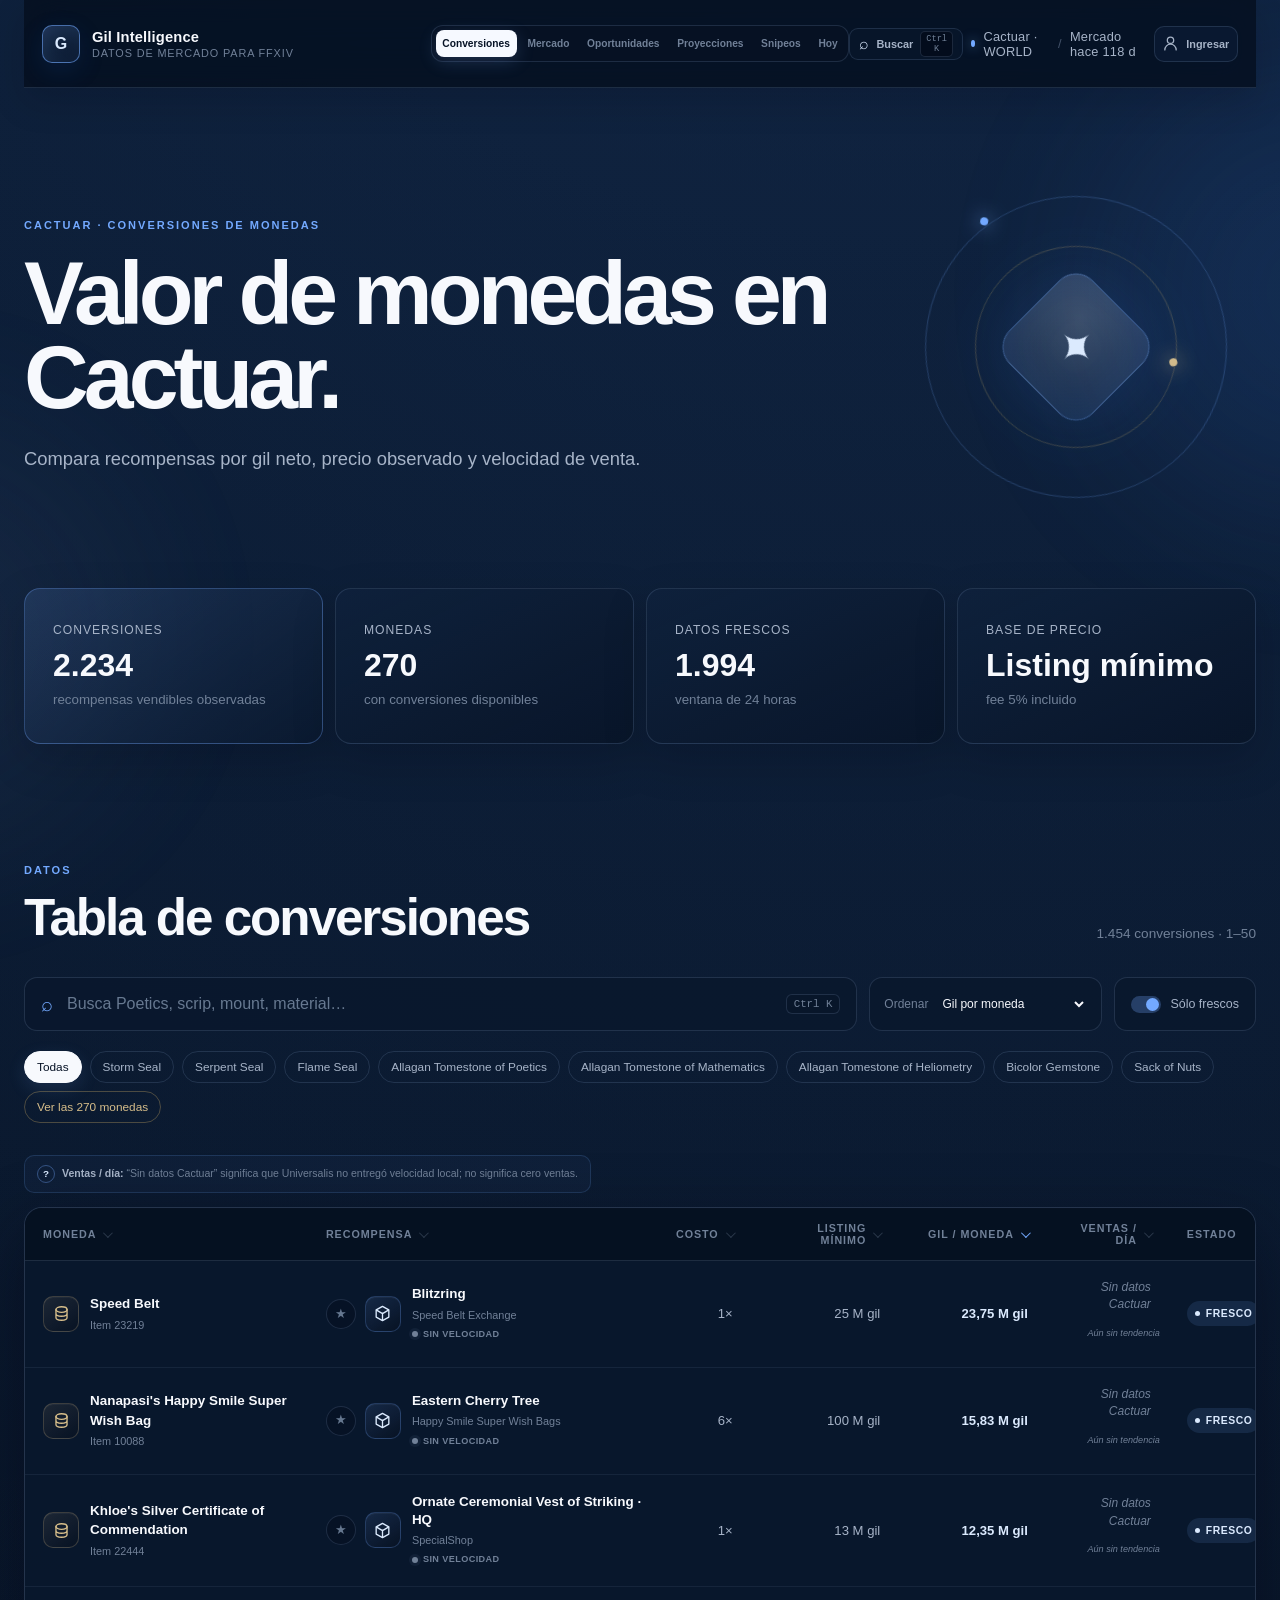
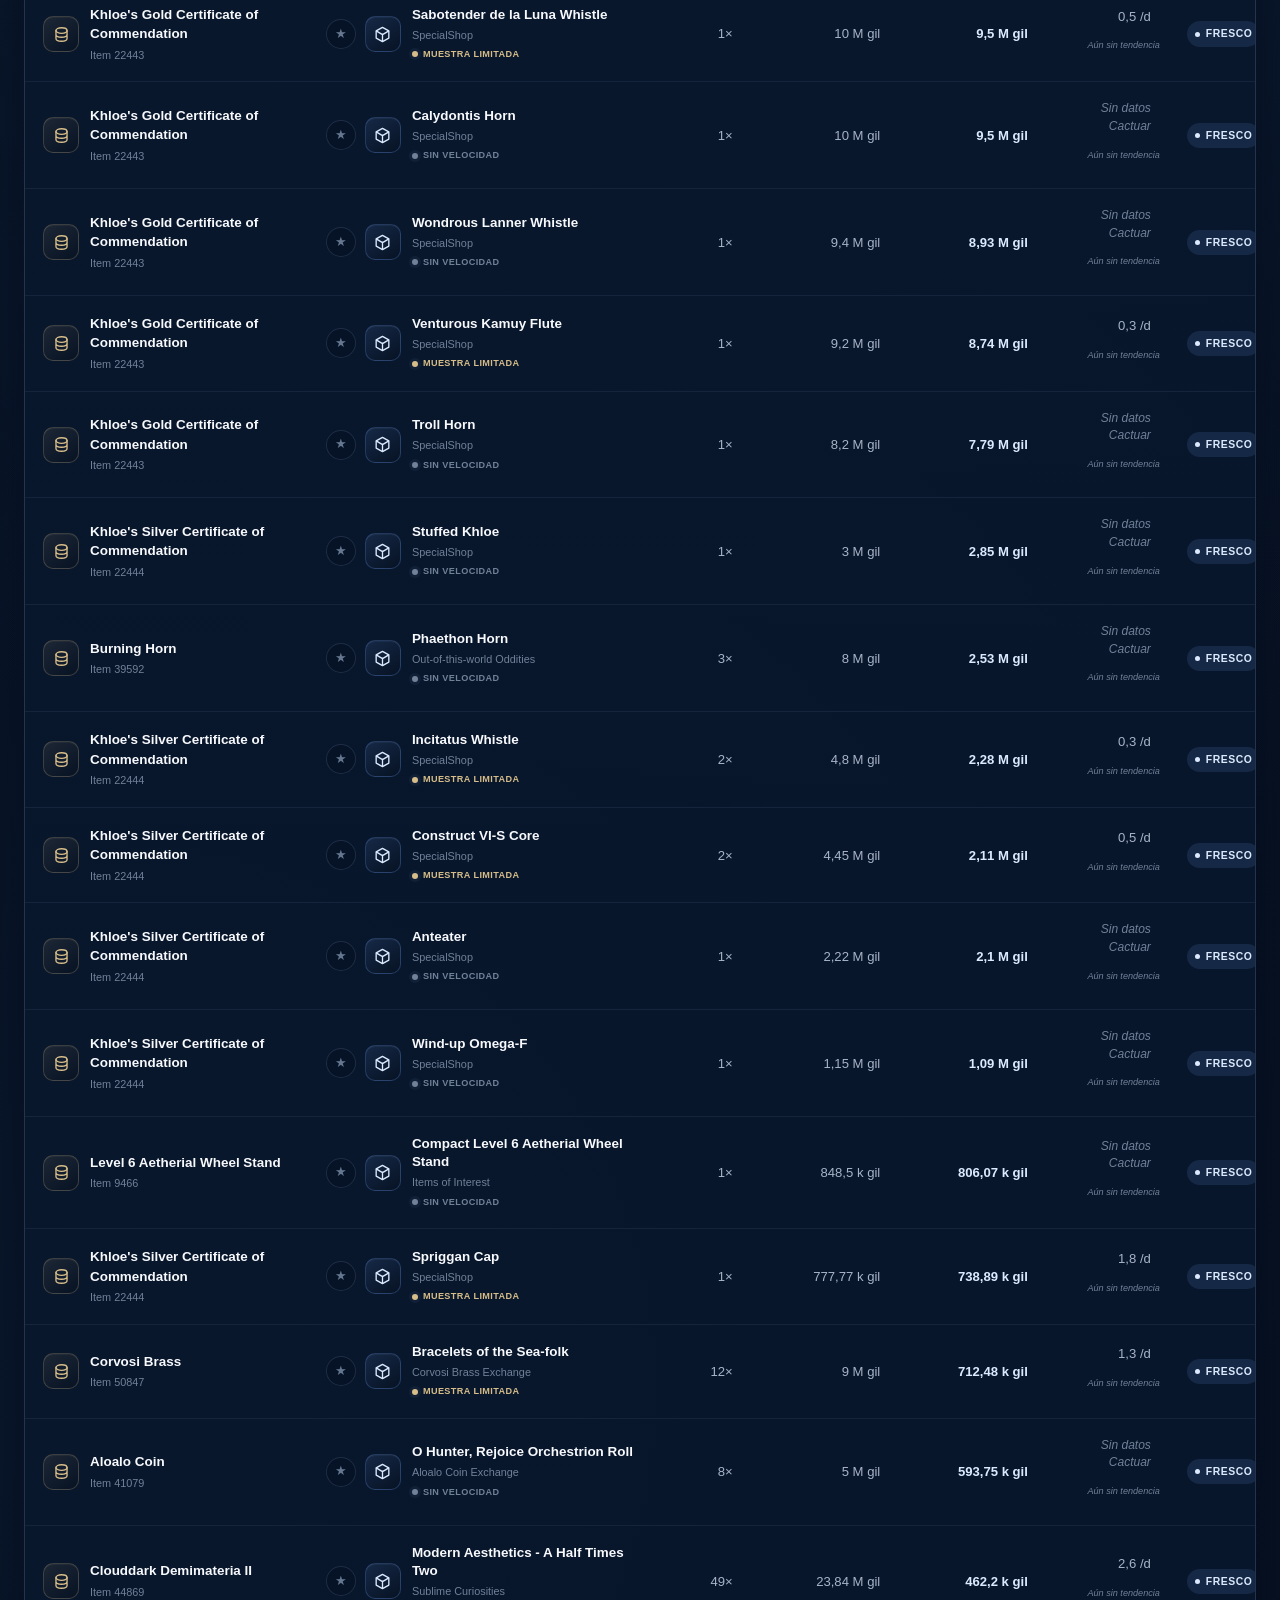
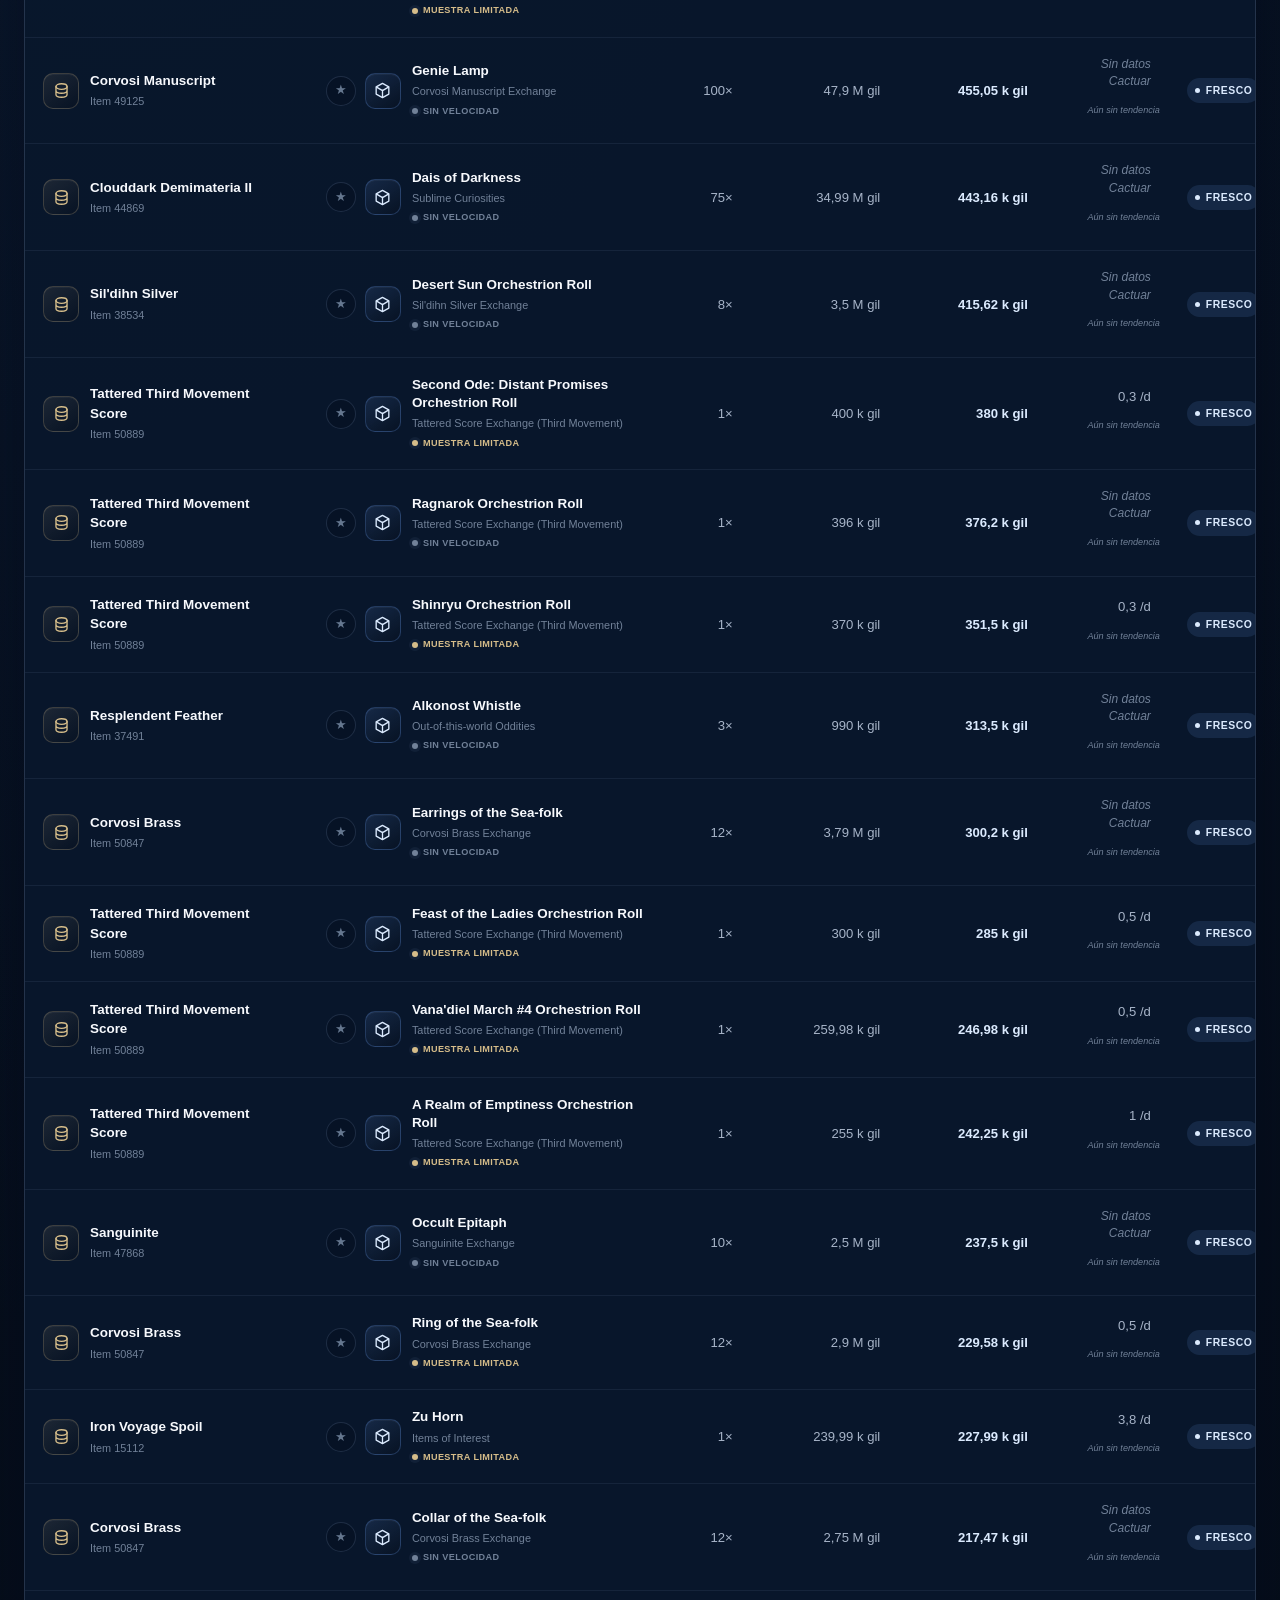
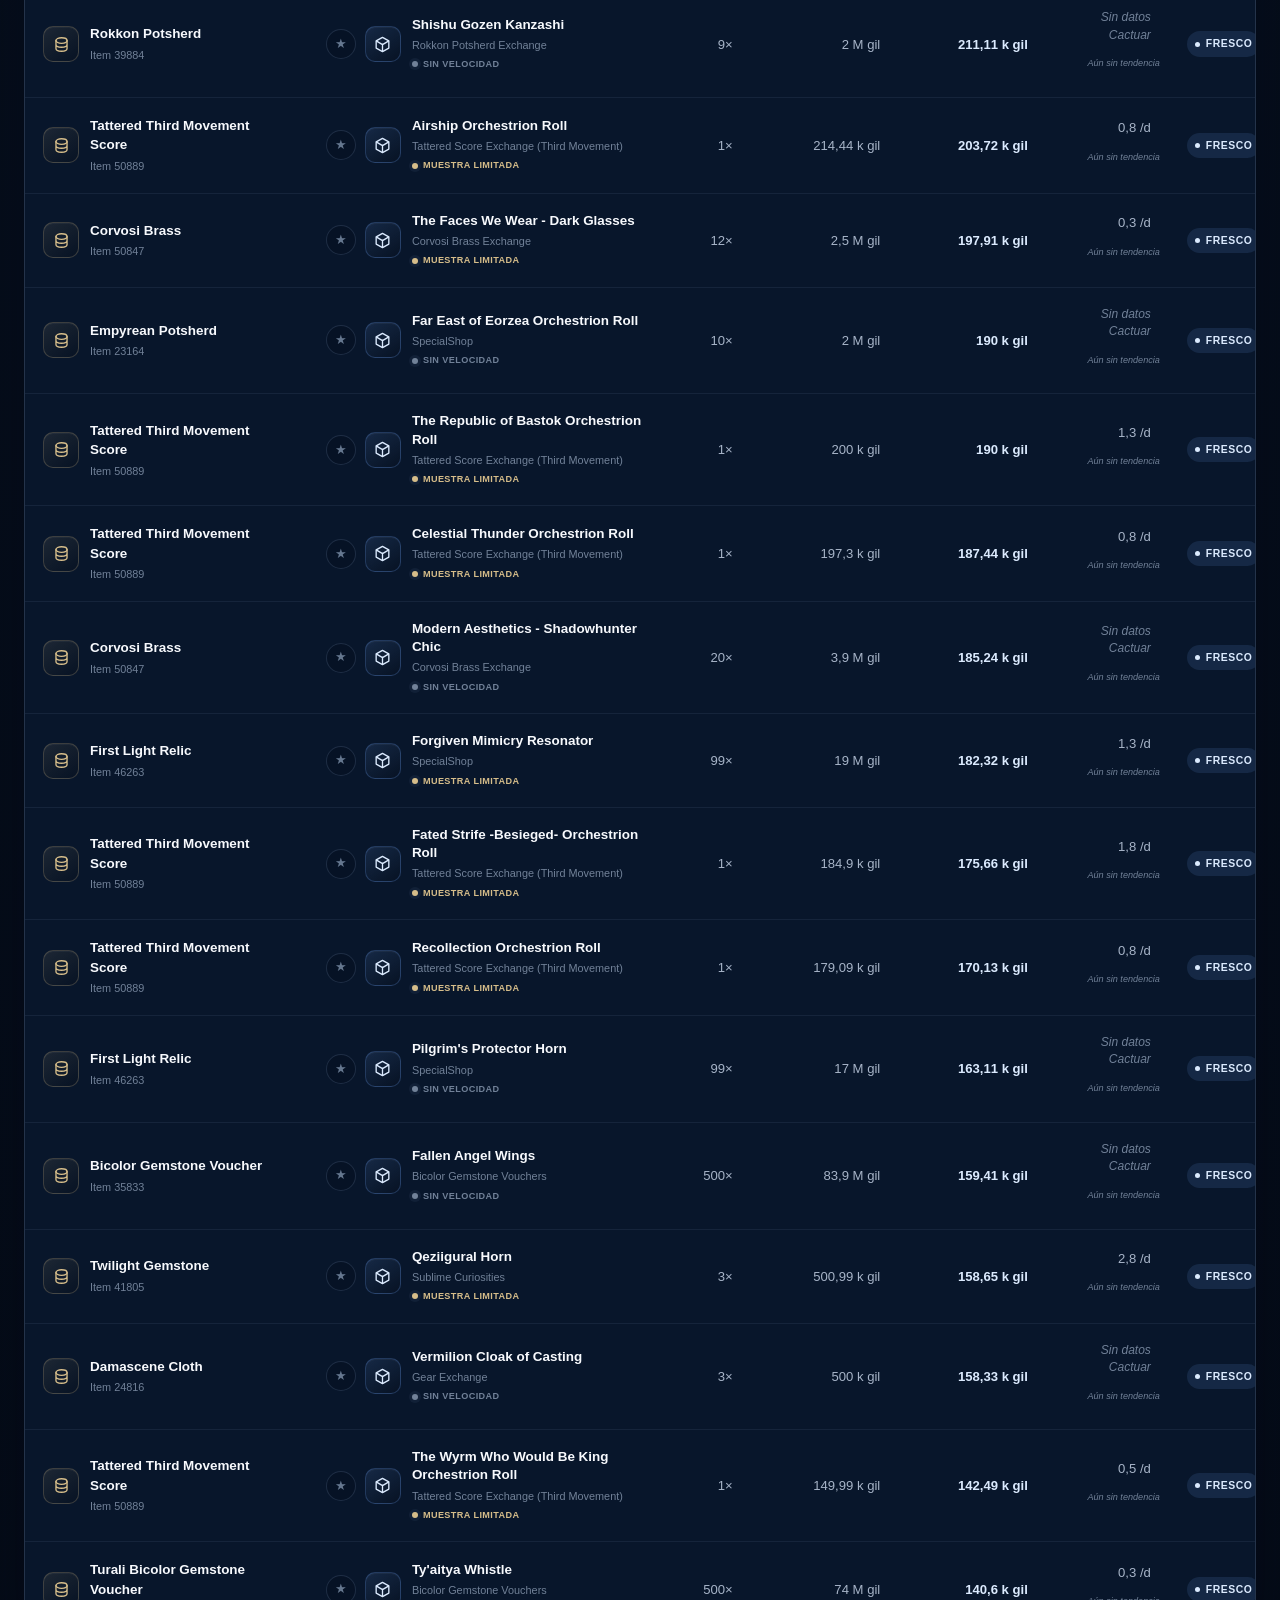
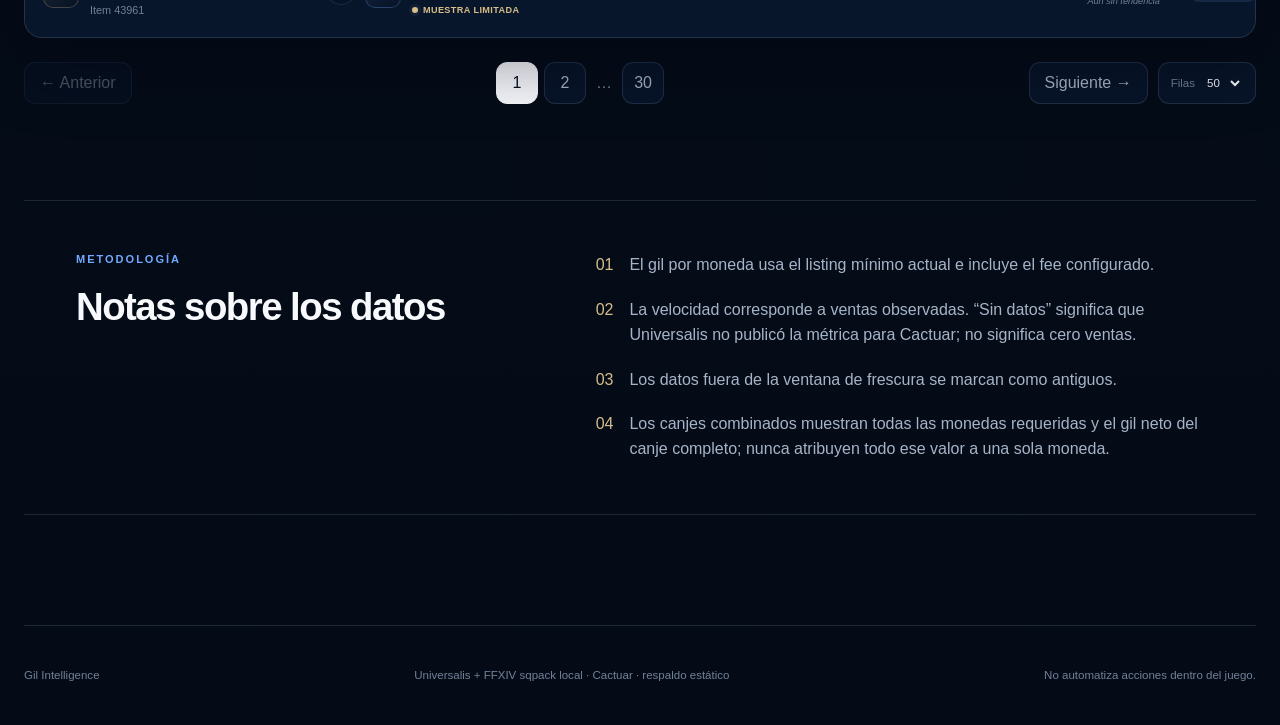
==== apps/web/index.html @ 430505ee "Add secure multi-user accounts and synced favorites" ====
<!doctype html>
<html lang="es">
  <head>
    <meta charset="utf-8" />
    <meta name="viewport" content="width=device-width, initial-scale=1" />
    <meta name="theme-color" content="#071426" />
    <meta
      http-equiv="Content-Security-Policy"
      content="default-src 'self'; script-src 'self' https://www.gstatic.com; style-src 'self' https://fonts.googleapis.com; font-src https://fonts.gstatic.com; img-src 'self' data: https://v2.xivapi.com https://lh3.googleusercontent.com; connect-src 'self' https://cactuar-api-mpkrb3h6wa-uc.a.run.app https://identitytoolkit.googleapis.com https://securetoken.googleapis.com https://www.googleapis.com; object-src 'none'; base-uri 'self'; form-action 'none'"
    />
    <meta
      name="description"
      content="Tabla de conversiones de monedas de FFXIV con precios observados en Cactuar."
    />
    <meta name="robots" content="index, follow" />
    <link rel="canonical" href="https://psilvacompag.github.io/cactuar-gil-intelligence/" />
    <meta property="og:type" content="website" />
    <meta property="og:site_name" content="Gil Intelligence" />
    <meta property="og:title" content="Gil Intelligence · Cactuar" />
    <meta
      property="og:description"
      content="Conversiones de monedas de FFXIV con precios y velocidad de venta observados en Cactuar."
    />
    <meta property="og:url" content="https://psilvacompag.github.io/cactuar-gil-intelligence/" />
    <title>Gil Intelligence · Cactuar</title>
    <link rel="preconnect" href="https://fonts.googleapis.com" />
    <link rel="preconnect" href="https://fonts.gstatic.com" crossorigin />
    <link href="https://fonts.googleapis.com/css2?family=Manrope:wght@400;500;600;700&amp;family=Space+Grotesk:wght@500;600&amp;display=swap" rel="stylesheet" />
    <link rel="stylesheet" href="./styles.css" />
  </head>
  <body>
    <div class="ambient ambient-one"></div>
    <div class="ambient ambient-two"></div>

    <header class="topbar">
      <a class="brand" href="#top" aria-label="Gil Intelligence, inicio">
        <span class="brand-mark" aria-hidden="true">G</span>
        <span>
          <strong>Gil Intelligence</strong>
          <small>Datos de mercado para FFXIV</small>
        </span>
      </a>
      <nav class="site-nav" aria-label="Secciones principales">
        <a class="active" href="./" aria-current="page">Conversiones</a>
        <a href="./market.html">Mercado</a>
        <a href="./opportunities.html">Oportunidades</a>
        <a href="./projections.html">Proyecciones</a>
        <a href="./snipes.html">Snipeos</a>
        <a href="./signals.html">Hoy</a>
      </nav>
      <div class="topbar-meta">
        <span class="live-dot" aria-hidden="true"></span>
        <span id="scope-label">Cactuar</span>
        <span class="separator">/</span>
        <span id="updated-label">Cargando…</span>
      </div>
    </header>

    <main id="top">
      <section class="hero">
        <div class="hero-copy">
          <p class="eyebrow">CACTUAR · CONVERSIONES DE MONEDAS</p>
          <h1>Valor de monedas en Cactuar.</h1>
          <p class="hero-lede">
            Compara recompensas por gil neto, precio observado y velocidad de venta.
          </p>
        </div>
        <div class="hero-orbit" aria-hidden="true">
          <div class="orbit-ring ring-one"></div>
          <div class="orbit-ring ring-two"></div>
          <div class="crystal">✦</div>
        </div>
      </section>

      <section class="metrics" aria-label="Resumen del mercado">
        <article class="metric-card featured">
          <span class="metric-label">Conversiones</span>
          <strong id="metric-conversions">—</strong>
          <small>recompensas vendibles observadas</small>
        </article>
        <article class="metric-card">
          <span class="metric-label">Monedas</span>
          <strong id="metric-currencies">—</strong>
          <small>con conversiones disponibles</small>
        </article>
        <article class="metric-card">
          <span class="metric-label">Datos frescos</span>
          <strong id="metric-fresh">—</strong>
          <small id="fresh-window">dentro de la ventana configurada</small>
        </article>
        <article class="metric-card">
          <span class="metric-label">Base de precio</span>
          <strong id="metric-basis">—</strong>
          <small id="metric-fee">fee configurado —</small>
        </article>
      </section>

      <section class="explorer" aria-labelledby="explorer-title">
        <div class="section-heading">
          <div>
            <p class="eyebrow">DATOS</p>
            <h2 id="explorer-title">Tabla de conversiones</h2>
          </div>
          <p id="result-count" class="result-count" aria-live="polite">Preparando datos…</p>
        </div>

        <div class="toolbar">
          <label class="search-box">
            <span class="search-icon" aria-hidden="true">⌕</span>
            <span class="sr-only">Buscar moneda o recompensa</span>
            <input
              id="search-input"
              type="search"
              placeholder="Busca Poetics, scrip, mount, material…"
              autocomplete="off"
            />
            <kbd>Ctrl K</kbd>
          </label>
          <label class="select-control">
            <span>Ordenar</span>
            <select id="sort-select">
              <option value="net">Gil por moneda</option>
              <option value="velocity">Liquidez</option>
              <option value="price">Listing mínimo</option>
              <option value="currency">Nombre de moneda</option>
              <option value="reward">Nombre de recompensa</option>
              <option value="cost">Menor costo</option>
            </select>
          </label>
          <label class="toggle-control">
            <input id="fresh-toggle" type="checkbox" checked />
            <span class="toggle-ui" aria-hidden="true"></span>
            <span id="fresh-toggle-label">Sólo frescos</span>
          </label>
        </div>

        <div id="currency-chips" class="currency-chips" aria-label="Monedas destacadas"></div>

        <p class="velocity-explainer"><span class="velocity-mark" aria-hidden="true">?</span><span class="velocity-copy"><strong>Ventas / día:</strong> “Sin datos Cactuar” significa que Universalis no entregó velocidad local; no significa cero ventas.</span></p>

        <div class="table-shell">
          <table class="conversion-table">
            <thead>
              <tr>
                <th data-sort="currency"><button class="sort-button" type="button">Moneda<span class="sort-indicator" aria-hidden="true"></span></button></th>
                <th data-sort="reward"><button class="sort-button" type="button">Recompensa<span class="sort-indicator" aria-hidden="true"></span></button></th>
                <th class="numeric" data-sort="cost"><button class="sort-button" type="button">Costo<span class="sort-indicator" aria-hidden="true"></span></button></th>
                <th class="numeric" data-sort="price"><button class="sort-button" type="button">Listing mínimo<span class="sort-indicator" aria-hidden="true"></span></button></th>
                <th class="numeric" data-sort="net"><button class="sort-button" type="button">Gil / moneda<span class="sort-indicator" aria-hidden="true"></span></button></th>
                <th class="numeric" data-sort="velocity"><button class="sort-button" type="button">Ventas / día<span class="sort-indicator" aria-hidden="true"></span></button></th>
                <th>Estado</th>
              </tr>
            </thead>
            <tbody id="conversion-rows"></tbody>
          </table>
          <div id="empty-state" class="empty-state" hidden>
            <span aria-hidden="true">◇</span>
            <h3>No encontramos esa conversión</h3>
            <p>Prueba con el nombre de una moneda, recompensa o ID de item.</p>
          </div>
        </div>

        <nav id="pagination" class="pagination" aria-label="Páginas de conversiones">
          <button id="page-previous" class="page-step" type="button">← Anterior</button>
          <div id="page-numbers" class="page-numbers"></div>
          <button id="page-next" class="page-step" type="button">Siguiente →</button>
          <label class="page-size">
            <span>Filas</span>
            <select id="page-size-select">
              <option value="25">25</option>
              <option value="50" selected>50</option>
              <option value="100">100</option>
            </select>
          </label>
        </nav>
      </section>

      <section class="method-note">
        <div>
          <p class="eyebrow">METODOLOGÍA</p>
          <h2>Notas sobre los datos</h2>
        </div>
        <div class="method-grid">
          <p><span>01</span> El gil por moneda usa el listing mínimo actual e incluye el fee configurado.</p>
          <p><span>02</span> La velocidad corresponde a ventas observadas. “Sin datos” significa que Universalis no publicó la métrica para Cactuar; no significa cero ventas.</p>
          <p><span>03</span> Los datos fuera de la ventana de frescura se marcan como antiguos.</p>
          <p><span>04</span> Los canjes combinados muestran todas las monedas requeridas y el gil neto del canje completo; nunca atribuyen todo ese valor a una sola moneda.</p>
        </div>
      </section>
    </main>

    <dialog id="detail-dialog" class="detail-dialog">
      <button id="dialog-close" class="dialog-close" aria-label="Cerrar">×</button>
      <div id="dialog-content"></div>
    </dialog>

    <dialog id="currency-dialog" class="currency-dialog">
      <button id="currency-dialog-close" class="dialog-close" aria-label="Cerrar">×</button>
      <div class="currency-dialog-body">
        <p class="eyebrow">FILTRO</p>
        <h3>Todas las monedas</h3>
        <p class="currency-dialog-lede">Selecciona una moneda para ver únicamente sus conversiones.</p>
        <div class="currency-directory-toolbar">
          <label class="search-box">
            <span class="search-icon" aria-hidden="true">⌕</span>
            <span class="sr-only">Buscar en todas las monedas</span>
            <input id="currency-directory-search" type="search" placeholder="Nombre o ID de moneda…" autocomplete="off" />
          </label>
          <label class="select-control">
            <span>Ordenar</span>
            <select id="currency-directory-sort">
              <option value="name">Nombre</option>
              <option value="liquidity">Liquidez</option>
              <option value="conversions">Conversiones</option>
              <option value="return">Mejor retorno</option>
            </select>
          </label>
        </div>
        <p id="currency-directory-count" class="currency-directory-count"></p>
        <div id="currency-directory-list" class="currency-directory-list"></div>
      </div>
    </dialog>

    <footer>
      <span>Gil Intelligence</span>
      <span id="footer-source">Universalis + datos estáticos locales</span>
      <span>No automatiza acciones dentro del juego.</span>
    </footer>

    <template id="row-template">
      <tr tabindex="0">
        <td data-label="Moneda"><div class="entity currency-entity"></div></td>
        <td data-label="Recompensa"><div class="entity reward-entity"></div></td>
        <td data-label="Costo" class="numeric cost-cell"></td>
        <td data-label="Listing mínimo" class="numeric price-cell"></td>
        <td data-label="Gil / moneda" class="numeric net-cell"></td>
        <td data-label="Ventas / día" class="numeric velocity-cell"></td>
        <td data-label="Estado"><span class="status-pill"></span></td>
      </tr>
    </template>

    <script src="./config.js" defer></script>
    <script src="./auth.js" defer></script>
    <script src="./watchlist.js" defer></script>
    <script src="./item-icons.js" defer></script>
    <script src="./intelligence.js" defer></script>
    <script src="./app.js" defer></script>
  </body>
</html>
---- apps/web/styles.css ----
:root {
  color-scheme: dark;
  --ink: #f7f9fd;
  --muted: #a7b4c8;
  --quiet: #718198;
  --bg: #06101f;
  --panel: rgba(12, 26, 47, 0.88);
  --panel-solid: #0d1c33;
  --line: rgba(150, 179, 220, 0.17);
  --mint: #73a9ff;
  --mint-bright: #dbeafe;
  --gold: #d6bd8a;
  --danger: #ffaaa3;
  --shadow: 0 24px 70px rgba(0, 5, 16, 0.42);
  --font-sans: "Manrope", "Segoe UI Variable", "Segoe UI", sans-serif;
  --font-display: "Space Grotesk", "Manrope", sans-serif;
  font-family: var(--font-sans);
}

* { box-sizing: border-box; }
[hidden] { display: none !important; }

html { scroll-behavior: smooth; }

body {
  margin: 0;
  min-width: 320px;
  background:
    radial-gradient(circle at 72% -10%, rgba(63, 119, 208, 0.2), transparent 40%),
    radial-gradient(circle at 8% 42%, rgba(34, 73, 132, 0.12), transparent 36%),
    linear-gradient(180deg, #071426 0%, #06101f 52%, #040b16 100%);
  color: var(--ink);
  min-height: 100vh;
  overflow-x: hidden;
  text-rendering: optimizeLegibility;
}

button, input, select { font: inherit; }

button, select { cursor: pointer; }

.ambient {
  position: fixed;
  width: 440px;
  height: 440px;
  border-radius: 50%;
  filter: blur(90px);
  opacity: 0.12;
  pointer-events: none;
  z-index: -1;
}

.ambient-one { background: #397ee8; top: 8%; right: -260px; }
.ambient-two { background: #9abcf3; bottom: 5%; left: -300px; opacity: 0.055; }

.topbar {
  width: min(1440px, calc(100% - 48px));
  margin: 0 auto;
  height: 88px;
  display: grid;
  grid-template-columns: 1fr auto 1fr;
  align-items: center;
  border-bottom: 1px solid var(--line);
  position: sticky;
  top: 0;
  z-index: 20;
  padding-inline: 18px;
  background: rgba(5, 15, 30, 0.82);
  backdrop-filter: blur(18px) saturate(130%);
  box-shadow: 0 14px 34px rgba(0, 5, 16, .16);
}

.brand {
  color: inherit;
  text-decoration: none;
  display: inline-flex;
  align-items: center;
  gap: 12px;
}

.brand-mark {
  width: 38px;
  height: 38px;
  display: grid;
  place-items: center;
  border: 1px solid rgba(115, 169, 255, 0.58);
  border-radius: 10px;
  color: var(--mint-bright);
  background: linear-gradient(145deg, rgba(115, 169, 255, 0.2), rgba(115, 169, 255, 0.035));
  box-shadow: inset 0 0 18px rgba(115, 169, 255, 0.08), 0 8px 24px rgba(21, 74, 155, .18);
  font-family: var(--font-display);
  font-weight: 600;
}

.brand strong, .brand small { display: block; }
.brand strong { font-size: 0.92rem; letter-spacing: 0.01em; }
.brand small { margin-top: 2px; color: var(--quiet); font-size: 0.68rem; letter-spacing: 0.08em; text-transform: uppercase; }

.topbar-meta {
  justify-self: end;
  display: flex;
  align-items: center;
  gap: 8px;
  color: var(--muted);
  font-size: 0.8rem;
  letter-spacing: 0.02em;
}

.live-dot {
  width: 7px;
  height: 7px;
  border-radius: 50%;
  background: var(--mint);
  box-shadow: 0 0 12px rgba(115, 169, 255, 0.72);
}

.separator { color: #43536a; }

.auth-trigger {
  min-height: 36px;
  padding: 6px 10px;
  display: inline-flex;
  align-items: center;
  gap: 7px;
  color: var(--muted);
  border: 1px solid var(--line);
  border-radius: 10px;
  background: rgba(12, 28, 52, .78);
  font-size: .68rem;
  font-weight: 700;
  transition: 150ms ease;
}
.auth-trigger:hover { color: var(--ink); border-color: rgba(115, 169, 255, .42); }
.auth-trigger > span { max-width: 90px; overflow: hidden; text-overflow: ellipsis; white-space: nowrap; }
.auth-trigger svg { width: 17px; height: 17px; fill: none; stroke: currentColor; stroke-width: 1.8; stroke-linecap: round; }
.auth-trigger.has-avatar::before { content: ""; width: 22px; height: 22px; border-radius: 50%; background: var(--avatar) center / cover; box-shadow: 0 0 0 1px rgba(255,255,255,.18); }
.auth-trigger.has-avatar svg { display: none; }

.account-dialog {
  width: min(470px, calc(100% - 24px));
  padding: 0;
  color: var(--ink);
  border: 1px solid rgba(136, 172, 224, .22);
  border-radius: 20px;
  background: #0a1930;
  box-shadow: 0 30px 100px rgba(0, 4, 14, .72);
}
.account-dialog::backdrop { background: rgba(1, 7, 18, .78); backdrop-filter: blur(8px); }
.account-shell { position: relative; padding: 38px; overflow: hidden; }
.account-shell::before { content: ""; position: absolute; width: 250px; height: 250px; right: -120px; top: -140px; border-radius: 50%; background: rgba(55, 116, 210, .22); filter: blur(35px); pointer-events: none; }
.account-icon { width: 48px; height: 48px; margin-bottom: 22px; display: grid; place-items: center; color: var(--mint-bright); border: 1px solid rgba(115, 169, 255, .3); border-radius: 14px; background: rgba(115, 169, 255, .1); }
.account-icon svg { width: 24px; height: 24px; fill: none; stroke: currentColor; stroke-width: 1.6; stroke-linecap: round; }
.account-shell h2 { margin: 8px 0 12px; font: 600 clamp(1.55rem, 4vw, 2rem) var(--font-display); letter-spacing: -.025em; }
.account-copy { margin: 0; color: var(--muted); font-size: .8rem; line-height: 1.65; }
.account-profile { margin-top: 22px; padding: 14px; display: grid; grid-template-columns: 42px minmax(0, 1fr) auto; align-items: center; gap: 11px; border: 1px solid var(--line); border-radius: 13px; background: rgba(5, 15, 30, .62); }
.account-profile[hidden] { display: none; }
.account-profile img { width: 42px; height: 42px; border-radius: 50%; object-fit: cover; }
.account-profile strong, .account-profile small { display: block; overflow: hidden; text-overflow: ellipsis; white-space: nowrap; }
.account-profile strong { font-size: .78rem; }
.account-profile small { margin-top: 3px; color: var(--quiet); font-size: .63rem; }
.account-status, .user-status { padding: 5px 7px; color: #b9d3ff; border: 1px solid rgba(115,169,255,.25); border-radius: 999px; background: rgba(115,169,255,.09); font-size: .56rem; font-weight: 800; letter-spacing: .06em; text-transform: uppercase; }
.account-status[data-status="PENDING"], .user-status[data-status="PENDING"] { color: #f1d7a4; border-color: rgba(214,189,138,.28); background: rgba(214,189,138,.09); }
.account-status[data-status="SUSPENDED"], .user-status[data-status="SUSPENDED"] { color: var(--danger); border-color: rgba(255,170,163,.24); background: rgba(255,170,163,.08); }
.account-message { margin: 16px 0 0; padding: 11px 12px; color: var(--danger); border: 1px solid rgba(255,170,163,.2); border-radius: 10px; background: rgba(255,170,163,.06); font-size: .69rem; line-height: 1.5; }
.account-message[data-tone="success"] { color: #b9d3ff; border-color: rgba(115,169,255,.2); background: rgba(115,169,255,.06); }
.account-actions { margin-top: 24px; display: grid; gap: 9px; }
.google-login, .secondary-action, .account-admin-link {
  min-height: 44px;
  display: flex;
  align-items: center;
  justify-content: center;
  gap: 9px;
  border-radius: 11px;
  font-size: .72rem;
  font-weight: 750;
  text-decoration: none;
}
.google-login { color: #10203a; border: 0; background: #f8faff; box-shadow: 0 10px 28px rgba(4,12,26,.28); }
.google-login span { font: 800 1rem Arial, sans-serif; color: #4285f4; }
.google-login:disabled { opacity: .55; cursor: wait; }
.secondary-action, .account-admin-link { color: var(--mint-bright); border: 1px solid var(--line); background: rgba(12,29,54,.72); }
.account-privacy { margin-top: 18px; display: block; color: var(--quiet); font-size: .59rem; line-height: 1.55; }

.admin-main { padding-bottom: 100px; }
.admin-hero { min-height: 330px; padding: 82px 0 52px; display: flex; align-items: end; justify-content: space-between; gap: 36px; }
.admin-hero h1 { margin: 8px 0 14px; }
.admin-hero p { max-width: 660px; margin: 0; color: var(--muted); line-height: 1.65; }
.admin-summary { display: grid; grid-template-columns: repeat(3, minmax(100px, 1fr)); gap: 9px; }
.admin-summary div { min-width: 112px; padding: 17px; border: 1px solid var(--line); border-radius: 13px; background: var(--panel); }
.admin-summary strong, .admin-summary small { display: block; }
.admin-summary strong { font: 600 1.45rem var(--font-display); }
.admin-summary small { margin-top: 5px; color: var(--quiet); font-size: .59rem; text-transform: uppercase; }
.admin-panel { border: 1px solid var(--line); border-radius: 17px; background: var(--panel); box-shadow: var(--shadow); overflow: hidden; }
.admin-toolbar { padding: 18px; display: grid; grid-template-columns: minmax(220px, 1fr) auto auto; gap: 10px; border-bottom: 1px solid var(--line); }
.admin-toolbar input, .admin-toolbar select { min-height: 42px; padding: 0 13px; color: var(--ink); border: 1px solid var(--line); border-radius: 10px; background: rgba(5,15,30,.62); outline: none; }
.admin-toolbar input:focus, .admin-toolbar select:focus { border-color: rgba(115,169,255,.55); }
.admin-users { display: grid; }
.admin-user { padding: 18px; display: grid; grid-template-columns: 46px minmax(210px, 1fr) auto auto minmax(240px, auto); align-items: center; gap: 14px; border-bottom: 1px solid var(--line); }
.admin-user:last-child { border-bottom: 0; }
.admin-user > img, .admin-avatar-fallback { width: 46px; height: 46px; border-radius: 50%; object-fit: cover; background: rgba(115,169,255,.1); }
.admin-avatar-fallback { display: grid; place-items: center; color: var(--mint); font: 700 1rem var(--font-display); }
.admin-identity { min-width: 0; }
.admin-identity strong, .admin-identity small { display: block; overflow: hidden; text-overflow: ellipsis; white-space: nowrap; }
.admin-identity strong { font-size: .79rem; }
.admin-identity small { margin-top: 4px; color: var(--quiet); font-size: .63rem; }
.admin-meta { color: var(--quiet); font-size: .62rem; line-height: 1.55; text-align: right; }
.admin-meta strong { color: var(--muted); }
.admin-actions { display: flex; justify-content: end; gap: 7px; flex-wrap: wrap; }
.admin-actions button { min-height: 34px; padding: 0 10px; color: var(--muted); border: 1px solid var(--line); border-radius: 8px; background: rgba(5,15,30,.55); font-size: .62rem; font-weight: 700; }
.admin-actions button:hover { color: var(--ink); border-color: rgba(115,169,255,.4); }
.admin-actions button.primary { color: #0b1a30; border-color: transparent; background: #dbeafe; }
.admin-actions button.danger { color: var(--danger); }
.admin-empty { padding: 60px 22px; color: var(--quiet); text-align: center; }

.site-nav {
  display: inline-flex;
  align-items: center;
  gap: 4px;
  padding: 4px;
  border: 1px solid var(--line);
  border-radius: 12px;
  background: rgba(8, 19, 37, .72);
}

.site-nav a {
  padding: 8px 12px;
  color: var(--quiet);
  border-radius: 8px;
  text-decoration: none;
  font-size: .72rem;
  font-weight: 650;
  transition: 150ms ease;
}

.site-nav a:hover { color: var(--ink); }
.site-nav a.active { color: #061225; background: #f6f9ff; box-shadow: 0 5px 18px rgba(126, 173, 249, .18); }

main, footer { width: min(1280px, calc(100% - 48px)); margin-inline: auto; }

.hero {
  min-height: 500px;
  display: grid;
  grid-template-columns: minmax(0, 1.4fr) minmax(280px, 0.6fr);
  align-items: center;
  gap: 60px;
  padding: 72px 0 54px;
}

.eyebrow {
  margin: 0 0 20px;
  color: var(--mint);
  font-size: 0.69rem;
  font-weight: 700;
  letter-spacing: 0.18em;
}

h1, h2, h3, p { margin-top: 0; }

h1 {
  max-width: 850px;
  margin-bottom: 24px;
  font-family: var(--font-display);
  font-size: clamp(3.4rem, 7vw, 6.8rem);
  line-height: 0.94;
  letter-spacing: -0.055em;
  font-weight: 600;
}

h1 em { color: var(--gold); font-weight: 500; }

.hero-lede {
  max-width: 650px;
  margin-bottom: 0;
  color: var(--muted);
  font-size: clamp(1rem, 1.5vw, 1.15rem);
  line-height: 1.75;
}

.page-hero {
  min-height: 420px;
  padding: 74px 0 64px;
  display: grid;
  grid-template-columns: minmax(0, 1fr) auto;
  align-items: center;
  gap: 72px;
}

.page-hero h1 {
  max-width: 980px;
  font-size: clamp(3.2rem, 6vw, 5.6rem);
}

.hero-index {
  width: 148px;
  aspect-ratio: 1;
  display: grid;
  place-content: center;
  text-align: center;
  border: 1px solid rgba(115, 169, 255, .3);
  border-radius: 50%;
  background: radial-gradient(circle, rgba(115, 169, 255, .12), transparent 66%);
  box-shadow: 0 0 60px rgba(57, 126, 232, .1);
}

.hero-index span, .hero-index small { display: block; }
.hero-index span { color: var(--mint-bright); font-family: var(--font-display); font-size: 2.4rem; }
.hero-index small { margin-top: 4px; color: var(--quiet); font-size: .65rem; letter-spacing: .13em; text-transform: uppercase; }
.hero-index.gold { border-color: rgba(228, 189, 107, .28); background: radial-gradient(circle, rgba(228, 189, 107, .1), transparent 66%); }
.hero-index.gold span { color: var(--gold); }

.hero-orbit {
  position: relative;
  width: min(30vw, 360px);
  aspect-ratio: 1;
  justify-self: end;
  display: grid;
  place-items: center;
}

.orbit-ring {
  position: absolute;
  inset: 8%;
  border: 1px solid rgba(115, 169, 255, 0.23);
  border-radius: 50%;
}

.ring-one { animation: orbit 26s linear infinite; }
.ring-one::before, .ring-two::after {
  content: "";
  position: absolute;
  width: 8px;
  height: 8px;
  border-radius: 50%;
  background: var(--mint);
  box-shadow: 0 0 18px var(--mint);
}
.ring-one::before { left: 11%; top: 13%; }
.ring-two { inset: 22%; border-color: rgba(228, 189, 107, 0.22); animation: orbit 18s linear infinite reverse; }
.ring-two::after { right: 3%; bottom: 28%; background: var(--gold); box-shadow: 0 0 18px var(--gold); }

.crystal {
  display: grid;
  place-items: center;
  width: 118px;
  height: 118px;
  color: var(--mint-bright);
  font-size: 3rem;
  border: 1px solid rgba(115, 169, 255, 0.34);
  background: radial-gradient(circle at 35% 30%, rgba(219, 234, 254, 0.22), rgba(30, 72, 139, 0.14));
  box-shadow: 0 0 70px rgba(57, 126, 232, 0.16), inset 0 0 40px rgba(115, 169, 255, 0.1);
  transform: rotate(45deg);
  border-radius: 24px;
}
.crystal::first-letter { transform: rotate(-45deg); }

@keyframes orbit { to { transform: rotate(360deg); } }

.metrics {
  display: grid;
  grid-template-columns: repeat(4, minmax(0, 1fr));
  gap: 12px;
}

.metric-card {
  min-width: 0;
  min-height: 156px;
  padding: 28px;
  display: flex;
  flex-direction: column;
  justify-content: center;
  border: 1px solid var(--line);
  border-radius: 16px;
  background: linear-gradient(155deg, rgba(15, 33, 60, .94), rgba(8, 21, 40, .9));
  box-shadow: 0 16px 44px rgba(0, 5, 16, .18);
}
.metric-card:last-child { border-right: 1px solid var(--line); }
.metric-card.featured { border-color: rgba(115, 169, 255, .32); background: linear-gradient(145deg, rgba(115, 169, 255, 0.14), rgba(10, 25, 47, .9)); }
.metric-label { color: var(--muted); font-size: 0.76rem; text-transform: uppercase; letter-spacing: 0.08em; overflow-wrap: anywhere; }
.metric-card strong { margin: 10px 0 6px; font-family: var(--font-display); font-size: 2rem; font-weight: 600; }
.metric-card small { color: var(--quiet); line-height: 1.45; }

.explorer { padding: 120px 0 96px; }

.section-heading {
  display: flex;
  justify-content: space-between;
  align-items: end;
  gap: 24px;
  margin-bottom: 30px;
}

.section-heading .eyebrow { margin-bottom: 12px; }
h2 { margin-bottom: 0; font-family: var(--font-display); font-size: clamp(2rem, 4vw, 3.6rem); font-weight: 600; letter-spacing: -0.04em; }
.result-count { margin: 0 0 6px; color: var(--quiet); font-size: 0.85rem; }

.toolbar {
  display: grid;
  grid-template-columns: minmax(300px, 1fr) auto auto;
  gap: 12px;
  margin-bottom: 18px;
}

.search-box, .select-control, .toggle-control {
  min-height: 54px;
  border: 1px solid var(--line);
  border-radius: 13px;
  background: rgba(10, 24, 45, 0.86);
}

.search-box {
  display: flex;
  align-items: center;
  padding: 0 16px;
  gap: 12px;
}

.search-icon { color: var(--mint); font-size: 1.25rem; }
.search-box input { flex: 1; min-width: 0; border: 0; outline: 0; color: var(--ink); background: transparent; }
.search-box input::placeholder { color: #677991; }
kbd { color: var(--quiet); border: 1px solid var(--line); border-radius: 6px; padding: 3px 7px; font-size: 0.67rem; background: #08162a; }

.select-control { display: flex; align-items: center; gap: 10px; padding: 0 14px; color: var(--quiet); font-size: 0.75rem; }
.select-control select { border: 0; outline: 0; background: transparent; color: var(--ink); }
.select-control option { background: var(--panel-solid); }

.toggle-control { display: flex; align-items: center; gap: 9px; padding: 0 16px; color: var(--muted); font-size: 0.78rem; }
.toggle-control input { position: absolute; opacity: 0; }
.toggle-ui { width: 30px; height: 17px; padding: 2px; border-radius: 20px; background: #263850; transition: background 160ms ease; }
.toggle-ui::after { content: ""; display: block; width: 13px; height: 13px; border-radius: 50%; background: #8696ab; transition: transform 160ms ease, background 160ms ease; }
.toggle-control input:checked + .toggle-ui { background: rgba(115, 169, 255, 0.28); }
.toggle-control input:checked + .toggle-ui::after { transform: translateX(13px); background: var(--mint); }

.currency-chips { display: flex; flex-wrap: wrap; gap: 8px; padding: 2px 0 20px; }
.chip { flex: 0 0 auto; padding: 8px 12px; color: var(--muted); border: 1px solid var(--line); border-radius: 999px; background: transparent; font-size: 0.74rem; transition: 150ms ease; }
.chip:hover, .chip.active { color: #061225; border-color: #f7f9fd; background: #f7f9fd; box-shadow: 0 6px 18px rgba(115, 169, 255, .13); }
.directory-chip { color: var(--gold); border-color: rgba(228, 189, 107, .3); }

.segment-tabs {
  display: grid;
  grid-template-columns: repeat(2, minmax(0, 1fr));
  gap: 10px;
  margin-bottom: 16px;
}

.segment-tab {
  min-height: 76px;
  padding: 14px 18px;
  color: var(--muted);
  text-align: left;
  border: 1px solid var(--line);
  border-radius: 14px;
  background: rgba(10, 24, 45, .78);
  font-weight: 700;
  transition: 150ms ease;
}

.segment-tab small { display: block; margin-top: 5px; color: var(--quiet); font-size: .67rem; font-weight: 500; }
.segment-tab:hover { border-color: rgba(115, 169, 255, .38); }
.segment-tab.active { color: var(--mint-bright); border-color: rgba(115, 169, 255, .52); background: linear-gradient(145deg, rgba(115, 169, 255, .13), rgba(10, 24, 45, .78)); }
.segment-tab.active small { color: var(--muted); }

.market-toolbar, .opportunity-toolbar { grid-template-columns: minmax(240px, 1fr) auto auto auto auto; }
.signal-toolbar { grid-template-columns: minmax(280px, 1fr) auto auto; }
.projection-toolbar { grid-template-columns: minmax(250px, 1fr) auto auto auto; }

.projection-guardrail {
  margin-top: 18px;
  display: grid;
  grid-template-columns: repeat(2, minmax(0, 1fr));
  gap: 12px;
}
.projection-guardrail > div {
  min-width: 0;
  padding: 20px 22px;
  display: grid;
  grid-template-columns: 32px minmax(0, 1fr);
  gap: 13px;
  align-items: start;
  border: 1px solid var(--line);
  border-radius: 14px;
  background: rgba(8, 22, 42, .7);
}
.projection-guardrail p { margin: 0; color: var(--muted); font-size: .75rem; line-height: 1.6; }
.projection-guardrail strong { color: var(--ink); }
.guardrail-icon { width: 30px; height: 30px; display: grid; place-items: center; color: var(--mint-bright); border: 1px solid rgba(115, 169, 255, .3); border-radius: 9px; background: rgba(115, 169, 255, .09); }
.guardrail-icon.muted { color: var(--gold); border-color: rgba(228, 189, 107, .24); background: rgba(228, 189, 107, .07); }

.signal-control-panel, .alert-panel {
  margin-top: 14px;
  padding: 24px;
  display: grid;
  grid-template-columns: minmax(280px, 1fr) minmax(230px, .42fr) auto;
  align-items: center;
  gap: 24px;
  border: 1px solid var(--line);
  border-radius: 16px;
  background: linear-gradient(145deg, rgba(14, 31, 56, .82), rgba(7, 19, 37, .76));
}
.signal-control-panel.compact { grid-template-columns: minmax(280px, 1fr) auto; }
.signal-control-panel h2, .alert-panel h2 { margin-top: 7px; font-size: 1.35rem; letter-spacing: -.02em; }
.signal-control-panel p { max-width: 720px; margin: 9px 0 0; color: var(--muted); font-size: .74rem; line-height: 1.55; }
.signal-control-panel label > span { display: block; margin-bottom: 7px; color: var(--quiet); font-size: .66rem; font-weight: 700; letter-spacing: .06em; text-transform: uppercase; }
.money-input { min-height: 48px; padding: 0 13px; display: flex; align-items: center; border: 1px solid var(--line); border-radius: 11px; background: rgba(5, 15, 31, .7); }
.money-input input { width: 100%; min-width: 0; color: var(--ink); border: 0; outline: 0; background: transparent; font-family: var(--font-display); font-weight: 600; }
.money-input small { color: var(--quiet); }
.secondary-button { min-height: 48px; padding: 0 17px; color: var(--mint-bright); border: 1px solid rgba(115, 169, 255, .32); border-radius: 11px; background: rgba(115, 169, 255, .08); font-size: .7rem; font-weight: 700; }
.secondary-button:hover { border-color: rgba(115, 169, 255, .62); background: rgba(115, 169, 255, .14); }
.alert-panel { grid-template-columns: 230px 1fr; align-items: start; }
.alert-list { display: grid; grid-template-columns: repeat(3, minmax(0, 1fr)); gap: 8px; }
.alert-list > p { margin: 12px 0; color: var(--quiet); font-size: .74rem; }
.alert-list button { min-width: 0; padding: 12px 14px; color: var(--ink); text-align: left; border: 1px solid var(--line); border-radius: 10px; background: rgba(5, 15, 31, .6); }
.alert-list strong, .alert-list span { display: block; overflow-wrap: anywhere; }
.alert-list strong { font-size: .72rem; }
.alert-list span { margin-top: 5px; color: var(--gold); font-size: .62rem; }

.signal-explorer { padding-top: 92px; }
.signal-grid { display: grid; grid-template-columns: repeat(3, minmax(0, 1fr)); gap: 14px; }
.signal-card { min-width: 0; padding: 20px; display: flex; flex-direction: column; border: 1px solid var(--line); border-radius: 16px; background: linear-gradient(155deg, rgba(14, 31, 56, .96), rgba(7, 19, 37, .94)); box-shadow: 0 16px 42px rgba(0, 5, 16, .2); cursor: pointer; transition: transform 150ms ease, border-color 150ms ease, box-shadow 150ms ease; }
.signal-card:hover, .signal-card:focus { outline: none; transform: translateY(-2px); border-color: rgba(115, 169, 255, .42); box-shadow: 0 22px 52px rgba(0, 5, 16, .32); }
.signal-card.urgente, .signal-card.fuerte { border-color: rgba(214, 189, 138, .28); }
.signal-card-top { min-height: 26px; display: flex; align-items: center; justify-content: space-between; gap: 10px; }
.signal-band, .signal-risk { font-size: .61rem; font-weight: 800; letter-spacing: .09em; }
.signal-band { color: var(--mint-bright); }
.signal-card.urgente .signal-band, .signal-card.fuerte .signal-band { color: var(--gold); }
.signal-risk { color: var(--quiet); }
.signal-identity { margin-top: 18px; display: grid; grid-template-columns: 38px minmax(0, 1fr); align-items: center; gap: 12px; }
.signal-identity h3 { margin: 0; color: var(--ink); font-family: var(--font-display); font-size: 1.08rem; font-weight: 600; line-height: 1.25; overflow-wrap: anywhere; }
.signal-identity p { margin: 5px 0 0; color: var(--quiet); font-size: .68rem; overflow-wrap: anywhere; }
.signal-identity > .tiny-sparkline { grid-column: 2; justify-content: flex-start; }
.signal-score { margin-top: 20px; display: grid; grid-template-columns: auto 1fr; align-items: end; gap: 18px; }
.signal-score small, .signal-score strong { display: block; }
.signal-score small { margin-bottom: 3px; color: var(--quiet); font-size: .58rem; letter-spacing: .1em; }
.signal-score strong { color: var(--ink); font-family: var(--font-display); font-size: 1.6rem; }
.signal-score strong span { margin-left: 2px; color: var(--quiet); font-family: var(--font-sans); font-size: .62rem; }
.signal-score progress, .signal-detail-progress { width: 100%; height: 7px; overflow: hidden; border: 0; border-radius: 10px; background: #263a57; }
.signal-score progress::-webkit-progress-bar, .signal-detail-progress::-webkit-progress-bar { background: #263a57; }
.signal-score progress::-webkit-progress-value, .signal-detail-progress::-webkit-progress-value { border-radius: 10px; background: linear-gradient(90deg, #4e8ee8, var(--mint-bright)); }
.signal-score progress::-moz-progress-bar, .signal-detail-progress::-moz-progress-bar { border-radius: 10px; background: var(--mint); }
.signal-metrics { margin-top: 17px; display: grid; grid-template-columns: repeat(3, minmax(0, 1fr)); gap: 7px; }
.signal-metrics div { min-width: 0; padding: 10px; border: 1px solid rgba(150, 179, 220, .11); border-radius: 9px; }
.signal-metrics small, .signal-metrics strong { display: block; }
.signal-metrics small { color: var(--quiet); font-size: .54rem; letter-spacing: .05em; }
.signal-metrics strong { margin-top: 5px; color: var(--ink); font-size: .72rem; overflow-wrap: anywhere; }
.signal-metrics .action-text { color: var(--mint-bright); font-size: .64rem; line-height: 1.35; }
.signal-reason { margin: 16px 0 0; color: var(--muted); font-size: .72rem; line-height: 1.55; }
.signal-action { margin-top: auto; padding-top: 16px; color: var(--mint); font-size: .68rem; font-weight: 700; }
.signal-empty { margin-top: 14px; border: 1px solid var(--line); border-radius: 16px; }
.snipe-caution { margin: 0 0 18px; }
.reason-panel { margin-top: 22px; padding: 18px; border: 1px solid var(--line); border-radius: 13px; background: rgba(5, 15, 31, .48); }
.reason-panel > small { color: var(--mint); font-size: .62rem; font-weight: 700; letter-spacing: .12em; }
.reason-panel ul { margin: 12px 0 0; padding-left: 18px; color: var(--muted); font-size: .76rem; line-height: 1.6; }
.reason-panel li + li { margin-top: 7px; }
.reason-panel p { margin: 10px 0 0; color: var(--muted); font-size: .76rem; line-height: 1.55; }
.reason-panel p strong { color: var(--ink); }
.source-link { margin-top: 14px; display: inline-flex; color: var(--gold); font-size: .72rem; text-decoration: none; }
.source-link:hover { text-decoration: underline; }
.signal-detail-progress { margin-top: 14px; }
.strategy-panel, .backtest-panel { margin-top: 22px; padding: 19px; border: 1px solid rgba(115, 169, 255, .22); border-radius: 14px; background: linear-gradient(145deg, rgba(115, 169, 255, .06), rgba(5, 15, 31, .52)); }
.strategy-panel > small, .backtest-panel > small { color: var(--mint); font-size: .62rem; font-weight: 700; letter-spacing: .12em; }
.strategy-grid { margin-top: 14px; display: grid; grid-template-columns: repeat(3, minmax(0, 1fr)); gap: 8px; }
.strategy-grid div { min-width: 0; padding: 11px; border: 1px solid rgba(150, 179, 220, .12); border-radius: 9px; }
.strategy-grid span, .strategy-grid strong { display: block; overflow-wrap: anywhere; }
.strategy-grid span { color: var(--quiet); font-size: .62rem; }
.strategy-grid strong { margin-top: 5px; font-size: .76rem; }
.strategy-panel > p { margin: 12px 0 0; color: var(--muted); font-size: .72rem; line-height: 1.55; }
.strategy-panel > p b { color: var(--ink); }
.phase-tags { margin-top: 12px; display: flex; flex-wrap: wrap; gap: 6px; }
.phase-tags span { padding: 5px 8px; color: var(--mint-bright); border: 1px solid rgba(115, 169, 255, .2); border-radius: 999px; font-size: .6rem; }
.backtest-panel { display: grid; grid-template-columns: repeat(4, minmax(0, 1fr)); gap: 8px; }
.backtest-panel > small { grid-column: 1 / -1; margin-bottom: 5px; }
.backtest-panel div { min-width: 0; }
.backtest-panel span, .backtest-panel strong { display: block; overflow-wrap: anywhere; }
.backtest-panel span { color: var(--quiet); font-size: .61rem; }
.backtest-panel strong { margin-top: 5px; font-size: .72rem; }
.signal-detail > .watch-button { width: 100%; height: 44px; margin-top: 18px; color: var(--mint-bright); border-radius: 10px; }

.signal-center { padding-top: 96px; padding-bottom: 100px; }
.signal-center-toolbar { grid-template-columns: minmax(250px, 1fr) auto auto auto; }
.module-summary { margin-bottom: 18px; display: grid; grid-template-columns: repeat(5, minmax(0, 1fr)); gap: 8px; }
.module-summary button { min-width: 0; padding: 15px; display: grid; grid-template-columns: auto 1fr; align-items: center; gap: 3px 10px; color: var(--muted); text-align: left; border: 1px solid var(--line); border-radius: 12px; background: rgba(8, 22, 42, .72); }
.module-summary button:hover { border-color: rgba(115, 169, 255, .42); background: rgba(115, 169, 255, .08); }
.module-summary span { grid-row: 1 / 3; color: var(--mint); font-family: var(--font-display); font-size: 1.25rem; }
.module-summary strong { color: var(--ink); font-family: var(--font-display); font-size: 1.1rem; }
.module-summary small { color: var(--quiet); font-size: .62rem; }
.center-grid { display: grid; grid-template-columns: repeat(3, minmax(0, 1fr)); gap: 12px; }
.center-card { min-width: 0; padding: 19px; display: flex; flex-direction: column; border: 1px solid var(--line); border-radius: 15px; background: linear-gradient(155deg, rgba(14, 31, 56, .95), rgba(7, 19, 37, .94)); }
.center-card.module-snipe { border-color: rgba(214, 189, 138, .3); }
.center-card-heading { display: grid; grid-template-columns: 34px minmax(0, 1fr) auto; align-items: start; gap: 10px; }
.center-card-heading .module-icon { width: 34px; height: 34px; display: grid; place-items: center; color: var(--mint-bright); border: 1px solid rgba(115, 169, 255, .25); border-radius: 9px; background: rgba(115, 169, 255, .08); }
.center-card-heading small { color: var(--mint); font-size: .57rem; font-weight: 700; letter-spacing: .08em; text-transform: uppercase; }
.center-card-heading h3 { margin: 5px 0 0; font-family: var(--font-display); font-size: .96rem; font-weight: 600; line-height: 1.3; overflow-wrap: anywhere; }
.center-card-heading p { margin: 4px 0 0; color: var(--quiet); font-size: .63rem; overflow-wrap: anywhere; }
.center-score { margin-top: 17px; display: grid; grid-template-columns: auto 1fr; align-items: end; gap: 12px; }
.center-score strong { font-family: var(--font-display); font-size: 1.45rem; }
.center-score strong span { color: var(--quiet); font-family: var(--font-sans); font-size: .58rem; }
.center-score progress { width: 100%; height: 6px; margin-bottom: 5px; border: 0; border-radius: 9px; overflow: hidden; }
.center-score progress::-webkit-progress-bar { background: #263a57; }
.center-score progress::-webkit-progress-value { background: linear-gradient(90deg, #4e8ee8, var(--mint-bright)); }
.center-metrics { margin-top: 14px; display: grid; grid-template-columns: repeat(3, minmax(0, 1fr)); gap: 6px; }
.center-metrics div { min-width: 0; padding: 9px; border: 1px solid rgba(150, 179, 220, .11); border-radius: 8px; }
.center-metrics small, .center-metrics strong { display: block; overflow-wrap: anywhere; }
.center-metrics small { color: var(--quiet); font-size: .54rem; }
.center-metrics strong { margin-top: 5px; font-size: .67rem; }
.center-reason { margin: 14px 0 0; color: var(--muted); font-size: .68rem; line-height: 1.5; }
.horizon-strip { margin-top: auto; padding-top: 14px; display: flex; flex-wrap: wrap; gap: 6px; }
.horizon-strip span { padding: 5px 7px; color: var(--quiet); border: 1px solid var(--line); border-radius: 999px; font-size: .56rem; }
.horizon-strip b { color: var(--muted); font-weight: 600; }
.horizon-strip small { margin-left: auto; align-self: center; color: var(--quiet); font-size: .58rem; }
.center-card > a { margin-top: 12px; color: var(--mint); font-size: .65rem; font-weight: 700; text-decoration: none; }
.center-card-actions { margin-top: 12px; display: flex; align-items: center; justify-content: space-between; gap: 10px; }
.center-card-actions button { padding: 0; color: var(--ink); border: 0; background: transparent; font: 700 .64rem var(--font-sans); cursor: pointer; }
.center-card-actions a { color: var(--mint); font-size: .64rem; font-weight: 700; text-decoration: none; }
.center-card > .tiny-sparkline { justify-content: flex-start; }

.today-overview { padding: 98px 0 34px; }
.today-grid { display: grid; grid-template-columns: repeat(3, minmax(0, 1fr)); gap: 13px; }
.today-card { min-width: 0; min-height: 310px; padding: 20px; display: flex; flex-direction: column; border: 1px solid var(--line); border-radius: 16px; background: radial-gradient(circle at 100% 0, rgba(115, 169, 255, .09), transparent 38%), linear-gradient(150deg, rgba(14, 32, 58, .96), rgba(7, 19, 37, .96)); box-shadow: 0 18px 46px rgba(0, 7, 20, .18); }
.today-card.module-snipe, .today-card.module-opportunity { border-color: rgba(214, 189, 138, .3); }
.today-card-top { min-height: 20px; display: flex; align-items: flex-start; justify-content: space-between; gap: 10px; }
.today-card-top > span { color: var(--mint); font-size: .6rem; font-weight: 700; letter-spacing: .1em; text-transform: uppercase; }
.today-card-top .quality-pill { margin-top: 0; text-align: right; }
.today-card-title { margin-top: 17px; display: grid; grid-template-columns: 42px minmax(0, 1fr); align-items: center; gap: 12px; }
.today-card-title .item-icon { width: 42px; height: 42px; flex-basis: 42px; }
.today-card-title h3 { margin: 0; font: 600 1.05rem/1.28 var(--font-display); overflow-wrap: anywhere; }
.today-card-title p { margin: 4px 0 0; color: var(--quiet); font-size: .63rem; overflow-wrap: anywhere; }
.today-card-score { margin-top: 18px; display: grid; grid-template-columns: auto minmax(0, 1fr) auto; align-items: center; gap: 13px; }
.today-card-score > strong { font: 600 1.65rem var(--font-display); }
.today-card-score > strong small { color: var(--quiet); font: 500 .56rem var(--font-sans); }
.today-card-score > div:nth-child(2) span, .today-card-score > div:nth-child(2) b { display: block; overflow-wrap: anywhere; }
.today-card-score > div:nth-child(2) span { color: var(--quiet); font-size: .55rem; text-transform: uppercase; }
.today-card-score > div:nth-child(2) b { margin-top: 4px; font-size: .7rem; }
.today-card-score .tiny-sparkline { margin: 0; }
.today-card-plan { margin: 17px 0 0; color: var(--muted); font-size: .7rem; line-height: 1.55; }
.today-card-actions { margin-top: auto; padding-top: 17px; display: flex; align-items: center; justify-content: space-between; gap: 10px; }
.today-card-actions button { padding: 0; color: var(--ink); border: 0; background: transparent; font: 700 .65rem var(--font-sans); cursor: pointer; }
.today-card-actions a { color: var(--mint); font-size: .65rem; font-weight: 700; text-decoration: none; }
.today-health { margin-bottom: 48px; padding: 12px; display: grid; grid-template-columns: repeat(3, minmax(0, 1fr)); gap: 8px; border: 1px solid var(--line); border-radius: 14px; background: rgba(7, 19, 37, .7); }
.today-health > div { min-width: 0; min-height: 58px; padding: 11px 13px; display: flex; align-items: center; gap: 10px; border-right: 1px solid var(--line); }
.today-health > div:last-child { border-right: 0; }
.today-health > div > span:not(.live-dot) { width: 24px; color: var(--mint); font: 600 1rem var(--font-display); text-align: center; }
.today-health p { margin: 0; min-width: 0; }
.today-health small, .today-health strong { display: block; overflow-wrap: anywhere; }
.today-health small { color: var(--quiet); font-size: .54rem; letter-spacing: .08em; }
.today-health strong { margin-top: 4px; font-size: .68rem; }

.watch-summary {
  min-height: 40px;
  margin: -6px 2px 16px;
  display: flex;
  align-items: center;
  gap: 14px;
  color: var(--quiet);
  font-size: .7rem;
}
.watch-summary span { color: var(--gold); }
.watch-summary strong { color: var(--mint); font-weight: 650; }
.watch-summary small { margin-left: auto; }
.entity-watch { width: 100%; display: flex; align-items: center; gap: 10px; }
.entity-watch > span { min-width: 0; }
.entity-watch > span:last-child { flex: 1 1 auto; }
.watch-button {
  flex: 0 0 auto;
  min-width: 30px;
  height: 30px;
  padding: 0 8px;
  color: #65778f;
  border: 1px solid var(--line);
  border-radius: 999px;
  background: rgba(7, 19, 37, .84);
  font-size: .8rem;
}
.watch-button:hover, .watch-button.active { color: #241b08; border-color: var(--gold); background: var(--gold); }
.detail-watch { float: right; width: auto; margin: 4px 42px 0 12px; }

.trend-pill, .stock-pill {
  display: inline-flex;
  padding: 6px 9px;
  border-radius: 999px;
  white-space: nowrap;
  font-size: .61rem;
  font-weight: 750;
  letter-spacing: .03em;
}
.trend-pill.demand_up, .stock-pill.verified { color: var(--mint-bright); background: rgba(115, 169, 255, .13); }
.trend-pill.cooling { color: #e6a69b; background: rgba(230, 166, 155, .09); }
.trend-pill.price_up { color: var(--gold); background: rgba(228, 189, 107, .1); }
.trend-pill.stable, .trend-pill.new, .stock-pill.unverified { color: var(--quiet); background: rgba(126, 146, 176, .1); }

.capital-planner {
  margin: 72px 0 24px;
  padding: 38px;
  display: grid;
  grid-template-columns: minmax(260px, .75fr) minmax(340px, 1.25fr);
  gap: 30px 50px;
  border: 1px solid rgba(115, 169, 255, .24);
  border-radius: 20px;
  background: linear-gradient(145deg, rgba(115, 169, 255, .08), rgba(8, 22, 42, .9));
  box-shadow: var(--shadow);
}
.capital-planner h2 { font-size: clamp(1.8rem, 3vw, 2.8rem); }
.capital-planner > div:first-child > p:last-child { color: var(--muted); line-height: 1.55; }
.capital-form { display: grid; grid-template-columns: 1fr auto auto; gap: 10px; align-items: end; }
.capital-form label { min-height: 58px; padding: 9px 13px; display: flex; flex-direction: column; justify-content: center; border: 1px solid var(--line); border-radius: 12px; background: rgba(7, 19, 37, .72); }
.capital-form label span { margin-bottom: 4px; color: var(--quiet); font-size: .61rem; letter-spacing: .06em; text-transform: uppercase; }
.capital-form input, .capital-form select { min-width: 0; color: var(--ink); border: 0; outline: 0; background: transparent; font-size: .88rem; }
.capital-form option { background: var(--panel-solid); }
.capital-form button { min-height: 58px; padding: 0 18px; color: #061225; border: 0; border-radius: 12px; background: #f7f9fd; font-weight: 750; }
.capital-result { grid-column: 1 / -1; }
.capital-result > p { margin: 0; color: var(--quiet); }
.capital-totals { display: grid; grid-template-columns: repeat(4, 1fr); gap: 10px; }
.capital-totals div { padding: 14px; border: 1px solid var(--line); border-radius: 12px; background: rgba(7, 19, 37, .62); }
.capital-totals small, .capital-totals strong { display: block; }
.capital-totals small { color: var(--quiet); }
.capital-totals strong { margin-top: 5px; color: var(--mint-bright); }
.capital-list { margin-top: 12px; display: grid; grid-template-columns: repeat(2, 1fr); gap: 8px; }
.capital-list > div { padding: 12px 14px; display: flex; justify-content: space-between; gap: 18px; border: 1px solid var(--line); border-radius: 11px; }
.capital-list span:last-child { text-align: right; }
.capital-list strong, .capital-list small, .capital-list b { display: block; }
.capital-list small { margin-top: 3px; color: var(--quiet); font-size: .66rem; }
.capital-list b { color: var(--ink); font-size: .76rem; }
.capital-list span:last-child small { color: var(--mint); }
.optimizer-note { margin: 14px 0 0; color: var(--quiet); font-size: .68rem; }

.caution-note {
  margin: -18px 0 44px;
  padding: 18px 22px;
  display: flex;
  align-items: center;
  gap: 14px;
  color: var(--muted);
  border: 1px solid rgba(228, 189, 107, .2);
  border-radius: 14px;
  background: rgba(228, 189, 107, .045);
  font-size: .82rem;
  line-height: 1.5;
}

.caution-note strong { flex: 0 0 auto; color: var(--gold); }
.source-world strong { color: var(--gold); }

.confidence-pill {
  display: inline-flex;
  padding: 6px 9px;
  border-radius: 20px;
  font-size: .62rem;
  font-weight: 800;
  letter-spacing: .04em;
  white-space: nowrap;
}

.confidence-pill.high { color: var(--mint-bright); background: rgba(115, 169, 255, .14); }
.confidence-pill.medium { color: var(--gold); background: rgba(228, 189, 107, .1); }
.confidence-pill.watch, .confidence-pill.low { color: var(--muted); background: rgba(126, 146, 176, .11); }

.trip-route {
  margin: 26px 0;
  padding: 20px;
  display: grid;
  grid-template-columns: 1fr auto 1fr;
  align-items: center;
  gap: 20px;
  border: 1px solid var(--line);
  border-radius: 14px;
  background: rgba(115, 169, 255, .045);
}

.trip-route div:last-child { text-align: right; }
.trip-route small, .trip-route strong, .trip-route span { display: block; }
.trip-route small { color: var(--quiet); font-size: .62rem; letter-spacing: .09em; }
.trip-route strong { margin: 6px 0 3px; color: var(--mint-bright); font-size: 1.15rem; }
.trip-route span, .trip-route b { color: var(--muted); }

.score-panel { margin-top: 24px; padding-top: 22px; border-top: 1px solid var(--line); }
.score-heading { margin-bottom: 16px; display: flex; align-items: end; justify-content: space-between; }
.score-heading small, .score-heading strong { display: block; }
.score-heading small { margin-bottom: 4px; color: var(--mint); font-size: .62rem; letter-spacing: .12em; }
.score-heading strong { font-family: var(--font-display); font-size: 1.25rem; font-weight: 600; }
.score-heading > b { color: var(--mint-bright); font-family: var(--font-display); font-size: 2rem; font-weight: 600; }
.score-heading > b span { margin-left: 3px; color: var(--quiet); font-family: inherit; font-size: .75rem; }
.score-row { display: grid; grid-template-columns: 90px 1fr 58px; align-items: center; gap: 12px; margin: 10px 0; color: var(--muted); font-size: .72rem; }
.score-row strong { color: var(--ink); text-align: right; font-size: .7rem; }
.score-row progress { width: 100%; height: 6px; overflow: hidden; border: 0; border-radius: 10px; background: #263a57; }
.score-row progress::-webkit-progress-bar { border-radius: 10px; background: #263a57; }
.score-row progress::-webkit-progress-value { border-radius: 10px; background: var(--mint); }
.score-row progress::-moz-progress-bar { border-radius: 10px; background: var(--mint); }
.score-panel > p { margin: 16px 0 0; color: var(--quiet); font-size: .7rem; }
.detail-warning { margin: 20px 0 0 !important; padding: 14px; color: var(--muted) !important; border: 1px solid rgba(228, 189, 107, .16); border-radius: 11px; background: rgba(228, 189, 107, .04); font-size: .72rem; line-height: 1.5; }
.detail-warning strong { color: var(--gold); }
.purchase-tiers { margin: -12px 0 18px; display: flex; flex-wrap: wrap; gap: 7px; }
.purchase-tiers span { padding: 6px 9px; color: var(--muted); border: 1px solid var(--line); border-radius: 999px; font-size: .65rem; }

.table-shell { position: relative; border: 1px solid rgba(150, 179, 220, .2); border-radius: 18px; background: rgba(8, 21, 40, 0.88); overflow: hidden; box-shadow: var(--shadow), inset 0 1px 0 rgba(255, 255, 255, .025); }
table { width: 100%; border-collapse: collapse; }
th:first-child, td:first-child { width: 24%; }
th { padding: 0; color: var(--quiet); background: rgba(6, 17, 34, 0.96); border-bottom: 1px solid var(--line); text-align: left; font-size: 0.67rem; text-transform: uppercase; letter-spacing: 0.09em; font-weight: 700; }
th:not(:has(.sort-button)) { padding: 17px 18px; }
td { padding: 18px; border-bottom: 1px solid rgba(150, 179, 220, 0.09); color: var(--muted); font-size: 0.82rem; line-height: 1.45; }
tbody tr { transition: background 140ms ease; cursor: pointer; }
tbody tr:hover, tbody tr:focus { outline: none; background: linear-gradient(90deg, rgba(115, 169, 255, 0.075), rgba(115, 169, 255, 0.025)); }
tbody tr:last-child td { border-bottom: 0; }
.numeric { text-align: right; font-variant-numeric: tabular-nums; }
.sort-button { width: 100%; min-height: 51px; padding: 14px 18px; display: inline-flex; align-items: center; gap: 7px; color: inherit; border: 0; background: transparent; text-align: inherit; text-transform: inherit; letter-spacing: inherit; font-weight: inherit; }
.numeric .sort-button { justify-content: flex-end; }
.sort-button:hover { color: var(--ink); background: rgba(115, 169, 255, .055); }
.sort-button:focus-visible { outline: 2px solid var(--mint); outline-offset: -3px; }
.sort-indicator { width: 7px; height: 7px; flex: 0 0 auto; border-right: 1.5px solid currentColor; border-bottom: 1.5px solid currentColor; opacity: .34; transform: rotate(45deg) translateY(-2px); }
th[aria-sort="ascending"] .sort-indicator { opacity: 1; transform: rotate(225deg) translate(-1px, -1px); color: var(--mint); }
th[aria-sort="descending"] .sort-indicator { opacity: 1; color: var(--mint); }
.entity { max-width: 320px; }
.entity strong { display: block; color: var(--ink); font-size: 0.84rem; font-weight: 650; white-space: normal; overflow-wrap: anywhere; }
.entity small { display: block; margin-top: 4px; color: var(--quiet); font-size: 0.68rem; }
.entity-with-icon { max-width: 350px; display: grid; grid-template-columns: 36px minmax(0, 1fr); align-items: center; gap: 11px; }
.entity-with-icon > span:last-child { min-width: 0; }
.conversion-table { table-layout: fixed; }
.conversion-table th:nth-child(1) { width: 23%; }
.conversion-table th:nth-child(2) { width: 29%; }
.conversion-table th:nth-child(3) { width: 7%; }
.conversion-table th:nth-child(4) { width: 12%; }
.conversion-table th:nth-child(5) { width: 12%; }
.conversion-table th:nth-child(6) { width: 10%; }
.conversion-table th:nth-child(7) { width: 7%; }
.conversion-table .reward-entity.entity-with-icon {
  max-width: none;
  grid-template-columns: 28px 36px minmax(0, 1fr);
}
.conversion-table .reward-entity strong {
  line-height: 1.35;
  overflow-wrap: break-word;
  word-break: normal;
}
.item-icon { position: relative; width: 36px; height: 36px; flex: 0 0 36px; display: grid; place-items: center; overflow: hidden; color: var(--mint-bright); border: 1px solid rgba(115, 169, 255, .24); border-radius: 10px; background: linear-gradient(145deg, rgba(115, 169, 255, .13), rgba(7, 18, 35, .82)); box-shadow: inset 0 1px 0 rgba(255,255,255,.045); }
.item-icon.gold { color: var(--gold); border-color: rgba(214, 189, 138, .24); background: linear-gradient(145deg, rgba(214, 189, 138, .1), rgba(7, 18, 35, .82)); }
.item-icon svg { position: relative; z-index: 1; width: 19px; height: 19px; fill: none; stroke: currentColor; stroke-width: 1.7; stroke-linecap: round; stroke-linejoin: round; transition: opacity 160ms ease; }
.item-icon-image { position: absolute; inset: 2px; z-index: 2; width: calc(100% - 4px); height: calc(100% - 4px); object-fit: cover; border-radius: 7px; opacity: 0; transform: scale(.94); transition: opacity 180ms ease, transform 180ms ease; }
.item-icon.has-original { border-color: rgba(166, 198, 246, .42); background: #071426; box-shadow: 0 7px 18px rgba(0, 6, 18, .34), inset 0 1px 0 rgba(255,255,255,.13); }
.item-icon.has-original::after { content: ""; position: absolute; inset: 2px; z-index: 3; pointer-events: none; border-radius: 7px; box-shadow: inset 0 0 0 1px rgba(255,255,255,.1), inset 0 -9px 16px rgba(0,5,15,.14); }
.item-icon.has-original .item-icon-image { opacity: 1; transform: scale(1); }
.item-icon.has-original svg { opacity: 0; }
.missing-data { color: var(--quiet); font-size: .75rem; font-style: italic; }
.velocity-explainer { width: fit-content; max-width: 100%; margin: 12px 0 14px; padding: 9px 12px; display: flex; align-items: center; gap: 7px; color: var(--quiet); border: 1px solid rgba(115, 169, 255, .17); border-radius: 10px; background: rgba(115, 169, 255, .045); font-size: .66rem; line-height: 1.45; }
.velocity-explainer .velocity-mark { width: 18px; height: 18px; flex: 0 0 18px; display: inline-grid; place-items: center; color: var(--mint-bright); border: 1px solid rgba(115, 169, 255, .38); border-radius: 50%; font-size: .62rem; font-weight: 800; }
.velocity-copy { min-width: 0; }
.velocity-explainer strong { color: var(--muted); white-space: nowrap; }
.net-cell { color: var(--mint-bright); font-weight: 650; }
.status-pill { display: inline-flex; align-items: center; gap: 6px; padding: 5px 8px; border-radius: 20px; font-size: 0.65rem; font-weight: 700; letter-spacing: 0.05em; }
.status-pill::before { content: ""; width: 5px; height: 5px; border-radius: 50%; background: currentColor; }
.status-pill.fresh { color: var(--mint-bright); background: rgba(115, 169, 255, 0.12); }
.status-pill.stale { color: var(--gold); background: rgba(228, 189, 107, 0.09); }
.status-pill.no-market-data { color: #d6bd8a; background: rgba(228, 189, 107, .09); }
.status-pill.not-tradeable { color: #a9b9d0; background: rgba(132, 157, 194, .1); }

.empty-state { padding: 72px 24px; text-align: center; color: var(--quiet); }
.empty-state span { color: var(--mint); font-size: 2rem; }
.empty-state h3 { margin: 16px 0 8px; color: var(--ink); }
.empty-state p { margin-bottom: 0; }

.pagination { display: grid; grid-template-columns: auto 1fr auto auto; align-items: center; gap: 10px; margin-top: 24px; }
.pagination[hidden] { display: none; }
.page-numbers { display: flex; justify-content: center; align-items: center; gap: 6px; }
.page-step, .page-number, .page-size { min-height: 42px; border: 1px solid var(--line); border-radius: 11px; background: rgba(10, 24, 45, .78); }
.page-step, .page-number { color: var(--muted); }
.page-step { padding: 0 15px; }
.page-number { min-width: 42px; padding: 0 10px; }
.page-number:hover, .page-number.active { color: #061225; border-color: #f7f9fd; background: #f7f9fd; }
.page-step:hover:not(:disabled) { color: var(--mint-bright); border-color: rgba(115, 169, 255, .44); }
.page-step:disabled { cursor: default; opacity: .38; }
.page-ellipsis { min-width: 24px; color: var(--quiet); text-align: center; }
.page-size { display: flex; align-items: center; gap: 8px; padding: 0 12px; color: var(--quiet); font-size: .72rem; }
.page-size select { border: 0; outline: 0; color: var(--ink); background: transparent; }
.page-size option { background: var(--panel-solid); }

.method-note { margin-bottom: 110px; padding: 52px; display: grid; grid-template-columns: 0.85fr 1.15fr; gap: 70px; border-top: 1px solid var(--line); border-bottom: 1px solid var(--line); }
.method-note h2 { font-size: clamp(1.8rem, 3vw, 2.9rem); }
.method-grid { display: grid; gap: 20px; align-content: center; }
.method-grid p { margin: 0; display: flex; gap: 16px; color: var(--muted); line-height: 1.55; }
.method-grid span { color: var(--gold); font-family: var(--font-display); }

.detail-dialog { width: min(680px, calc(100% - 32px)); padding: 0; color: var(--ink); border: 1px solid rgba(115, 169, 255, 0.25); border-radius: 20px; background: #0c1b31; box-shadow: 0 40px 120px rgba(0,0,0,.7); }
.detail-dialog::backdrop { background: rgba(2, 7, 17, 0.76); backdrop-filter: blur(7px); }
.dialog-close { position: absolute; top: 16px; right: 16px; width: 34px; height: 34px; color: var(--muted); border: 1px solid var(--line); border-radius: 50%; background: transparent; font-size: 1.2rem; }
.detail-body { padding: 38px; }
.detail-body h3 { margin: 10px 44px 6px 0; font-family: var(--font-display); font-size: 2rem; font-weight: 600; }
.detail-body > p { color: var(--muted); }
.detail-item-title { margin: 10px 44px 24px 0; display: grid; grid-template-columns: 52px minmax(0, 1fr); align-items: center; gap: 14px; }
.detail-item-title h3 { margin: 0; overflow-wrap: anywhere; }
.detail-item-title p { margin: 5px 0 0; color: var(--muted); }
.detail-item-title .item-icon { width: 52px; height: 52px; border-radius: 13px; }
.detail-item-title .item-icon-image, .detail-item-title .item-icon.has-original::after { border-radius: 10px; }
.detail-route { margin: 28px 0; padding: 20px; border: 1px solid var(--line); border-radius: 14px; background: rgba(115,169,255,.045); }
.detail-route strong, .detail-route span { display: block; }
.detail-route span { margin: 8px 0; color: var(--quiet); font-size: .74rem; }
.detail-stats { display: grid; grid-template-columns: repeat(2, 1fr); gap: 10px; }
.detail-stats div { padding: 14px; border: 1px solid var(--line); border-radius: 12px; }
.detail-stats small, .detail-stats strong { display: block; }
.detail-stats small { color: var(--quiet); }
.detail-stats strong { margin-top: 6px; font-size: 1rem; }

.depth-panel { margin-top: 24px; padding: 20px; border: 1px solid rgba(115, 169, 255, .2); border-radius: 14px; background: linear-gradient(145deg, rgba(115, 169, 255, .065), rgba(5, 15, 31, .5)); }
.depth-panel.high { border-color: rgba(255, 170, 163, .24); }
.depth-panel.low { border-color: rgba(115, 169, 255, .34); }
.depth-panel.unverified { border-style: dashed; }
.depth-heading { display: flex; align-items: center; gap: 12px; }
.depth-heading div { min-width: 0; flex: 1; }
.depth-heading small, .depth-heading strong { display: block; }
.depth-heading small { margin-bottom: 4px; color: var(--mint); font-size: .62rem; font-weight: 700; letter-spacing: .12em; }
.depth-heading strong { font-family: var(--font-display); font-size: 1.08rem; }
.depth-heading > b { color: var(--mint-bright); font-family: var(--font-display); font-size: 1.35rem; }
.depth-stats { margin-top: 16px; display: grid; grid-template-columns: repeat(2, minmax(0, 1fr)); gap: 8px; }
.depth-stats div { padding: 11px 12px; border: 1px solid rgba(150, 179, 220, .12); border-radius: 10px; }
.depth-stats small, .depth-stats strong { display: block; }
.depth-stats small { color: var(--quiet); font-size: .65rem; }
.depth-stats strong { margin-top: 5px; color: var(--ink); font-size: .78rem; }
.depth-tiers { margin-top: 10px; display: flex; flex-wrap: wrap; gap: 6px; }
.depth-tiers span { padding: 5px 8px; color: var(--muted); border: 1px solid var(--line); border-radius: 999px; font-size: .64rem; }
.depth-panel > p { margin: 14px 0 0; color: var(--quiet); font-size: .68rem; line-height: 1.5; }

.history-panel { margin-top: 24px; padding-top: 22px; border-top: 1px solid var(--line); }
.history-heading { display: flex; align-items: end; justify-content: space-between; gap: 18px; margin-bottom: 14px; }
.history-heading small, .history-heading strong { display: block; }
.history-heading small { margin-bottom: 5px; color: var(--mint); font-size: .62rem; font-weight: 700; letter-spacing: .12em; }
.history-heading strong { font-family: var(--font-display); font-size: 1.12rem; font-weight: 600; }
.history-heading span { color: var(--quiet); font-size: .7rem; white-space: nowrap; }
.history-chart { min-height: 180px; padding: 10px; border: 1px solid var(--line); border-radius: 13px; background: rgba(5, 15, 31, .62); }
.history-chart p { margin: 66px 16px; color: var(--quiet); text-align: center; font-size: .78rem; }
.history-chart svg { display: block; width: 100%; height: auto; overflow: visible; }
.history-grid { stroke: rgba(150, 179, 220, .16); stroke-width: 1; stroke-dasharray: 4 5; }
.history-line { fill: none; stroke: var(--mint); stroke-width: 2.5; stroke-linecap: round; stroke-linejoin: round; }
.history-dot { fill: var(--panel-solid); stroke: var(--mint-bright); stroke-width: 2; }
.history-label { fill: var(--quiet); font-family: var(--font-sans); font-size: 10px; }
.history-stats { margin-top: 10px; display: flex; justify-content: space-between; gap: 12px; color: var(--quiet); font-size: .68rem; }

.recipe-panel { margin-top: 24px; padding-top: 22px; border-top: 1px solid var(--line); }
.recipe-financials { margin-bottom: 10px; }
.positive { color: var(--mint-bright); }
.negative { color: #e6a69b; }
.ingredient-list { display: grid; gap: 7px; }
.ingredient-list > div { padding: 11px 13px; display: flex; justify-content: space-between; align-items: center; gap: 16px; border: 1px solid rgba(150, 179, 220, .12); border-radius: 10px; background: rgba(5, 15, 31, .44); }
.ingredient-list span, .ingredient-list strong, .ingredient-list small { min-width: 0; display: block; }
.ingredient-list strong { color: var(--ink); font-size: .75rem; }
.ingredient-list small { margin-top: 3px; color: var(--quiet); font-size: .63rem; }
.ingredient-list b { color: var(--muted); white-space: nowrap; font-size: .72rem; }

.currency-dialog { width: min(820px, calc(100% - 32px)); max-height: min(820px, calc(100vh - 32px)); padding: 0; color: var(--ink); border: 1px solid rgba(115, 169, 255, .25); border-radius: 20px; background: #0c1b31; box-shadow: 0 40px 120px rgba(0,0,0,.7); }
.currency-dialog::backdrop { background: rgba(2, 7, 17, .76); backdrop-filter: blur(7px); }
.currency-dialog-body { padding: 38px; }
.currency-dialog-body > .eyebrow { margin-bottom: 10px; }
.currency-dialog-body h3 { margin: 0 44px 6px 0; font-family: var(--font-display); font-size: 2rem; font-weight: 600; }
.currency-dialog-lede { margin-bottom: 22px; color: var(--muted); }
.currency-directory-toolbar { display: grid; grid-template-columns: 1fr auto; gap: 10px; }
.currency-directory-count { margin: 14px 2px 8px; color: var(--quiet); font-size: .72rem; }
.currency-directory-list { max-height: 52vh; padding-right: 5px; display: grid; grid-template-columns: repeat(2, minmax(0, 1fr)); gap: 8px; overflow-y: auto; scrollbar-color: var(--quiet) transparent; }
.currency-option { min-width: 0; padding: 13px 14px; display: grid; grid-template-columns: minmax(0, 1fr) auto; align-items: center; gap: 16px; color: var(--muted); text-align: left; border: 1px solid var(--line); border-radius: 12px; background: rgba(7, 19, 37, .76); }
.currency-option:hover, .currency-option.selected { border-color: rgba(115, 169, 255, .52); background: rgba(115, 169, 255, .09); }
.currency-option span, .currency-option strong, .currency-option small { min-width: 0; display: block; }
.currency-option > span:first-child strong { color: var(--ink); white-space: normal; overflow-wrap: anywhere; }
.currency-option small { margin-top: 4px; color: var(--quiet); font-size: .66rem; }
.currency-option-stats { text-align: right; }
.currency-option-stats strong { color: var(--mint-bright); font-size: .78rem; }
.currency-option.all-option { grid-column: 1 / -1; }

.quality-pill { width: fit-content; margin-top: 5px; display: inline-flex; align-items: center; gap: 5px; color: var(--muted); font-size: .57rem; font-weight: 700; line-height: 1.2; letter-spacing: .045em; text-transform: uppercase; }
.quality-pill i { width: 6px; height: 6px; border-radius: 50%; background: var(--quiet); box-shadow: 0 0 0 3px rgba(132, 157, 194, .08); }
.quality-pill.solid { color: #a8e6d0; }
.quality-pill.solid i { background: #68d9b2; box-shadow: 0 0 9px rgba(104, 217, 178, .45); }
.quality-pill.limited { color: #d6bd8a; }
.quality-pill.limited i { background: var(--gold); }
.quality-pill.volatile { color: #ffb38d; }
.quality-pill.volatile i { background: #ff8e72; box-shadow: 0 0 9px rgba(255, 112, 88, .35); }
.quality-pill.no-velocity, .quality-pill.stale { color: var(--quiet); }
.quality-pill.internal { color: #a9b9d0; }
.quality-pill.internal i { background: #849dc2; }
.quality-pill.unpriced { color: #d6bd8a; }
.quality-pill.unpriced i { background: var(--gold); }
.mini-spark { width: 96px; height: 30px; display: block; overflow: visible; }
.mini-spark polyline { fill: none; stroke: var(--mint); stroke-width: 2.2; stroke-linecap: round; stroke-linejoin: round; vector-effect: non-scaling-stroke; }
.mini-spark circle { fill: var(--panel-solid); stroke: var(--mint-bright); stroke-width: 2; vector-effect: non-scaling-stroke; }
.mini-spark.down polyline { stroke: #ff9d87; }
.mini-spark.down circle { stroke: #ff9d87; }
.mini-spark.flat polyline { stroke: var(--gold); }
.tiny-sparkline { width: 96px; min-height: 30px; margin-top: 5px; display: flex; align-items: center; justify-content: flex-end; }
.spark-empty { color: var(--quiet); font-size: .57rem; font-style: italic; white-space: nowrap; }

.global-search-trigger { min-height: 32px; padding: 0 9px; display: inline-flex; align-items: center; gap: 7px; color: var(--muted); border: 1px solid var(--line); border-radius: 9px; background: rgba(9, 24, 45, .72); font: inherit; font-size: .68rem; cursor: pointer; transition: border-color 160ms ease, color 160ms ease, transform 160ms ease; }
.global-search-trigger:hover { color: var(--ink); border-color: rgba(115, 169, 255, .46); transform: translateY(-1px); }
.global-search-trigger > span { color: var(--mint-bright); font-size: 1rem; }
.global-search-trigger kbd { padding: 2px 5px; color: var(--quiet); border: 1px solid var(--line); border-radius: 5px; background: rgba(3, 11, 24, .72); font-size: .54rem; }
.global-search-dialog, .intelligence-dialog { padding: 0; color: var(--ink); border: 1px solid rgba(115, 169, 255, .28); background: #08172b; box-shadow: 0 42px 130px rgba(0, 0, 0, .78); }
.global-search-dialog::backdrop, .intelligence-dialog::backdrop { background: rgba(2, 7, 17, .78); backdrop-filter: blur(8px); }
.global-search-dialog { width: min(760px, calc(100% - 28px)); max-height: min(760px, calc(100vh - 28px)); border-radius: 18px; }
.global-search-shell { padding: 12px; }
.global-search-input { min-height: 58px; padding: 0 15px; display: grid; grid-template-columns: auto 1fr auto; align-items: center; gap: 12px; border: 1px solid rgba(115, 169, 255, .28); border-radius: 13px; background: rgba(13, 31, 57, .9); }
.global-search-input > span { color: var(--mint-bright); font-size: 1.35rem; }
.global-search-input input { min-width: 0; color: var(--ink); border: 0; outline: 0; background: transparent; font: 500 1rem var(--font-sans); }
.global-search-input input::placeholder { color: var(--quiet); }
.global-search-input kbd { color: var(--quiet); font-size: .62rem; }
.global-search-status { margin: 12px 10px 8px; color: var(--quiet); font-size: .68rem; }
.global-search-results { max-height: 590px; display: grid; gap: 5px; overflow-y: auto; }
.global-search-results > button { width: 100%; min-width: 0; padding: 10px; display: grid; grid-template-columns: 40px minmax(0, 1fr) auto; align-items: center; gap: 11px; color: var(--ink); border: 1px solid transparent; border-radius: 11px; background: transparent; text-align: left; cursor: pointer; }
.global-search-results > button:hover, .global-search-results > button:focus-visible { border-color: var(--line); outline: 0; background: rgba(115, 169, 255, .075); }
.global-search-results .item-icon { width: 40px; height: 40px; flex-basis: 40px; }
.global-search-results strong, .global-search-results small { display: block; overflow-wrap: anywhere; }
.global-search-results strong { font-size: .78rem; }
.global-search-results small { margin-top: 3px; color: var(--quiet); font-size: .61rem; }
.global-search-results .quality-pill { justify-self: end; }

.intelligence-dialog { width: min(920px, calc(100% - 28px)); max-height: min(900px, calc(100vh - 28px)); border-radius: 22px; }
.intelligence-close { z-index: 4; }
.intelligence-body { padding: 38px; }
.intelligence-title { margin: 10px 54px 24px 0; display: grid; grid-template-columns: 60px minmax(0, 1fr); align-items: center; gap: 15px; }
.intelligence-title .item-icon { width: 60px; height: 60px; border-radius: 15px; }
.intelligence-title h2 { margin: 0; font: 600 clamp(1.7rem, 4vw, 2.5rem)/1.08 var(--font-display); overflow-wrap: anywhere; }
.intelligence-tags { margin-top: 8px; display: flex; align-items: center; flex-wrap: wrap; gap: 7px; }
.intelligence-tags .quality-pill { margin: 0 4px 0 0; }
.intelligence-tags a { padding: 4px 8px; color: var(--mint); border: 1px solid rgba(104, 217, 178, .2); border-radius: 999px; font-size: .58rem; font-weight: 700; text-decoration: none; text-transform: uppercase; }
.intelligence-stats { display: grid; grid-template-columns: repeat(3, minmax(0, 1fr)); border: 1px solid var(--line); border-radius: 14px; overflow: hidden; }
.intelligence-stats > div { min-width: 0; padding: 15px; border-right: 1px solid var(--line); border-bottom: 1px solid var(--line); background: rgba(10, 25, 47, .48); }
.intelligence-stats > div:nth-child(3n) { border-right: 0; }
.intelligence-stats > div:nth-last-child(-n+3) { border-bottom: 0; }
.intelligence-stats small, .intelligence-stats strong { display: block; }
.intelligence-stats small { margin-bottom: 5px; color: var(--quiet); font-size: .6rem; text-transform: uppercase; }
.intelligence-stats strong { font-size: .84rem; overflow-wrap: anywhere; }
.action-plan { margin-top: 18px; padding: 22px; border: 1px solid rgba(104, 217, 178, .22); border-radius: 15px; background: linear-gradient(135deg, rgba(42, 125, 109, .13), rgba(11, 26, 49, .78)); }
.action-plan > small { color: var(--mint); font-size: .62rem; font-weight: 700; letter-spacing: .12em; }
.action-plan h3 { margin: 9px 0 18px; font: 600 1.22rem/1.42 var(--font-display); }
.action-plan > div { display: grid; grid-template-columns: 1fr 1fr; gap: 12px; }
.action-plan p { margin: 0; color: var(--muted); font-size: .72rem; line-height: 1.6; }
.action-plan b { display: block; margin-bottom: 3px; color: var(--ink); font-size: .6rem; letter-spacing: .08em; text-transform: uppercase; }
.universal-history, .universal-section { margin-top: 24px; padding-top: 22px; border-top: 1px solid var(--line); }
.universal-heading { margin-bottom: 13px; display: flex; align-items: end; justify-content: space-between; gap: 14px; }
.universal-heading small, .universal-heading strong { display: block; }
.universal-heading small { margin-bottom: 4px; color: var(--mint); font-size: .58rem; font-weight: 700; letter-spacing: .11em; }
.universal-heading strong { font: 600 1rem var(--font-display); }
.universal-heading > span { color: var(--quiet); font-size: .63rem; }
.universal-chart { min-height: 170px; padding: 12px; border: 1px solid var(--line); border-radius: 13px; background: rgba(4, 14, 29, .62); }
.universal-chart > .mini-spark { width: 100%; height: auto; }
.universal-chart > p { margin: 62px 12px; color: var(--quiet); text-align: center; font-size: .72rem; }
.universal-chart-meta { display: flex; align-items: center; justify-content: space-between; gap: 12px; color: var(--quiet); font-size: .62rem; }
.universal-chart-meta strong { color: var(--mint); font-size: .75rem; }
.universal-list { display: grid; gap: 7px; }
.universal-list > div { padding: 11px 13px; display: flex; align-items: center; justify-content: space-between; gap: 12px; border: 1px solid var(--line); border-radius: 10px; background: rgba(10, 25, 47, .5); }
.universal-list strong, .universal-list small { display: block; }
.universal-list strong { font-size: .75rem; }
.universal-list small { margin-top: 3px; color: var(--quiet); font-size: .61rem; }
.universal-list b { color: var(--mint); font-size: .72rem; text-align: right; }
.universal-signals { display: grid; grid-template-columns: repeat(2, minmax(0, 1fr)); gap: 8px; }
.universal-signals a { min-width: 0; padding: 12px; color: var(--ink); border: 1px solid var(--line); border-radius: 11px; background: rgba(10, 25, 47, .5); text-decoration: none; }
.universal-signals span, .universal-signals strong, .universal-signals small { display: block; }
.universal-signals span { color: var(--mint); font-size: .58rem; font-weight: 700; text-transform: uppercase; }
.universal-signals strong { margin: 5px 0; font-size: 1rem; }
.universal-signals small { color: var(--quiet); font-size: .62rem; line-height: 1.45; }
.intelligence-footnote { margin: 24px 0 0; color: var(--quiet); font-size: .62rem; line-height: 1.55; }
.universal-detail-button { width: 100%; min-height: 43px; margin-top: 20px; color: var(--mint-bright); border: 1px solid rgba(104, 217, 178, .25); border-radius: 10px; background: rgba(104, 217, 178, .07); font: 700 .69rem var(--font-sans); cursor: pointer; }
.universal-detail-button:hover { border-color: rgba(104, 217, 178, .5); background: rgba(104, 217, 178, .11); }
.intelligence-loading, .intelligence-error { min-height: 420px; padding: 50px; display: grid; place-content: center; justify-items: center; text-align: center; }
.intelligence-loading > span { width: 34px; height: 34px; border: 2px solid var(--line); border-top-color: var(--mint); border-radius: 50%; animation: intel-spin .8s linear infinite; }
.intelligence-loading p, .intelligence-error p { color: var(--quiet); }
@keyframes intel-spin { to { transform: rotate(360deg); } }

footer { min-height: 100px; display: flex; align-items: center; justify-content: space-between; gap: 20px; color: var(--quiet); border-top: 1px solid var(--line); font-size: 0.72rem; }

.sr-only { position: absolute; width: 1px; height: 1px; padding: 0; margin: -1px; overflow: hidden; clip: rect(0,0,0,0); white-space: nowrap; border: 0; }

@media (max-width: 980px) {
  .topbar { height: auto; min-height: 88px; grid-template-columns: 1fr auto; padding: 16px 0; row-gap: 14px; }
  .site-nav { grid-column: 1 / -1; grid-row: 2; justify-self: center; }
  .hero { grid-template-columns: 1fr; min-height: auto; padding-top: 90px; }
  .page-hero { min-height: 360px; gap: 30px; }
  .hero-orbit { display: none; }
  .metrics { grid-template-columns: repeat(2, minmax(0, 1fr)); }
  .toolbar { grid-template-columns: 1fr 1fr; }
  .search-box { grid-column: 1 / -1; }
  .capital-planner { grid-template-columns: 1fr; }
  .capital-result { grid-column: auto; }
  .capital-form { grid-template-columns: 1fr 1fr auto; }
  .method-note { grid-template-columns: 1fr; gap: 36px; padding-inline: 20px; }
  th:nth-child(4), td:nth-child(4) { display: none; }
  .production-table th:nth-child(4), .production-table td:nth-child(4),
  .opportunities-table th:nth-child(4), .opportunities-table td:nth-child(4) { display: table-cell; }
  .opportunities-table th, .opportunities-table td { padding-inline: 12px; }
  .signal-grid { grid-template-columns: repeat(2, minmax(0, 1fr)); }
  .projection-guardrail { grid-template-columns: 1fr; }
  .signal-control-panel { grid-template-columns: 1fr 1fr; }
  .signal-control-panel > div:first-child { grid-column: 1 / -1; }
  .alert-panel { grid-template-columns: 1fr; }
  .alert-list { grid-template-columns: repeat(2, minmax(0, 1fr)); }
  .center-grid { grid-template-columns: repeat(2, minmax(0, 1fr)); }
  .module-summary { grid-template-columns: repeat(3, minmax(0, 1fr)); }
  .today-grid { grid-template-columns: repeat(2, minmax(0, 1fr)); }
  .admin-hero { align-items: start; flex-direction: column; }
  .admin-user { grid-template-columns: 46px minmax(0, 1fr) auto; }
  .admin-meta, .admin-actions { grid-column: 2 / -1; text-align: left; justify-content: start; }
}

@media (max-width: 720px) {
  .topbar, main, footer { width: min(100% - 28px, 1280px); }
  main, .page-hero, .page-hero > div, .hero-lede, .caution-note, .metrics,
  .capital-planner, .explorer, .method-note, .projection-guardrail, .signal-control-panel, .alert-panel { min-width: 0; max-width: 100%; }
  .page-hero > div, .hero-lede, .caution-note { width: 100%; }
  .hero-lede, .caution-note span { overflow-wrap: anywhere; }
  .topbar-meta .separator, #updated-label { display: none; }
  .hero { padding: 72px 0 44px; }
  .page-hero { min-height: auto; padding: 68px 0 50px; grid-template-columns: 1fr; }
  .page-hero h1 { font-size: clamp(3rem, 14vw, 4.6rem); }
  .hero-index { display: none; }
  .caution-note { margin-top: 0; align-items: flex-start; flex-direction: column; gap: 5px; }
  h1 { font-size: clamp(3rem, 15vw, 4.8rem); }
  .metrics { grid-template-columns: repeat(2, minmax(0, 1fr)); }
  .metric-card { min-height: 136px; padding: 19px; }
  .metric-card strong { font-size: 1.55rem; }
  .explorer { padding-top: 88px; }
  .section-heading { align-items: start; flex-direction: column; }
  .toolbar { grid-template-columns: 1fr; }
  .search-box { grid-column: auto; }
  kbd { display: none; }
  .table-shell { border: 0; background: transparent; box-shadow: none; overflow: visible; }
  table, tbody { display: block; }
  thead { display: none; }
  tbody { display: grid; gap: 12px; }
  tbody tr { position: relative; display: grid; grid-template-columns: 1fr 1fr; gap: 16px; padding: 20px; border: 1px solid var(--line); border-radius: 15px; background: rgba(10, 24, 45, 0.86); }
  td, td:nth-child(4) { display: block; padding: 0; border: 0; text-align: left !important; }
  .conversion-table td { width: auto; }
  td:first-child { width: auto; }
  .conversion-table .currency-entity,
  .conversion-table .reward-entity { max-width: none; }
  td::before { content: attr(data-label); display: block; margin-bottom: 6px; color: var(--quiet); font-size: .62rem; text-transform: uppercase; letter-spacing: .08em; }
  td:nth-child(1), td:nth-child(2) { grid-column: 1 / -1; }
  td:nth-child(7) { position: absolute; top: 16px; right: 16px; }
  td:nth-child(7)::before { display: none; }
  .production-table td:nth-child(4), .opportunities-table td:nth-child(4) { display: block; }
  .opportunities-table td:nth-child(7) { position: static; }
  .opportunities-table td:nth-child(7)::before { display: block; }
  .opportunities-table td:nth-child(8) { position: static; }
  .opportunities-table td:nth-child(8)::before { display: block; }
  .opportunities-table td:nth-child(9) { position: absolute; top: 16px; right: 16px; }
  .opportunities-table td:nth-child(9)::before { display: none; }
  .opportunities-table td:nth-child(1), .opportunities-table td:nth-child(2) { grid-column: 1 / -1; }
  .entity { max-width: calc(100% - 90px); }
  .entity-watch { max-width: 100%; }
  .pagination { grid-template-columns: 1fr 1fr auto; }
  .page-numbers { grid-column: 1 / -1; grid-row: 1; }
  .page-step { grid-row: 2; }
  .page-size { grid-row: 2; }
  .method-note { margin-bottom: 70px; }
  .detail-body { padding: 30px 22px; }
  .currency-dialog-body { padding: 30px 20px; }
  .currency-directory-toolbar, .currency-directory-list { grid-template-columns: 1fr; }
  .currency-option.all-option { grid-column: auto; }
  footer { padding: 28px 0; align-items: flex-start; flex-direction: column; }
  .trip-route { grid-template-columns: 1fr; gap: 10px; }
  .trip-route div:last-child { text-align: left; }
  .trip-route b { transform: rotate(90deg); transform-origin: left center; }
  .watch-summary { align-items: flex-start; flex-direction: column; gap: 5px; }
  .watch-summary small { margin-left: 0; }
  .capital-planner { margin-top: 48px; padding: 26px 20px; }
  .capital-form, .capital-totals, .capital-list { grid-template-columns: 1fr; }
  .site-nav { width: 100%; display: grid; grid-template-columns: repeat(3, minmax(0, 1fr)); }
  .site-nav a { padding-inline: 7px; text-align: center; }
  .signal-grid { grid-template-columns: 1fr; }
  .signal-hero h1 { font-size: clamp(2.7rem, 13vw, 4.2rem); }
  .signal-control-panel, .signal-control-panel.compact { padding: 20px; grid-template-columns: 1fr; }
  .signal-control-panel > div:first-child { grid-column: auto; }
  .alert-list, .strategy-grid, .backtest-panel { grid-template-columns: 1fr 1fr; }
  .backtest-panel > small { grid-column: 1 / -1; }
  .center-grid, .module-summary { grid-template-columns: 1fr; }
  .today-overview { padding-top: 78px; }
  .today-grid, .today-health { grid-template-columns: 1fr; }
  .today-health > div { border-right: 0; border-bottom: 1px solid var(--line); }
  .today-health > div:last-child { border-bottom: 0; }
  .global-search-trigger b { display: none; }
  .global-search-results > button { grid-template-columns: 40px minmax(0, 1fr); }
  .global-search-results .quality-pill { grid-column: 2; justify-self: start; }
  .intelligence-body { padding: 30px 20px; }
  .intelligence-title { grid-template-columns: 52px minmax(0, 1fr); }
  .intelligence-title .item-icon { width: 52px; height: 52px; }
  .intelligence-stats { grid-template-columns: repeat(2, minmax(0, 1fr)); }
  .intelligence-stats > div:nth-child(3n) { border-right: 1px solid var(--line); }
  .intelligence-stats > div:nth-child(2n) { border-right: 0; }
  .intelligence-stats > div:nth-last-child(-n+3) { border-bottom: 1px solid var(--line); }
  .intelligence-stats > div:nth-last-child(-n+2) { border-bottom: 0; }
  .action-plan > div, .universal-signals { grid-template-columns: 1fr; }
  .admin-hero { padding-top: 68px; }
  .admin-summary, .admin-toolbar { width: 100%; grid-template-columns: 1fr; }
  .admin-user { grid-template-columns: 42px minmax(0, 1fr); padding: 16px; }
  .admin-user > .user-status { grid-column: 2; justify-self: start; }
  .admin-meta, .admin-actions { grid-column: 1 / -1; }
}

@media (max-width: 430px) {
  .topbar-meta { display: flex; }
  .topbar-meta > :not(.global-search-trigger):not(.auth-trigger) { display: none; }
  .auth-trigger { min-width: 36px; padding-inline: 7px; justify-content: center; }
  .auth-trigger > span { display: none; }
  .account-shell { padding: 30px 22px; }
  .global-search-trigger { min-width: 36px; justify-content: center; }
  h1 { font-size: clamp(2.85rem, 14vw, 3.8rem); }
  .metric-card { padding: 16px; }
  .metric-label { font-size: 0.65rem; letter-spacing: 0.06em; }
  .metric-card strong { font-size: 1.4rem; overflow-wrap: anywhere; }
  .site-nav { width: 100%; }
  .site-nav a { padding-inline: 5px; text-align: center; font-size: .61rem; }
  .segment-tabs { grid-template-columns: 1fr; }
  .score-row { grid-template-columns: 74px 1fr 52px; gap: 8px; }
  .strategy-grid, .backtest-panel, .alert-list { grid-template-columns: 1fr; }
  .backtest-panel > small { grid-column: auto; }
  .global-search-dialog, .intelligence-dialog { width: calc(100% - 16px); max-height: calc(100vh - 16px); }
  .global-search-input { grid-template-columns: auto 1fr; }
  .global-search-input kbd { display: none; }
  .intelligence-body { padding: 28px 16px; }
  .intelligence-stats { grid-template-columns: 1fr; }
  .intelligence-stats > div, .intelligence-stats > div:nth-child(2n), .intelligence-stats > div:nth-child(3n), .intelligence-stats > div:nth-last-child(-n+2) { border-right: 0; border-bottom: 1px solid var(--line); }
  .intelligence-stats > div:last-child { border-bottom: 0; }
}

@media (prefers-reduced-motion: reduce) {
  *, *::before, *::after { scroll-behavior: auto !important; animation-duration: .01ms !important; animation-iteration-count: 1 !important; }
}
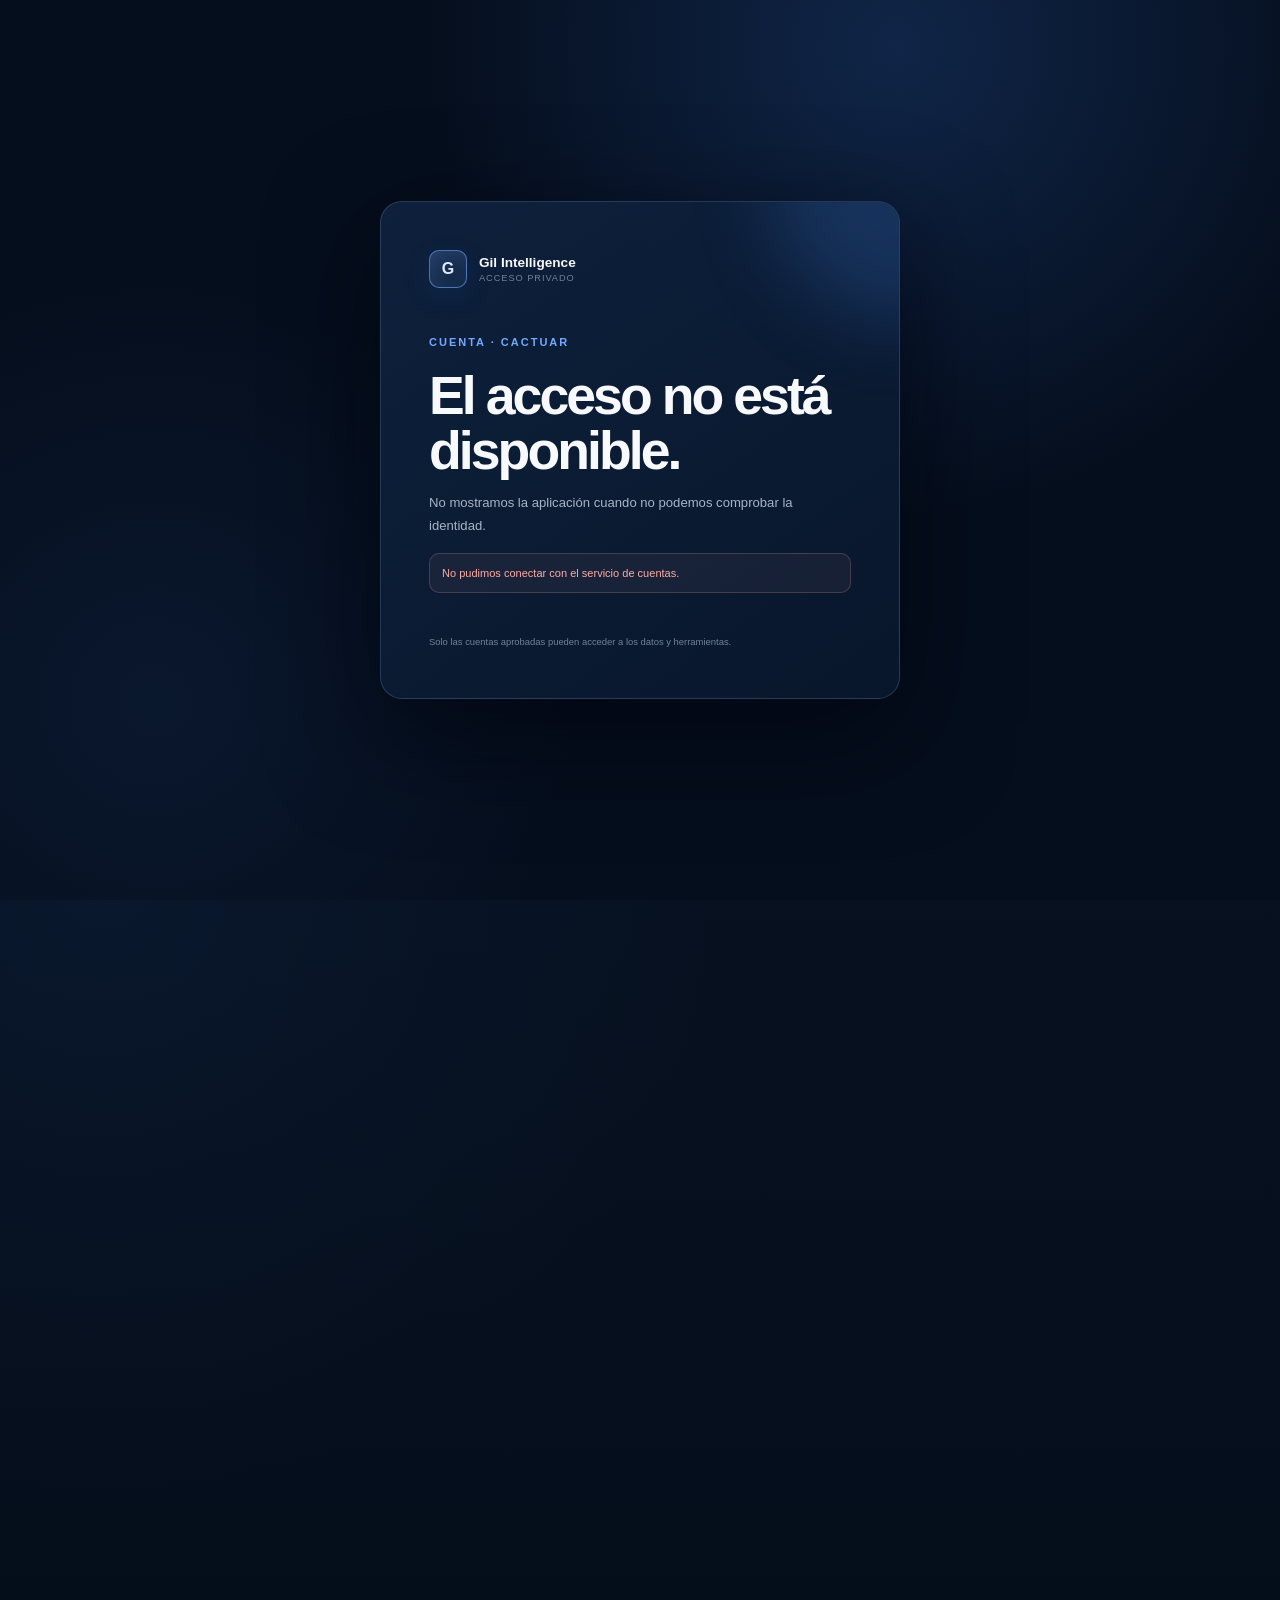
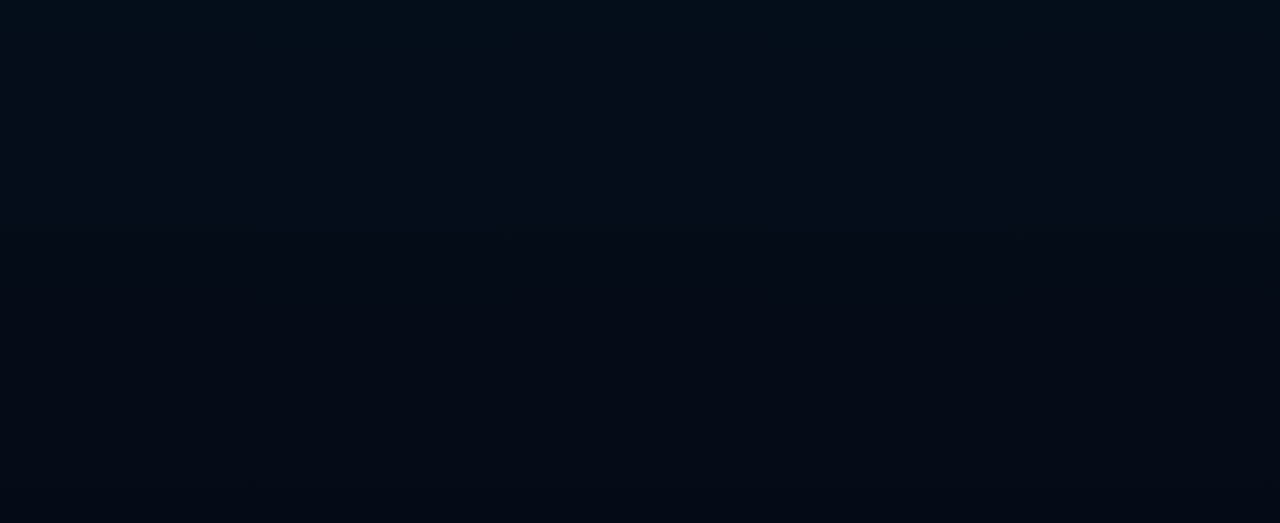
==== commit 7ae64bd3: "Require approved login for all market data" ====
--- a/apps/web/index.html
+++ b/apps/web/index.html
@@ -1,5 +1,5 @@
 <!doctype html>
-<html lang="es">
+<html lang="es" class="auth-required">
   <head>
     <meta charset="utf-8" />
     <meta name="viewport" content="width=device-width, initial-scale=1" />
--- a/apps/web/styles.css
+++ b/apps/web/styles.css
@@ -135,6 +135,43 @@
 .auth-trigger svg { width: 17px; height: 17px; fill: none; stroke: currentColor; stroke-width: 1.8; stroke-linecap: round; }
 .auth-trigger.has-avatar::before { content: ""; width: 22px; height: 22px; border-radius: 50%; background: var(--avatar) center / cover; box-shadow: 0 0 0 1px rgba(255,255,255,.18); }
 .auth-trigger.has-avatar svg { display: none; }
+
+html.auth-required:not(.auth-granted) { overflow: hidden; }
+html.auth-required:not(.auth-granted) body > :not(.auth-gate):not(.account-dialog) { visibility: hidden; }
+.auth-gate {
+  position: fixed;
+  inset: 0;
+  z-index: 100;
+  padding: 24px;
+  display: grid;
+  place-items: center;
+  visibility: visible !important;
+  overflow-y: auto;
+  background:
+    radial-gradient(circle at 70% 5%, rgba(50, 111, 207, .24), transparent 38%),
+    radial-gradient(circle at 12% 78%, rgba(45, 92, 164, .12), transparent 32%),
+    #050e1d;
+}
+.auth-gate[hidden] { display: none !important; }
+.auth-gate-card {
+  width: min(520px, 100%);
+  padding: clamp(30px, 5vw, 48px);
+  position: relative;
+  border: 1px solid rgba(136, 172, 224, .22);
+  border-radius: 22px;
+  background: linear-gradient(145deg, rgba(14, 33, 61, .98), rgba(8, 23, 44, .98));
+  box-shadow: 0 34px 110px rgba(0, 4, 14, .7);
+  overflow: hidden;
+}
+.auth-gate-card::before { content: ""; position: absolute; width: 280px; height: 280px; right: -150px; top: -160px; border-radius: 50%; background: rgba(67, 128, 221, .22); filter: blur(38px); pointer-events: none; }
+.auth-gate-brand { margin-bottom: 48px; display: flex; align-items: center; gap: 12px; }
+.auth-gate-brand strong, .auth-gate-brand small { display: block; }
+.auth-gate-brand strong { font-size: .85rem; }
+.auth-gate-brand small { margin-top: 3px; color: var(--quiet); font-size: .58rem; letter-spacing: .1em; text-transform: uppercase; }
+.auth-gate-card h1 { margin: 8px 0 14px; font-size: clamp(2rem, 7vw, 3.35rem); line-height: 1.03; }
+.auth-gate-card > p:not(.eyebrow):not(.account-message) { margin: 0; color: var(--muted); font-size: .82rem; line-height: 1.7; }
+.auth-gate-card .account-profile { margin-top: 22px; }
+.auth-gate-spinner { width: 26px; height: 26px; margin-bottom: 24px; border: 2px solid rgba(115,169,255,.17); border-top-color: var(--mint); border-radius: 50%; animation: intel-spin .8s linear infinite; }
 
 .account-dialog {
   width: min(470px, calc(100% - 24px));
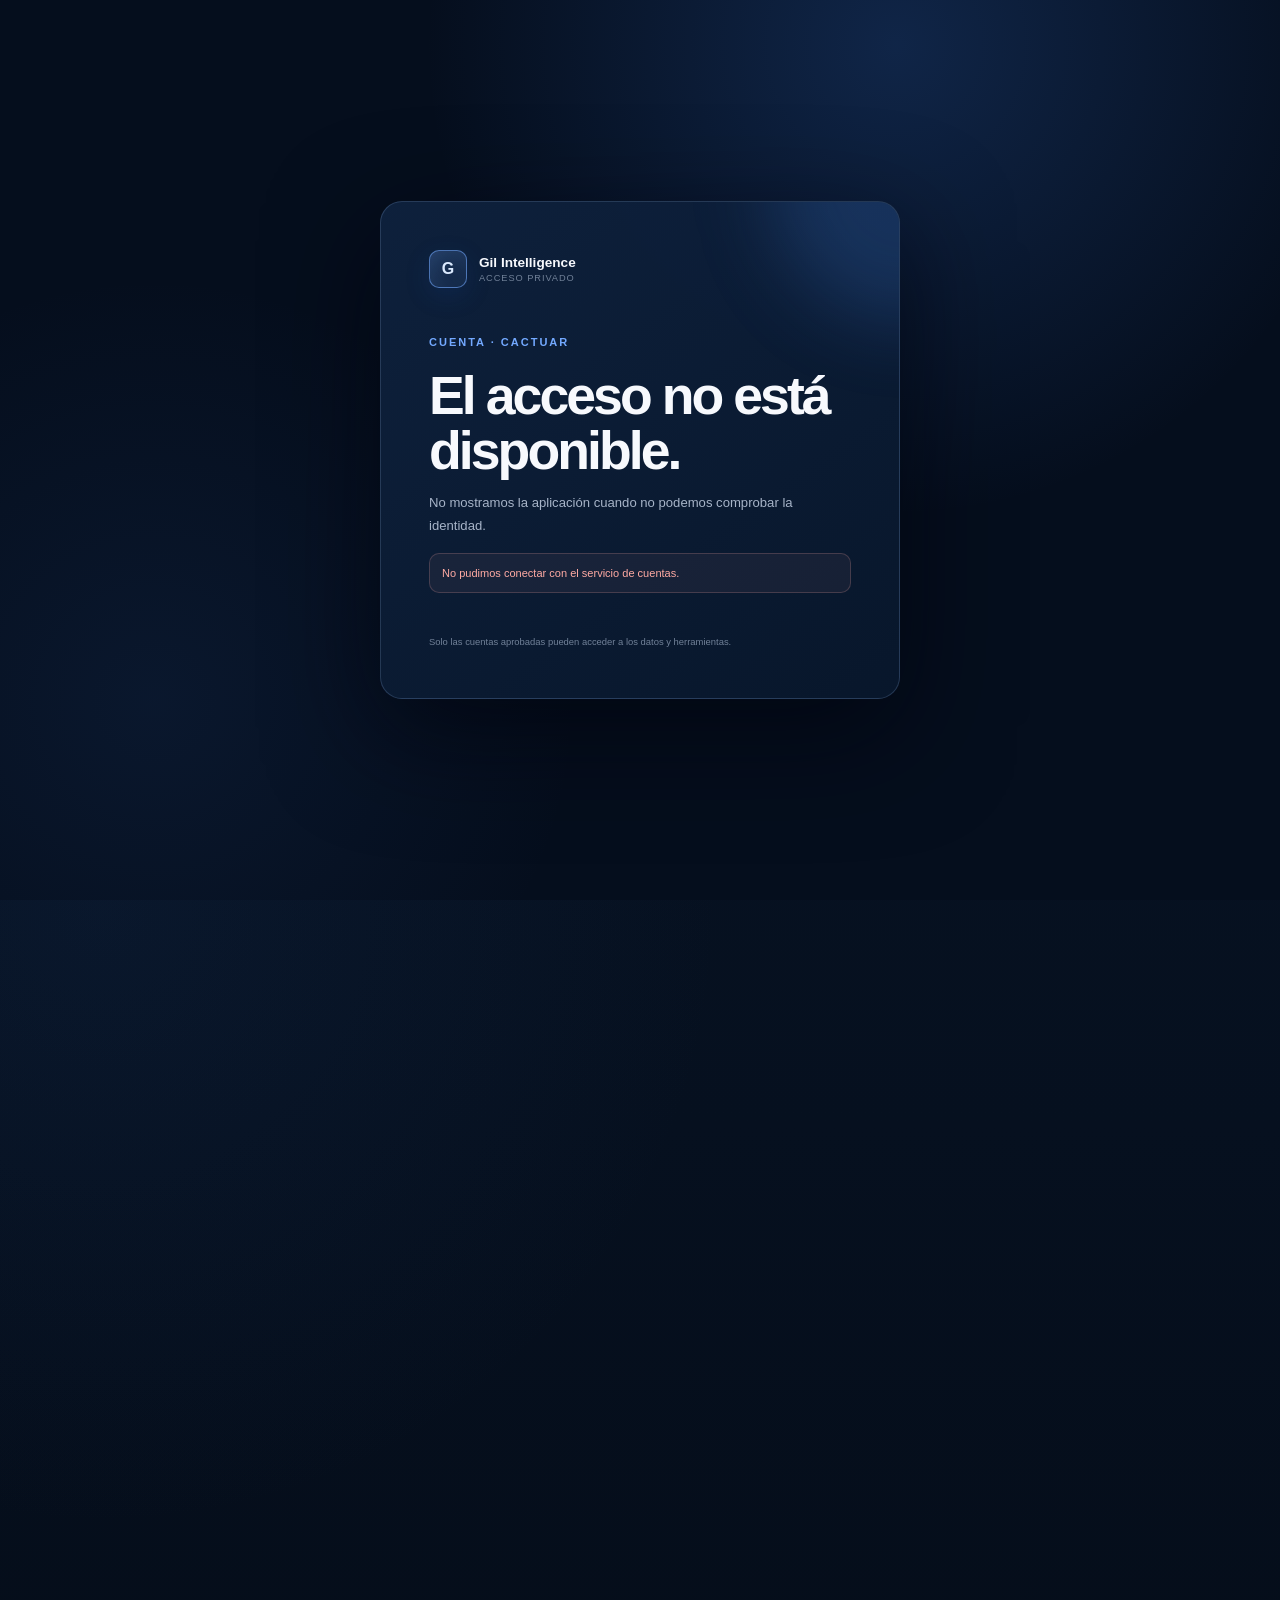
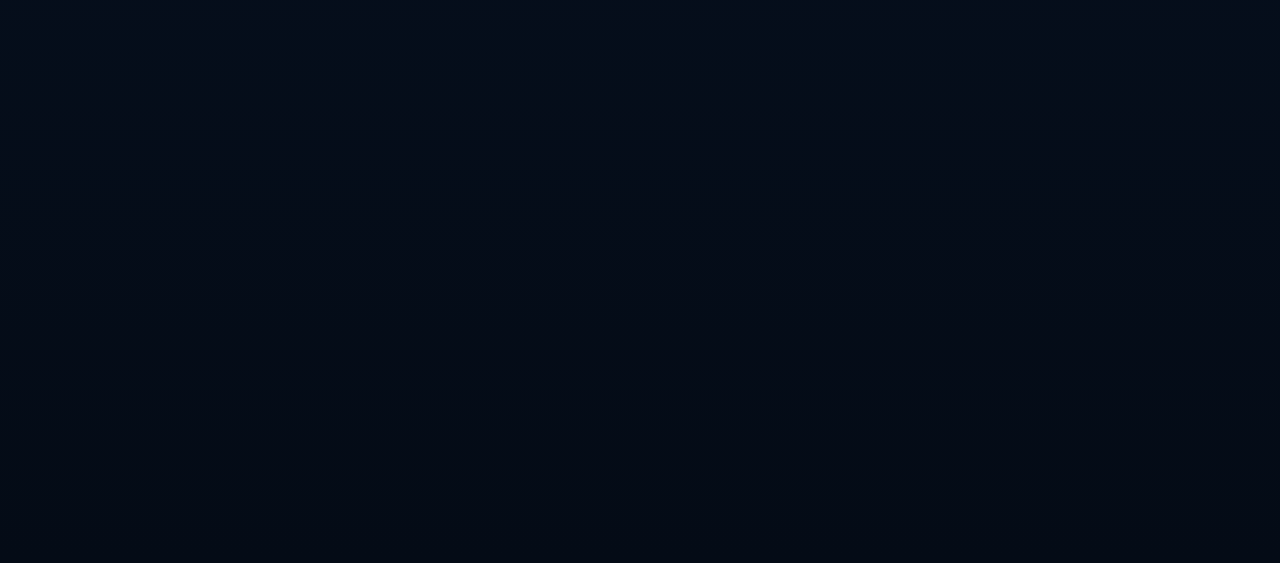
==== commit b2d53679: "Add admin navigation and spacious header" ====
--- a/apps/web/index.html
+++ b/apps/web/index.html
@@ -6,7 +6,7 @@
     <meta name="theme-color" content="#071426" />
     <meta
       http-equiv="Content-Security-Policy"
-      content="default-src 'self'; script-src 'self' https://www.gstatic.com; style-src 'self' https://fonts.googleapis.com; font-src https://fonts.gstatic.com; img-src 'self' data: https://v2.xivapi.com https://lh3.googleusercontent.com; connect-src 'self' https://cactuar-api-mpkrb3h6wa-uc.a.run.app https://identitytoolkit.googleapis.com https://securetoken.googleapis.com https://www.googleapis.com; object-src 'none'; base-uri 'self'; form-action 'none'"
+      content="default-src 'self'; script-src 'self' https://www.gstatic.com https://apis.google.com; style-src 'self' https://fonts.googleapis.com; font-src https://fonts.gstatic.com; img-src 'self' data: https://v2.xivapi.com https://lh3.googleusercontent.com; connect-src 'self' https://cactuar-api-mpkrb3h6wa-uc.a.run.app https://identitytoolkit.googleapis.com https://securetoken.googleapis.com https://www.googleapis.com; frame-src https://cactuar-gil-intelligence-8148.firebaseapp.com https://accounts.google.com; object-src 'none'; base-uri 'self'; form-action 'none'"
     />
     <meta
       name="description"
@@ -47,6 +47,7 @@
         <a href="./projections.html">Proyecciones</a>
         <a href="./snipes.html">Snipeos</a>
         <a href="./signals.html">Hoy</a>
+        <a class="admin-nav-link" href="./admin.html" hidden>Admin</a>
       </nav>
       <div class="topbar-meta">
         <span class="live-dot" aria-hidden="true"></span>
--- a/apps/web/styles.css
+++ b/apps/web/styles.css
@@ -56,21 +56,24 @@
 .topbar {
   width: min(1440px, calc(100% - 48px));
   margin: 0 auto;
-  height: 88px;
-  display: grid;
-  grid-template-columns: 1fr auto 1fr;
+  min-height: 124px;
+  display: grid;
+  grid-template-columns: minmax(260px, 1fr) auto;
+  grid-template-rows: 62px 48px;
   align-items: center;
   border-bottom: 1px solid var(--line);
   position: sticky;
   top: 0;
   z-index: 20;
-  padding-inline: 18px;
+  padding: 7px 22px 10px;
   background: rgba(5, 15, 30, 0.82);
   backdrop-filter: blur(18px) saturate(130%);
   box-shadow: 0 14px 34px rgba(0, 5, 16, .16);
 }
 
 .brand {
+  grid-column: 1;
+  grid-row: 1;
   color: inherit;
   text-decoration: none;
   display: inline-flex;
@@ -97,13 +100,16 @@
 .brand small { margin-top: 2px; color: var(--quiet); font-size: 0.68rem; letter-spacing: 0.08em; text-transform: uppercase; }
 
 .topbar-meta {
+  grid-column: 2;
+  grid-row: 1;
   justify-self: end;
   display: flex;
   align-items: center;
-  gap: 8px;
+  gap: 10px;
   color: var(--muted);
   font-size: 0.8rem;
   letter-spacing: 0.02em;
+  white-space: nowrap;
 }
 
 .live-dot {
@@ -250,17 +256,20 @@
 .admin-empty { padding: 60px 22px; color: var(--quiet); text-align: center; }
 
 .site-nav {
+  grid-column: 1 / -1;
+  grid-row: 2;
+  justify-self: center;
   display: inline-flex;
   align-items: center;
-  gap: 4px;
-  padding: 4px;
+  gap: 5px;
+  padding: 5px;
   border: 1px solid var(--line);
   border-radius: 12px;
   background: rgba(8, 19, 37, .72);
 }
 
 .site-nav a {
-  padding: 8px 12px;
+  padding: 8px 14px;
   color: var(--quiet);
   border-radius: 8px;
   text-decoration: none;
@@ -1017,7 +1026,7 @@
 .tiny-sparkline { width: 96px; min-height: 30px; margin-top: 5px; display: flex; align-items: center; justify-content: flex-end; }
 .spark-empty { color: var(--quiet); font-size: .57rem; font-style: italic; white-space: nowrap; }
 
-.global-search-trigger { min-height: 32px; padding: 0 9px; display: inline-flex; align-items: center; gap: 7px; color: var(--muted); border: 1px solid var(--line); border-radius: 9px; background: rgba(9, 24, 45, .72); font: inherit; font-size: .68rem; cursor: pointer; transition: border-color 160ms ease, color 160ms ease, transform 160ms ease; }
+.global-search-trigger { min-width: 132px; min-height: 36px; padding: 0 11px; display: inline-flex; align-items: center; justify-content: center; gap: 8px; color: var(--muted); border: 1px solid var(--line); border-radius: 9px; background: rgba(9, 24, 45, .72); font: inherit; font-size: .68rem; cursor: pointer; transition: border-color 160ms ease, color 160ms ease, transform 160ms ease; }
 .global-search-trigger:hover { color: var(--ink); border-color: rgba(115, 169, 255, .46); transform: translateY(-1px); }
 .global-search-trigger > span { color: var(--mint-bright); font-size: 1rem; }
 .global-search-trigger kbd { padding: 2px 5px; color: var(--quiet); border: 1px solid var(--line); border-radius: 5px; background: rgba(3, 11, 24, .72); font-size: .54rem; }
@@ -1098,7 +1107,7 @@
 .sr-only { position: absolute; width: 1px; height: 1px; padding: 0; margin: -1px; overflow: hidden; clip: rect(0,0,0,0); white-space: nowrap; border: 0; }
 
 @media (max-width: 980px) {
-  .topbar { height: auto; min-height: 88px; grid-template-columns: 1fr auto; padding: 16px 0; row-gap: 14px; }
+  .topbar { min-height: 112px; grid-template-columns: 1fr auto; grid-template-rows: auto auto; padding: 14px 0 12px; row-gap: 12px; }
   .site-nav { grid-column: 1 / -1; grid-row: 2; justify-self: center; }
   .hero { grid-template-columns: 1fr; min-height: auto; padding-top: 90px; }
   .page-hero { min-height: 360px; gap: 30px; }
@@ -1228,7 +1237,7 @@
   .auth-trigger { min-width: 36px; padding-inline: 7px; justify-content: center; }
   .auth-trigger > span { display: none; }
   .account-shell { padding: 30px 22px; }
-  .global-search-trigger { min-width: 36px; justify-content: center; }
+  .global-search-trigger { min-width: 36px; padding-inline: 8px; justify-content: center; }
   h1 { font-size: clamp(2.85rem, 14vw, 3.8rem); }
   .metric-card { padding: 16px; }
   .metric-label { font-size: 0.65rem; letter-spacing: 0.06em; }
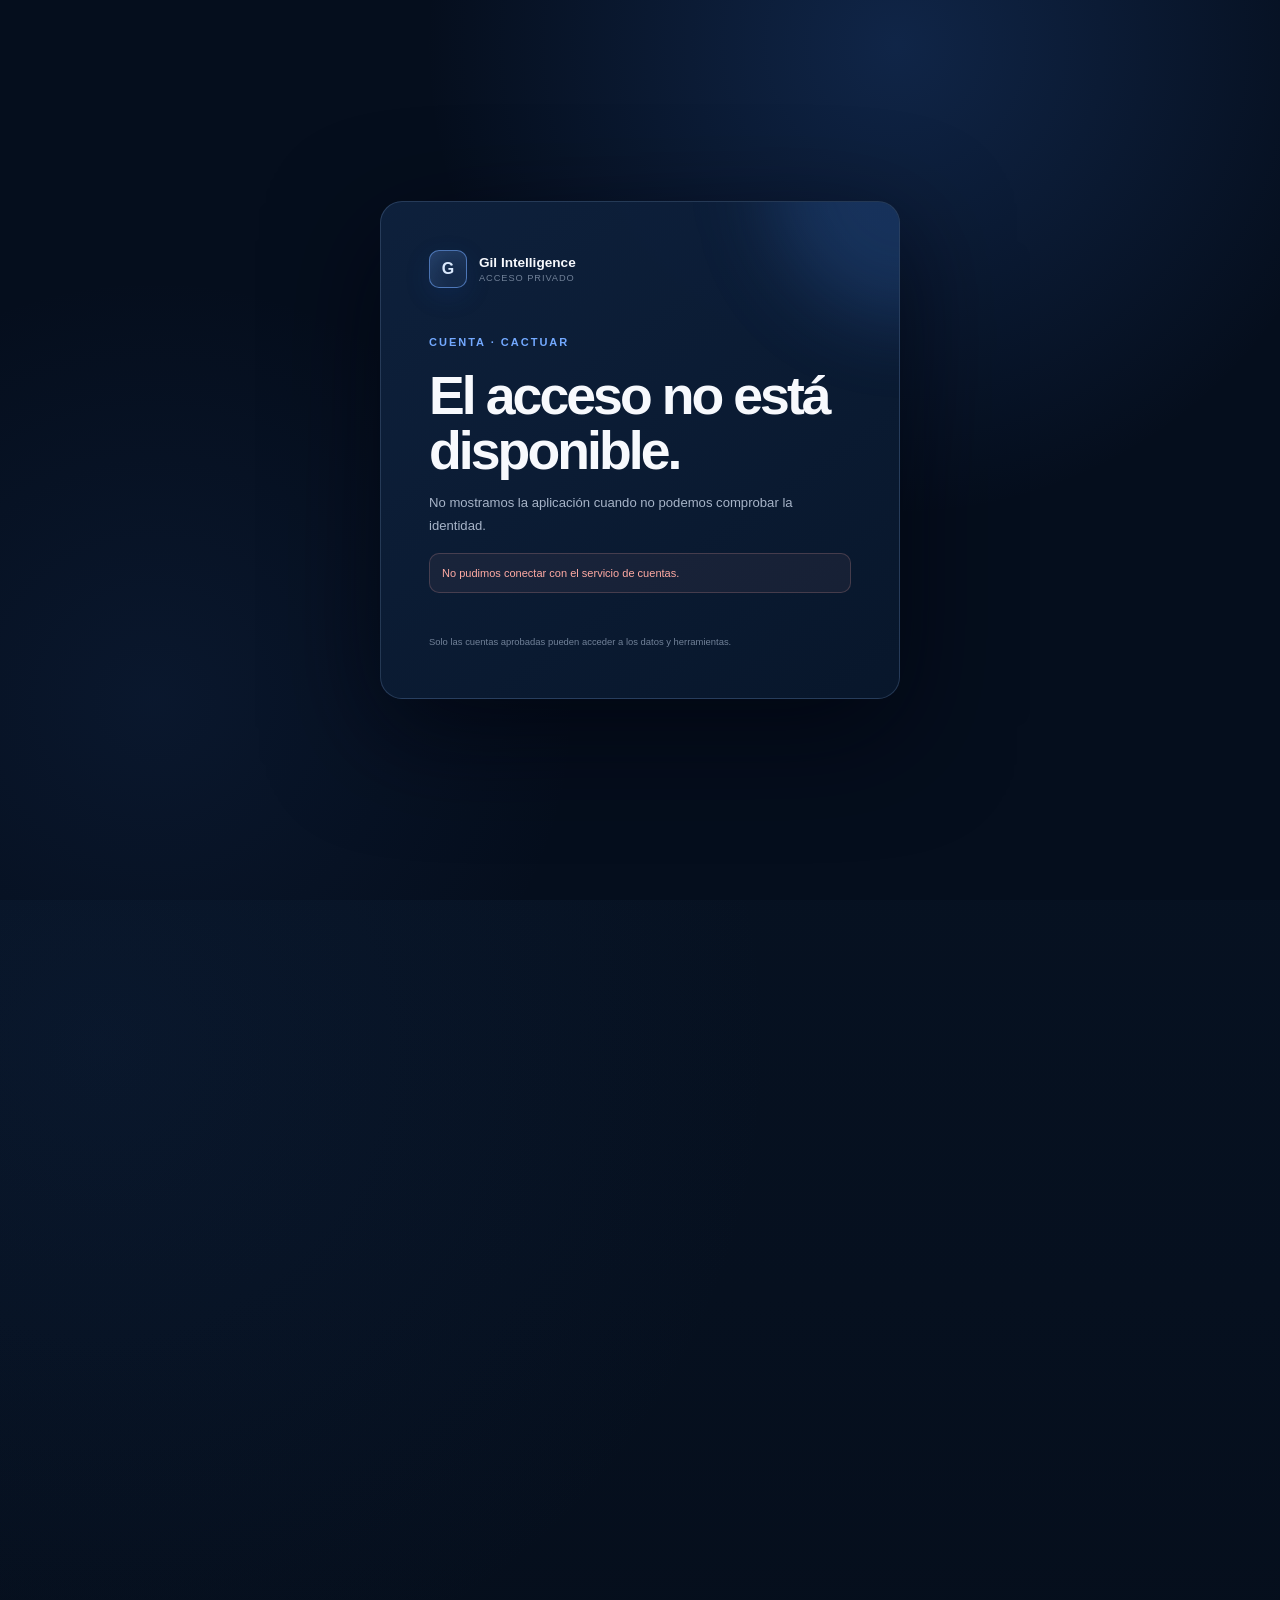
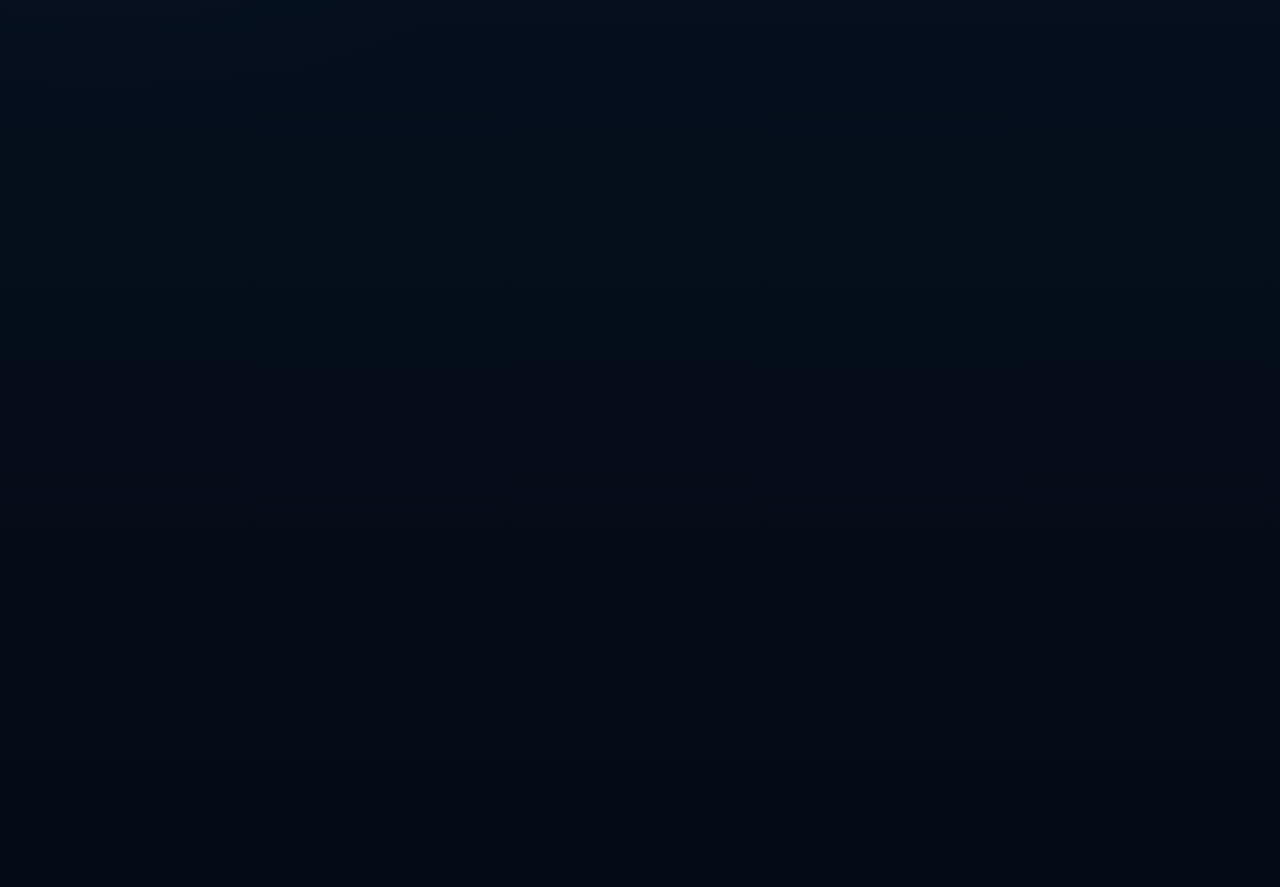
==== commit f475ffaf: "Add intelligent conversion recommendations" ====
--- a/apps/web/index.html
+++ b/apps/web/index.html
@@ -47,6 +47,7 @@
         <a href="./projections.html">Proyecciones</a>
         <a href="./snipes.html">Snipeos</a>
         <a href="./signals.html">Hoy</a>
+        <a href="./radar.html">Mi radar</a>
         <a class="admin-nav-link" href="./admin.html" hidden>Admin</a>
       </nav>
       <div class="topbar-meta">
@@ -121,6 +122,7 @@
             <span>Ordenar</span>
             <select id="sort-select">
               <option value="net">Gil por moneda</option>
+              <option id="score-sort-option" value="score" disabled>Recomendación inteligente</option>
               <option value="velocity">Liquidez</option>
               <option value="price">Listing mínimo</option>
               <option value="currency">Nombre de moneda</option>
@@ -136,6 +138,23 @@
         </div>
 
         <div id="currency-chips" class="currency-chips" aria-label="Monedas destacadas"></div>
+
+        <section id="conversion-advisor" class="conversion-advisor" aria-labelledby="advisor-title">
+          <div class="advisor-heading">
+            <div>
+              <p class="eyebrow">DECISIÓN ASISTIDA</p>
+              <h3 id="advisor-title">Qué conviene comprar</h3>
+              <p>Equilibra gil por moneda, ventas diarias, frescura y presión de oferta.</p>
+            </div>
+            <label id="advisor-budget-control" class="advisor-budget" hidden>
+              <span>Monedas disponibles</span>
+              <input id="advisor-budget" type="number" min="1" step="100" value="1000" inputmode="numeric" />
+            </label>
+          </div>
+          <div id="advisor-content" class="advisor-content" aria-live="polite">
+            <div class="advisor-empty"><strong>Selecciona una moneda</strong><span>Te mostraremos la compra con mejor equilibrio y sus alternativas.</span></div>
+          </div>
+        </section>
 
         <p class="velocity-explainer"><span class="velocity-mark" aria-hidden="true">?</span><span class="velocity-copy"><strong>Ventas / día:</strong> “Sin datos Cactuar” significa que Universalis no entregó velocidad local; no significa cero ventas.</span></p>
 
@@ -149,7 +168,7 @@
                 <th class="numeric" data-sort="price"><button class="sort-button" type="button">Listing mínimo<span class="sort-indicator" aria-hidden="true"></span></button></th>
                 <th class="numeric" data-sort="net"><button class="sort-button" type="button">Gil / moneda<span class="sort-indicator" aria-hidden="true"></span></button></th>
                 <th class="numeric" data-sort="velocity"><button class="sort-button" type="button">Ventas / día<span class="sort-indicator" aria-hidden="true"></span></button></th>
-                <th>Estado</th>
+                <th>Señal</th>
               </tr>
             </thead>
             <tbody id="conversion-rows"></tbody>
@@ -186,6 +205,7 @@
           <p><span>02</span> La velocidad corresponde a ventas observadas. “Sin datos” significa que Universalis no publicó la métrica para Cactuar; no significa cero ventas.</p>
           <p><span>03</span> Los datos fuera de la ventana de frescura se marcan como antiguos.</p>
           <p><span>04</span> Los canjes combinados muestran todas las monedas requeridas y el gil neto del canje completo; nunca atribuyen todo ese valor a una sola moneda.</p>
+          <p><span>05</span> La recomendación compara únicamente canjes frescos de la misma moneda y pondera retorno, ventas diarias y presión de oferta. Es una ayuda para decidir, no una garantía de venta.</p>
         </div>
       </section>
     </main>
@@ -245,6 +265,7 @@
     <script src="./watchlist.js" defer></script>
     <script src="./item-icons.js" defer></script>
     <script src="./intelligence.js" defer></script>
+    <script src="./conversion-advisor.js" defer></script>
     <script src="./app.js" defer></script>
   </body>
 </html>
--- a/apps/web/styles.css
+++ b/apps/web/styles.css
@@ -178,6 +178,15 @@
 .auth-gate-card > p:not(.eyebrow):not(.account-message) { margin: 0; color: var(--muted); font-size: .82rem; line-height: 1.7; }
 .auth-gate-card .account-profile { margin-top: 22px; }
 .auth-gate-spinner { width: 26px; height: 26px; margin-bottom: 24px; border: 2px solid rgba(115,169,255,.17); border-top-color: var(--mint); border-radius: 50%; animation: intel-spin .8s linear infinite; }
+.auth-gate.auth-gate-loading { background: #050e1d; }
+.auth-gate-loading .auth-gate-card { width: auto; min-width: 210px; padding: 0; display: grid; justify-items: center; border: 0; border-radius: 0; background: transparent; box-shadow: none; overflow: visible; }
+.auth-gate-loading .auth-gate-card::before { content: none; }
+.auth-gate-loading .auth-gate-card::after { content: attr(data-loading-label); margin-top: 15px; color: var(--quiet); font-size: .64rem; font-weight: 650; letter-spacing: .06em; }
+.auth-gate-loading .auth-gate-brand { margin: 0 0 23px; justify-content: center; opacity: .9; }
+.auth-gate-loading .auth-gate-spinner { width: 150px; height: 2px; margin: 0; position: relative; border: 0; border-radius: 999px; background: rgba(115,169,255,.13); animation: none; overflow: hidden; }
+.auth-gate-loading .auth-gate-spinner::after { content: ""; position: absolute; inset-block: 0; width: 42%; border-radius: inherit; background: linear-gradient(90deg, transparent, var(--mint-bright), transparent); animation: auth-progress 1.05s ease-in-out infinite; }
+.auth-gate-loading .auth-gate-card > :not(.auth-gate-brand):not(.auth-gate-spinner) { display: none !important; }
+@keyframes auth-progress { from { transform: translateX(-120%); } to { transform: translateX(340%); } }
 
 .account-dialog {
   width: min(470px, calc(100% - 24px));
@@ -228,12 +237,24 @@
 .admin-hero { min-height: 330px; padding: 82px 0 52px; display: flex; align-items: end; justify-content: space-between; gap: 36px; }
 .admin-hero h1 { margin: 8px 0 14px; }
 .admin-hero p { max-width: 660px; margin: 0; color: var(--muted); line-height: 1.65; }
-.admin-summary { display: grid; grid-template-columns: repeat(3, minmax(100px, 1fr)); gap: 9px; }
+.admin-summary { display: grid; grid-template-columns: repeat(4, minmax(100px, 1fr)); gap: 9px; }
 .admin-summary div { min-width: 112px; padding: 17px; border: 1px solid var(--line); border-radius: 13px; background: var(--panel); }
 .admin-summary strong, .admin-summary small { display: block; }
 .admin-summary strong { font: 600 1.45rem var(--font-display); }
 .admin-summary small { margin-top: 5px; color: var(--quiet); font-size: .59rem; text-transform: uppercase; }
 .admin-panel { border: 1px solid var(--line); border-radius: 17px; background: var(--panel); box-shadow: var(--shadow); overflow: hidden; }
+.admin-access-form { padding: 22px; display: grid; grid-template-columns: minmax(260px, 1fr) minmax(250px, .8fr) auto; align-items: end; gap: 14px; border-bottom: 1px solid var(--line); background: linear-gradient(120deg, rgba(115,169,255,.09), rgba(6,16,31,.18)); }
+.admin-access-form > div > small, .admin-access-form > div > strong { display: block; }
+.admin-access-form > div > small { margin-bottom: 6px; color: var(--mint); font-size: .58rem; font-weight: 800; letter-spacing: .12em; }
+.admin-access-form > div > strong { font: 600 1.05rem var(--font-display); }
+.admin-access-form > div > p { margin: 6px 0 0; max-width: 520px; color: var(--quiet); font-size: .65rem; line-height: 1.5; }
+.admin-access-form label span { display: block; margin-bottom: 7px; color: var(--quiet); font-size: .6rem; font-weight: 700; text-transform: uppercase; }
+.admin-access-form input { width: 100%; min-height: 42px; padding: 0 13px; color: var(--ink); border: 1px solid var(--line); border-radius: 10px; outline: 0; background: rgba(5,15,30,.72); }
+.admin-access-form input:focus { border-color: rgba(115,169,255,.55); }
+.admin-access-form button { min-height: 42px; padding: 0 16px; color: #081426; border: 0; border-radius: 10px; background: var(--mint-bright); font-size: .68rem; font-weight: 800; }
+.admin-access-form button:disabled { opacity: .55; cursor: wait; }
+.admin-access-message { grid-column: 2 / -1; margin: -4px 0 0; color: var(--mint-bright); font-size: .65rem; }
+.admin-access-message[data-tone="error"] { color: var(--danger); }
 .admin-toolbar { padding: 18px; display: grid; grid-template-columns: minmax(220px, 1fr) auto auto; gap: 10px; border-bottom: 1px solid var(--line); }
 .admin-toolbar input, .admin-toolbar select { min-height: 42px; padding: 0 13px; color: var(--ink); border: 1px solid var(--line); border-radius: 10px; background: rgba(5,15,30,.62); outline: none; }
 .admin-toolbar input:focus, .admin-toolbar select:focus { border-color: rgba(115,169,255,.55); }
@@ -254,6 +275,115 @@
 .admin-actions button.primary { color: #0b1a30; border-color: transparent; background: #dbeafe; }
 .admin-actions button.danger { color: var(--danger); }
 .admin-empty { padding: 60px 22px; color: var(--quiet); text-align: center; }
+.user-status[data-status="INVITED"] { color: #f1d7a4; border-color: rgba(214,189,138,.28); background: rgba(214,189,138,.09); }
+
+.radar-hero { min-height: 430px; }
+.radar-alert-strip { margin-bottom: 30px; padding: 28px; display: grid; grid-template-columns: minmax(260px, .7fr) minmax(0, 1.3fr); gap: 28px; border: 1px solid rgba(115,169,255,.2); border-radius: 18px; background: linear-gradient(135deg, rgba(23,55,99,.46), rgba(8,21,40,.82)); box-shadow: var(--shadow); }
+.radar-alert-strip h2 { margin: 5px 0 9px; font: 600 1.6rem var(--font-display); }
+.radar-alert-strip p { margin: 0; color: var(--muted); font-size: .72rem; line-height: 1.55; }
+.radar-alert-list { display: grid; grid-template-columns: repeat(3, minmax(0, 1fr)); gap: 8px; align-content: center; }
+.radar-alert { min-width: 0; padding: 12px; color: var(--ink); border: 1px solid var(--line); border-radius: 11px; background: rgba(5,15,30,.56); text-align: left; }
+.radar-alert span, .radar-alert strong, .radar-alert small { display: block; overflow-wrap: anywhere; }
+.radar-alert span { color: var(--mint); font-size: .55rem; font-weight: 800; letter-spacing: .08em; text-transform: uppercase; }
+.radar-alert strong { margin: 5px 0 4px; font-size: .71rem; }
+.radar-alert small { color: var(--quiet); font-size: .58rem; }
+.radar-alert.status-sell span { color: var(--gold); }
+.radar-alert.status-cooling span { color: var(--danger); }
+.radar-explorer { padding-top: 86px; }
+.radar-toolbar { grid-template-columns: minmax(280px, 1.5fr) repeat(3, minmax(150px, .5fr)); }
+.radar-grid { display: grid; grid-template-columns: repeat(2, minmax(0, 1fr)); gap: 14px; }
+.radar-card { min-width: 0; padding: 21px; border: 1px solid var(--line); border-radius: 17px; background: linear-gradient(145deg, rgba(13,31,56,.92), rgba(7,19,37,.92)); box-shadow: 0 18px 50px rgba(0,5,16,.22); }
+.radar-card.status-buy { border-color: rgba(115,169,255,.38); }
+.radar-card.status-sell { border-color: rgba(214,189,138,.4); }
+.radar-card.status-cooling { border-color: rgba(255,170,163,.25); }
+.radar-card-head { display: grid; grid-template-columns: 50px minmax(0, 1fr) auto; align-items: center; gap: 12px; }
+.radar-card-head .item-icon { width: 50px; height: 50px; border-radius: 14px; }
+.radar-card-head .item-icon-image, .radar-editor-heading .item-icon-image { inset: 5px; width: calc(100% - 10px); height: calc(100% - 10px); object-fit: contain; border-radius: 8px; }
+.radar-card-head .item-icon.has-original::after, .radar-editor-heading .item-icon.has-original::after { inset: 4px; border-radius: 9px; box-shadow: inset 0 0 0 1px rgba(255,255,255,.08); }
+.radar-card-head small, .radar-card-head h3, .radar-card-head p { display: block; overflow-wrap: anywhere; }
+.radar-card-head small { color: var(--mint); font-size: .56rem; font-weight: 750; letter-spacing: .07em; text-transform: uppercase; }
+.radar-card-head h3 { margin: 4px 0 3px; font: 600 1.02rem/1.22 var(--font-display); }
+.radar-card-head p { margin: 0; color: var(--quiet); font-size: .59rem; }
+.radar-card-head p strong { color: var(--muted); }
+.radar-status { align-self: start; padding: 6px 8px; color: var(--muted); border: 1px solid var(--line); border-radius: 999px; background: rgba(5,15,30,.45); font-size: .53rem; font-weight: 800; letter-spacing: .05em; text-transform: uppercase; white-space: nowrap; }
+.status-buy .radar-status { color: var(--mint-bright); border-color: rgba(115,169,255,.32); background: rgba(115,169,255,.1); }
+.status-sell .radar-status { color: var(--gold); border-color: rgba(214,189,138,.3); background: rgba(214,189,138,.09); }
+.status-cooling .radar-status { color: var(--danger); border-color: rgba(255,170,163,.25); background: rgba(255,170,163,.07); }
+.radar-status-detail { min-height: 36px; margin: 14px 0; color: var(--muted); font-size: .67rem; line-height: 1.5; }
+.radar-price-grid { display: grid; grid-template-columns: repeat(3, minmax(0, 1fr)); border: 1px solid var(--line); border-radius: 12px; overflow: hidden; }
+.radar-price-grid > div { min-width: 0; padding: 12px; border-right: 1px solid var(--line); background: rgba(4,14,29,.4); }
+.radar-price-grid > div:last-child { border-right: 0; }
+.radar-price-grid small, .radar-price-grid strong, .radar-price-grid span { display: block; overflow-wrap: anywhere; }
+.radar-price-grid small { color: var(--quiet); font-size: .53rem; text-transform: uppercase; }
+.radar-price-grid strong { margin: 5px 0 3px; font-size: .78rem; }
+.radar-price-grid span { color: var(--quiet); font-size: .54rem; }
+.radar-history { margin-top: 12px; padding: 13px; display: grid; grid-template-columns: minmax(130px, .7fr) minmax(140px, 1fr) auto; align-items: center; gap: 11px; border: 1px solid var(--line); border-radius: 12px; background: rgba(5,15,30,.38); }
+.radar-history small, .radar-history strong { display: block; }
+.radar-history small { color: var(--quiet); font-size: .52rem; letter-spacing: .06em; }
+.radar-history strong { margin-top: 5px; font-size: .68rem; }
+.radar-history svg { width: 100%; height: 48px; overflow: visible; }
+.radar-history polyline { fill: none; stroke: var(--mint); stroke-width: 2; stroke-linecap: round; stroke-linejoin: round; vector-effect: non-scaling-stroke; }
+.radar-history > p { margin: 0; color: var(--quiet); font-size: .57rem; text-align: right; }
+.radar-history-single { width: 100%; height: 2px; border-radius: 999px; background: linear-gradient(90deg, transparent, var(--mint), transparent); }
+.radar-plan { margin-top: 12px; display: grid; grid-template-columns: repeat(3, minmax(0, 1fr)); gap: 7px; }
+.radar-plan > div { min-width: 0; padding: 10px; border-radius: 10px; background: rgba(115,169,255,.055); }
+.radar-plan small, .radar-plan strong { display: block; overflow-wrap: anywhere; }
+.radar-plan small { color: var(--quiet); font-size: .5rem; }
+.radar-plan strong { margin-top: 4px; font-size: .68rem; }
+.radar-plan strong.negative { color: var(--danger); }
+.radar-card-note { margin: 12px 0 0; padding-left: 10px; color: var(--muted); border-left: 2px solid rgba(115,169,255,.28); font-size: .65rem; font-style: italic; line-height: 1.55; overflow-wrap: anywhere; }
+.radar-card-actions { margin-top: 15px; display: flex; align-items: center; gap: 10px; }
+.radar-card-actions button, .radar-card-actions a { min-height: 34px; padding: 0 10px; display: inline-flex; align-items: center; color: var(--mint-bright); border: 1px solid var(--line); border-radius: 8px; background: rgba(8,22,42,.72); font-size: .59rem; font-weight: 750; text-decoration: none; }
+.radar-card-actions small { margin-left: auto; color: var(--quiet); font-size: .53rem; }
+.radar-editor { width: min(720px, calc(100% - 24px)); padding: 0; color: var(--ink); border: 1px solid rgba(115,169,255,.28); border-radius: 20px; background: #08172b; box-shadow: 0 42px 130px rgba(0,0,0,.78); }
+.radar-editor::backdrop { background: rgba(2,7,17,.8); backdrop-filter: blur(8px); }
+.radar-form { padding: 34px; position: relative; }
+.radar-editor-heading { margin-right: 40px; display: grid; grid-template-columns: 54px minmax(0, 1fr); align-items: center; gap: 13px; }
+.radar-editor-heading .item-icon { width: 54px; height: 54px; border-radius: 13px; }
+.radar-editor-heading .eyebrow { margin-bottom: 5px; font-size: .55rem; }
+.radar-editor-heading h2 { margin: 0 0 4px; font: 600 1.4rem var(--font-display); overflow-wrap: anywhere; }
+.radar-editor-heading span { color: var(--quiet); font-size: .6rem; }
+.radar-rule-preview { margin-top: 22px; padding: 14px 16px; display: grid; grid-template-columns: auto minmax(0, 1fr); align-items: center; gap: 18px; border: 1px solid rgba(115,169,255,.22); border-radius: 13px; background: linear-gradient(135deg, rgba(115,169,255,.1), rgba(5,15,30,.48)); }
+.radar-rule-preview > div { padding-right: 18px; border-right: 1px solid var(--line); }
+.radar-rule-preview small, .radar-rule-preview strong, .radar-rule-preview span { display: block; }
+.radar-rule-preview small { color: var(--quiet); font-size: .5rem; letter-spacing: .07em; }
+.radar-rule-preview strong { margin: 4px 0 2px; font: 600 .9rem var(--font-display); }
+.radar-rule-preview span { color: var(--quiet); font-size: .53rem; }
+.radar-rule-preview p { margin: 0; color: var(--muted); font-size: .66rem; line-height: 1.5; }
+.radar-form-grid { margin-top: 26px; display: grid; grid-template-columns: repeat(2, minmax(0, 1fr)); gap: 12px; }
+.radar-form label > span { display: block; margin-bottom: 7px; color: var(--quiet); font-size: .58rem; font-weight: 750; text-transform: uppercase; }
+.radar-field { min-width: 0; padding: 13px; display: flex; flex-direction: column; border: 1px solid rgba(150,179,220,.13); border-radius: 13px; background: rgba(5,15,30,.32); transition: border-color 160ms ease, background 160ms ease; }
+.radar-field:focus-within { border-color: rgba(115,169,255,.38); background: rgba(10,27,50,.58); }
+.radar-field > span { margin-bottom: 4px !important; color: var(--ink) !important; font-size: .61rem !important; }
+.radar-field > small { min-height: 31px; margin-bottom: 9px; color: var(--quiet); font-size: .55rem; line-height: 1.4; }
+.radar-form input[type="number"], .radar-form input[type="text"], .radar-form textarea { width: 100%; color: var(--ink); border: 1px solid var(--line); border-radius: 10px; outline: 0; background: rgba(4,14,29,.58); }
+.radar-form input[type="number"], .radar-form input[type="text"] { min-height: 42px; padding: 0 12px; }
+.radar-form textarea { padding: 12px; resize: vertical; line-height: 1.5; }
+.radar-form input:focus, .radar-form textarea:focus { border-color: rgba(115,169,255,.55); }
+.radar-form .money-input { min-height: 48px; padding: 0; display: grid; grid-template-columns: 35px minmax(0, 1fr) auto; overflow: hidden; border-color: rgba(150,179,220,.2); background: rgba(3,12,25,.7); }
+.radar-form .money-input b { height: 100%; display: grid; place-items: center; color: var(--mint); border-right: 1px solid var(--line); background: rgba(115,169,255,.06); font: 600 .67rem var(--font-display); }
+.radar-form .money-input input[type="number"] { min-height: 46px; padding: 0 11px; color: var(--ink); border: 0; border-radius: 0; outline: 0; background: transparent; font: 600 .82rem var(--font-display); appearance: textfield; }
+.radar-form .money-input input[type="number"]::-webkit-inner-spin-button, .radar-form .money-input input[type="number"]::-webkit-outer-spin-button { margin: 0; appearance: none; }
+.radar-form .money-input em { height: 100%; padding: 0 11px; display: flex; align-items: center; color: var(--quiet); border-left: 1px solid var(--line); background: rgba(255,255,255,.018); font-size: .53rem; font-style: normal; white-space: nowrap; }
+.radar-notes { margin-top: 14px; position: relative; display: block; }
+.radar-notes > small { position: absolute; right: 10px; bottom: 8px; color: var(--quiet); font-size: .52rem; }
+.radar-alert-toggle { margin-top: 15px; width: fit-content; }
+.radar-form .account-message { margin-top: 14px; }
+.radar-form-actions { margin-top: 24px; display: flex; justify-content: space-between; gap: 10px; }
+.danger-action, .primary-action { min-height: 42px; padding: 0 15px; border-radius: 10px; font-size: .68rem; font-weight: 800; }
+.danger-action { color: var(--danger); border: 1px solid rgba(255,170,163,.2); background: rgba(255,170,163,.05); }
+.primary-action { color: #081426; border: 0; background: var(--mint-bright); }
+.danger-action:disabled, .primary-action:disabled { opacity: .5; cursor: wait; }
+.radar-roadmap { margin: 100px 0 90px; padding: 34px; display: grid; grid-template-columns: minmax(250px, .65fr) minmax(0, 1.35fr); gap: 42px; border-top: 1px solid var(--line); border-bottom: 1px solid var(--line); }
+.radar-roadmap h2 { margin: 5px 0 12px; font: 600 1.8rem var(--font-display); }
+.radar-roadmap > div > p:last-child { color: var(--muted); font-size: .72rem; line-height: 1.6; }
+.radar-roadmap ol { margin: 0; padding: 0; display: grid; list-style: none; }
+.radar-roadmap li { padding: 12px 0; display: grid; grid-template-columns: 34px minmax(0, 1fr); gap: 10px; border-bottom: 1px solid var(--line); }
+.radar-roadmap li:last-child { border-bottom: 0; }
+.radar-roadmap li > span { color: var(--mint); font: 600 .68rem var(--font-display); }
+.radar-roadmap li p, .radar-roadmap li strong, .radar-roadmap li small { margin: 0; display: block; }
+.radar-roadmap li strong { font-size: .71rem; }
+.radar-roadmap li small { margin-top: 4px; color: var(--quiet); font-size: .6rem; line-height: 1.45; }
 
 .site-nav {
   grid-column: 1 / -1;
@@ -858,13 +988,13 @@
 .entity-with-icon { max-width: 350px; display: grid; grid-template-columns: 36px minmax(0, 1fr); align-items: center; gap: 11px; }
 .entity-with-icon > span:last-child { min-width: 0; }
 .conversion-table { table-layout: fixed; }
-.conversion-table th:nth-child(1) { width: 23%; }
-.conversion-table th:nth-child(2) { width: 29%; }
+.conversion-table th:nth-child(1) { width: 22%; }
+.conversion-table th:nth-child(2) { width: 27%; }
 .conversion-table th:nth-child(3) { width: 7%; }
-.conversion-table th:nth-child(4) { width: 12%; }
-.conversion-table th:nth-child(5) { width: 12%; }
+.conversion-table th:nth-child(4) { width: 11%; }
+.conversion-table th:nth-child(5) { width: 11%; }
 .conversion-table th:nth-child(6) { width: 10%; }
-.conversion-table th:nth-child(7) { width: 7%; }
+.conversion-table th:nth-child(7) { width: 12%; }
 .conversion-table .reward-entity.entity-with-icon {
   max-width: none;
   grid-template-columns: 28px 36px minmax(0, 1fr);
@@ -887,6 +1017,36 @@
 .velocity-explainer .velocity-mark { width: 18px; height: 18px; flex: 0 0 18px; display: inline-grid; place-items: center; color: var(--mint-bright); border: 1px solid rgba(115, 169, 255, .38); border-radius: 50%; font-size: .62rem; font-weight: 800; }
 .velocity-copy { min-width: 0; }
 .velocity-explainer strong { color: var(--muted); white-space: nowrap; }
+.conversion-advisor { margin: 18px 0; padding: 20px; border: 1px solid rgba(115, 169, 255, .27); border-radius: 16px; background: radial-gradient(circle at 100% 0, rgba(115, 169, 255, .11), transparent 34%), rgba(8, 21, 40, .82); }
+.advisor-heading { display: flex; align-items: end; justify-content: space-between; gap: 20px; }
+.advisor-heading h3 { margin: 4px 0; font: 600 1.25rem var(--font-display); }
+.advisor-heading > div > p:last-child { margin: 0; color: var(--quiet); font-size: .72rem; }
+.advisor-budget { min-width: 170px; }
+.advisor-budget span { display: block; margin-bottom: 6px; color: var(--quiet); font-size: .62rem; font-weight: 700; letter-spacing: .06em; text-transform: uppercase; }
+.advisor-budget input { width: 100%; height: 40px; padding: 0 11px; color: var(--ink); border: 1px solid var(--line); border-radius: 9px; background: rgba(5, 15, 31, .9); font: 700 .82rem var(--font-sans); }
+.advisor-content { margin-top: 17px; display: grid; grid-template-columns: minmax(0, 1.35fr) minmax(260px, .65fr); gap: 10px; }
+.advisor-empty { grid-column: 1 / -1; min-height: 76px; display: grid; place-content: center start; gap: 5px; color: var(--quiet); }
+.advisor-empty strong { color: var(--muted); }
+.advisor-empty span { font-size: .72rem; }
+.advisor-card { min-width: 0; padding: 15px; border: 1px solid var(--line); border-radius: 12px; background: rgba(6, 17, 34, .75); }
+.advisor-card.primary { border-color: rgba(98, 220, 185, .35); background: linear-gradient(145deg, rgba(98, 220, 185, .08), rgba(6, 17, 34, .82)); }
+.advisor-card-top { display: flex; justify-content: space-between; gap: 12px; color: var(--mint); font-size: .62rem; font-weight: 800; letter-spacing: .08em; text-transform: uppercase; }
+.advisor-card-top b { color: var(--mint-bright); }
+.advisor-item { margin-top: 13px; display: grid; grid-template-columns: 38px minmax(0, 1fr); align-items: center; gap: 10px; }
+.advisor-item strong, .advisor-item small { display: block; }
+.advisor-item strong { color: var(--ink); font-size: .86rem; overflow-wrap: anywhere; }
+.advisor-item small { margin-top: 3px; color: var(--quiet); font-size: .63rem; }
+.advisor-plan { margin-top: 14px; display: grid; grid-template-columns: repeat(3, minmax(0, 1fr)); gap: 7px; }
+.advisor-plan div { min-width: 0; padding: 9px; border: 1px solid rgba(150, 179, 220, .1); border-radius: 8px; }
+.advisor-plan small, .advisor-plan strong { display: block; }
+.advisor-plan small { color: var(--quiet); font-size: .54rem; text-transform: uppercase; }
+.advisor-plan strong { margin-top: 4px; color: var(--ink); font-size: .72rem; overflow-wrap: anywhere; }
+.advisor-card > p { margin: 13px 0 0; color: var(--muted); font-size: .68rem; line-height: 1.5; }
+.advisor-remainder { display: block; margin-top: 7px; color: var(--quiet); font-size: .61rem; }
+.advisor-alternatives { display: grid; gap: 10px; }
+.advisor-alternatives .advisor-plan { grid-template-columns: repeat(2, minmax(0, 1fr)); }
+.advisor-alternatives .advisor-plan div:nth-child(2) { display: none; }
+.advisor-single { margin: 0; padding: 14px; color: var(--quiet); border: 1px solid var(--line); border-radius: 11px; font-size: .7rem; }
 .net-cell { color: var(--mint-bright); font-weight: 650; }
 .status-pill { display: inline-flex; align-items: center; gap: 6px; padding: 5px 8px; border-radius: 20px; font-size: 0.65rem; font-weight: 700; letter-spacing: 0.05em; }
 .status-pill::before { content: ""; width: 5px; height: 5px; border-radius: 50%; background: currentColor; }
@@ -894,6 +1054,10 @@
 .status-pill.stale { color: var(--gold); background: rgba(228, 189, 107, 0.09); }
 .status-pill.no-market-data { color: #d6bd8a; background: rgba(228, 189, 107, .09); }
 .status-pill.not-tradeable { color: #a9b9d0; background: rgba(132, 157, 194, .1); }
+.status-pill.decision-best { color: #7ce6c6; background: rgba(98, 220, 185, .13); }
+.status-pill.decision-return { color: var(--gold); background: rgba(228, 189, 107, .1); }
+.status-pill.decision-liquid { color: #8dbbff; background: rgba(115, 169, 255, .12); }
+.status-pill.decision-risk { color: #e4bd6b; background: rgba(228, 189, 107, .08); }
 
 .empty-state { padding: 72px 24px; text-align: center; color: var(--quiet); }
 .empty-state span { color: var(--mint); font-size: 2rem; }
@@ -1133,8 +1297,14 @@
   .module-summary { grid-template-columns: repeat(3, minmax(0, 1fr)); }
   .today-grid { grid-template-columns: repeat(2, minmax(0, 1fr)); }
   .admin-hero { align-items: start; flex-direction: column; }
+  .admin-access-form { grid-template-columns: minmax(0, 1fr) auto; }
+  .admin-access-form > div { grid-column: 1 / -1; }
+  .admin-access-message { grid-column: 1 / -1; }
   .admin-user { grid-template-columns: 46px minmax(0, 1fr) auto; }
   .admin-meta, .admin-actions { grid-column: 2 / -1; text-align: left; justify-content: start; }
+  .radar-toolbar { grid-template-columns: repeat(2, minmax(0, 1fr)); }
+  .radar-toolbar .search-box { grid-column: 1 / -1; }
+  .radar-alert-strip, .radar-roadmap { grid-template-columns: 1fr; }
 }
 
 @media (max-width: 720px) {
@@ -1157,6 +1327,9 @@
   .section-heading { align-items: start; flex-direction: column; }
   .toolbar { grid-template-columns: 1fr; }
   .search-box { grid-column: auto; }
+  .advisor-heading { align-items: stretch; flex-direction: column; }
+  .advisor-budget { width: 100%; }
+  .advisor-content { grid-template-columns: 1fr; }
   kbd { display: none; }
   .table-shell { border: 0; background: transparent; box-shadow: none; overflow: visible; }
   table, tbody { display: block; }
@@ -1225,10 +1398,24 @@
   .intelligence-stats > div:nth-last-child(-n+2) { border-bottom: 0; }
   .action-plan > div, .universal-signals { grid-template-columns: 1fr; }
   .admin-hero { padding-top: 68px; }
-  .admin-summary, .admin-toolbar { width: 100%; grid-template-columns: 1fr; }
+  .admin-summary, .admin-toolbar, .admin-access-form { width: 100%; grid-template-columns: 1fr; }
+  .admin-access-form > div, .admin-access-message { grid-column: auto; }
   .admin-user { grid-template-columns: 42px minmax(0, 1fr); padding: 16px; }
   .admin-user > .user-status { grid-column: 2; justify-self: start; }
   .admin-meta, .admin-actions { grid-column: 1 / -1; }
+  .radar-alert-list, .radar-grid { grid-template-columns: 1fr; }
+  .radar-toolbar { grid-template-columns: 1fr; }
+  .radar-toolbar .search-box { grid-column: auto; }
+  .radar-price-grid, .radar-plan { grid-template-columns: 1fr; }
+  .radar-price-grid > div { border-right: 0; border-bottom: 1px solid var(--line); }
+  .radar-price-grid > div:last-child { border-bottom: 0; }
+  .radar-history { grid-template-columns: 1fr; }
+  .radar-history > p { text-align: left; }
+  .radar-form { padding: 30px 20px; }
+  .radar-form-grid { grid-template-columns: 1fr; }
+  .radar-rule-preview { grid-template-columns: 1fr; gap: 10px; }
+  .radar-rule-preview > div { padding: 0 0 10px; border-right: 0; border-bottom: 1px solid var(--line); }
+  .radar-roadmap { padding-inline: 8px; }
 }
 
 @media (max-width: 430px) {
@@ -1242,6 +1429,9 @@
   .metric-card { padding: 16px; }
   .metric-label { font-size: 0.65rem; letter-spacing: 0.06em; }
   .metric-card strong { font-size: 1.4rem; overflow-wrap: anywhere; }
+  .conversion-advisor { padding: 16px; }
+  .advisor-plan { grid-template-columns: 1fr 1fr; }
+  .advisor-plan div:last-child { grid-column: 1 / -1; }
   .site-nav { width: 100%; }
   .site-nav a { padding-inline: 5px; text-align: center; font-size: .61rem; }
   .segment-tabs { grid-template-columns: 1fr; }
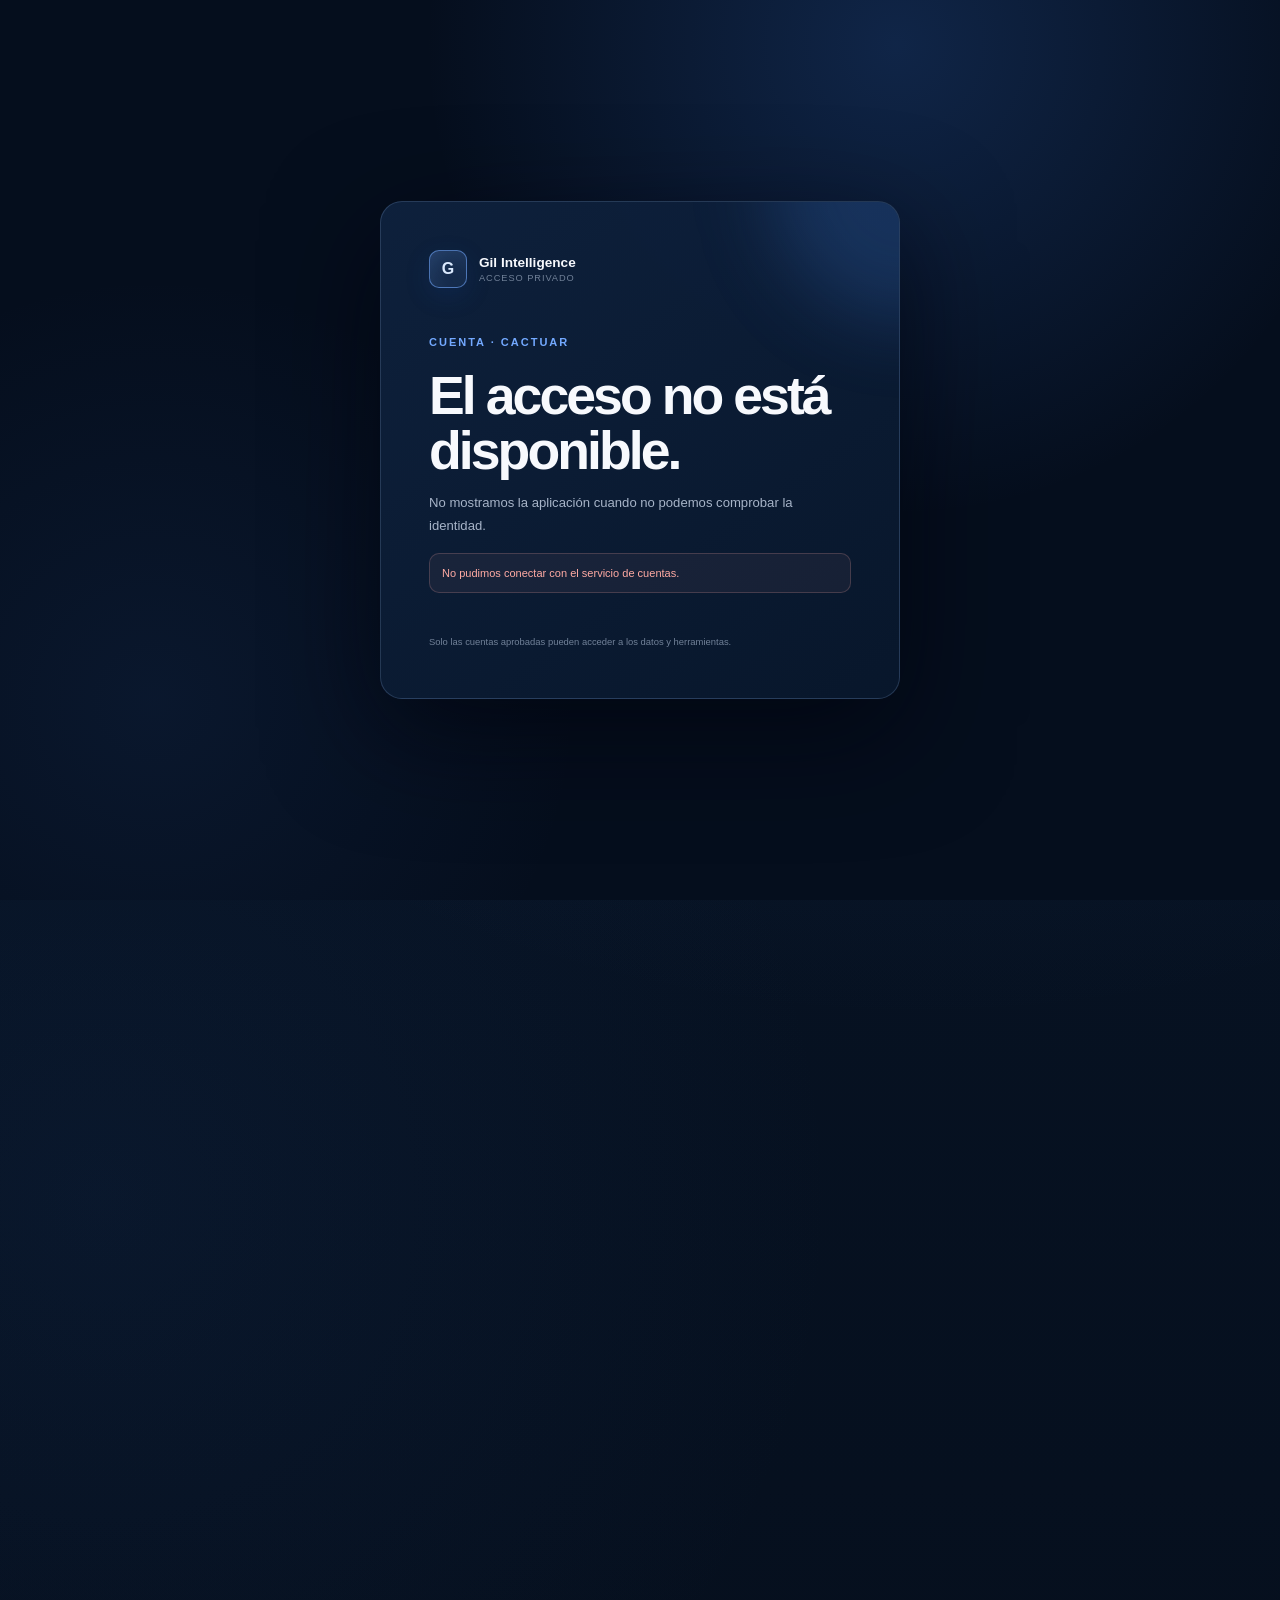
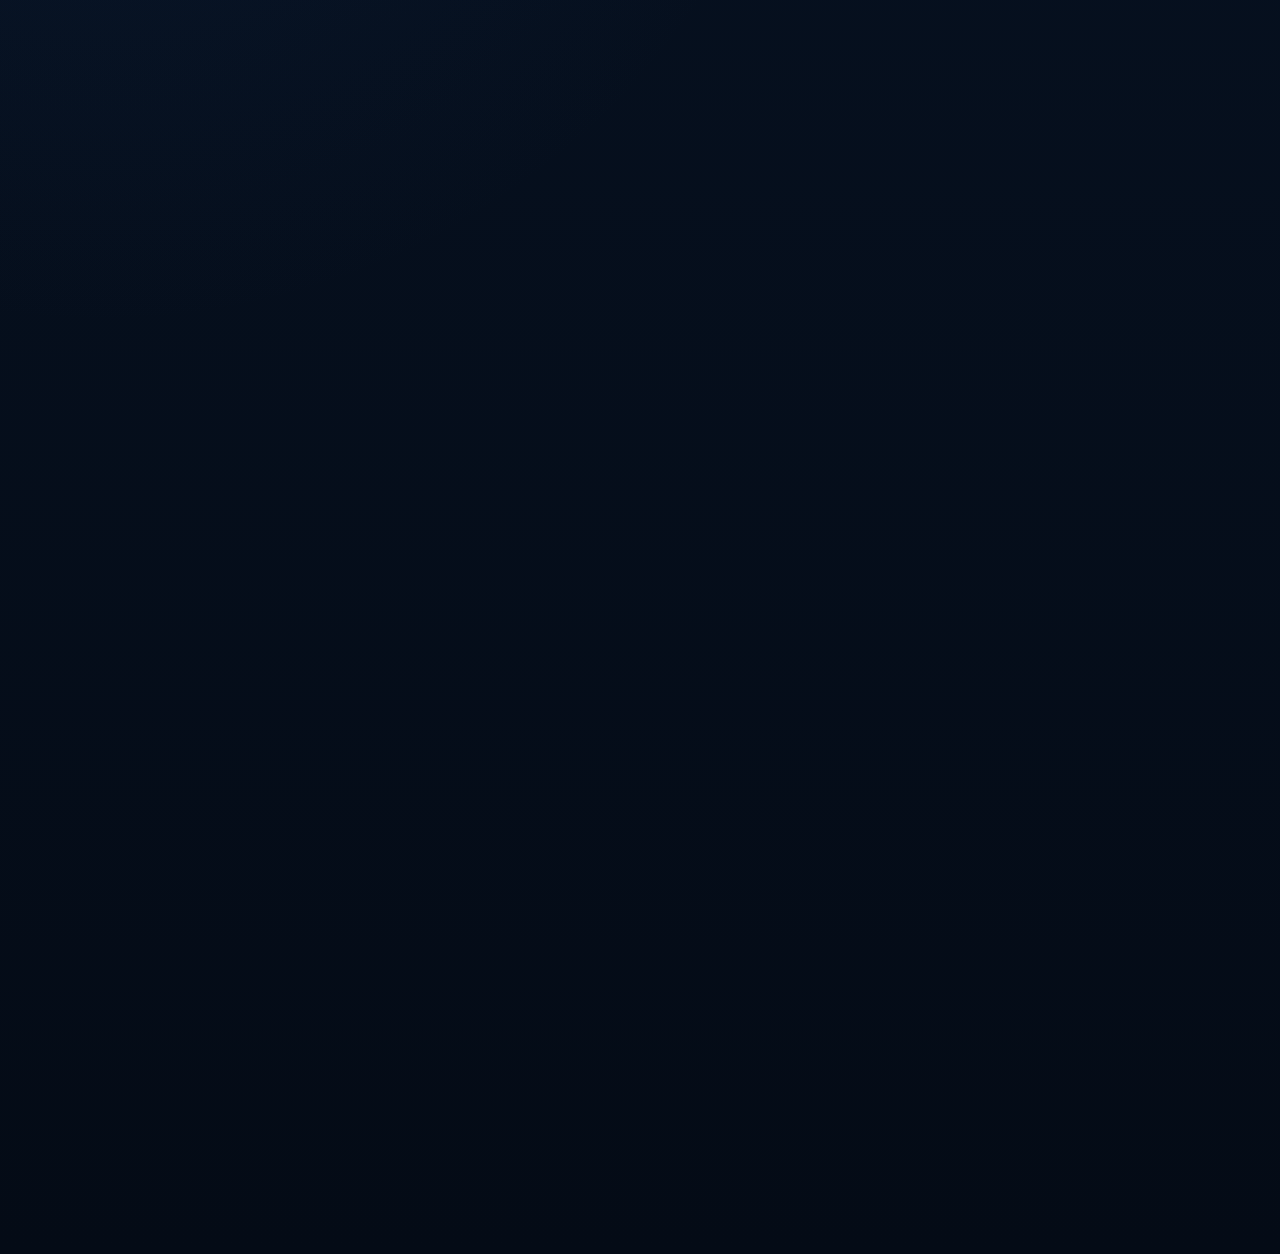
==== commit 5474c791: "Add conversion planning and catalog audits" ====
--- a/apps/web/index.html
+++ b/apps/web/index.html
@@ -130,6 +130,20 @@
               <option value="cost">Menor costo</option>
             </select>
           </label>
+          <label class="select-control">
+            <span>Expansión</span>
+            <select id="expansion-filter">
+              <option value="ALL">Todas</option>
+            </select>
+          </label>
+          <label class="select-control">
+            <span>Mapa</span>
+            <select id="map-filter">
+              <option value="ALL">Todos</option>
+              <option value="WITH_MAP">Con mapa</option>
+              <option value="WITHOUT_MAP">Sin mapa</option>
+            </select>
+          </label>
           <label class="toggle-control">
             <input id="fresh-toggle" type="checkbox" checked />
             <span class="toggle-ui" aria-hidden="true"></span>
@@ -143,8 +157,8 @@
           <div class="advisor-heading">
             <div>
               <p class="eyebrow">DECISIÓN ASISTIDA</p>
-              <h3 id="advisor-title">Qué conviene comprar</h3>
-              <p>Equilibra gil por moneda, ventas diarias, frescura y presión de oferta.</p>
+              <h3 id="advisor-title">Plan de compra</h3>
+              <p>Distribuye tus monedas según retorno, ventas diarias y presión de oferta.</p>
             </div>
             <label id="advisor-budget-control" class="advisor-budget" hidden>
               <span>Monedas disponibles</span>
@@ -153,6 +167,16 @@
           </div>
           <div id="advisor-content" class="advisor-content" aria-live="polite">
             <div class="advisor-empty"><strong>Selecciona una moneda</strong><span>Te mostraremos la compra con mejor equilibrio y sus alternativas.</span></div>
+          </div>
+        </section>
+
+        <section class="plan-history" aria-labelledby="plan-history-title">
+          <div class="compact-section-heading">
+            <div><p class="eyebrow">SEGUIMIENTO</p><h3 id="plan-history-title">Planes guardados</h3></div>
+            <button id="plan-history-refresh" class="secondary-button" type="button">Actualizar</button>
+          </div>
+          <div id="plan-history-list" class="plan-history-list" aria-live="polite">
+            <p class="advisor-single">Tus planes aparecerán aquí para comparar su estimación con mercados posteriores.</p>
           </div>
         </section>
 
@@ -193,6 +217,15 @@
             </select>
           </label>
         </nav>
+
+        <section id="catalog-quality" class="catalog-quality" aria-labelledby="catalog-quality-title">
+          <div class="compact-section-heading">
+            <div><p class="eyebrow">CONTROL DE CATÁLOGO</p><h3 id="catalog-quality-title">Cobertura de vendedores</h3></div>
+            <span id="catalog-quality-status" class="quality-pill"></span>
+          </div>
+          <div id="catalog-quality-metrics" class="catalog-quality-metrics"></div>
+          <div id="catalog-quality-issues" class="catalog-quality-issues"></div>
+        </section>
       </section>
 
       <section class="method-note">
@@ -205,7 +238,7 @@
           <p><span>02</span> La velocidad corresponde a ventas observadas. “Sin datos” significa que Universalis no publicó la métrica para Cactuar; no significa cero ventas.</p>
           <p><span>03</span> Los datos fuera de la ventana de frescura se marcan como antiguos.</p>
           <p><span>04</span> Los canjes combinados muestran todas las monedas requeridas y el gil neto del canje completo; nunca atribuyen todo ese valor a una sola moneda.</p>
-          <p><span>05</span> La recomendación compara únicamente canjes frescos de la misma moneda y pondera retorno, ventas diarias y presión de oferta. Es una ayuda para decidir, no una garantía de venta.</p>
+          <p><span>05</span> El plan compara únicamente canjes frescos de la misma moneda, reparte hasta cuatro recompensas y limita cada lote a una fracción de las ventas diarias observadas. Puede dejar monedas en reserva para no sugerir una oferta excesiva.</p>
         </div>
       </section>
     </main>
--- a/apps/web/styles.css
+++ b/apps/web/styles.css
@@ -256,6 +256,16 @@
 .admin-access-message { grid-column: 2 / -1; margin: -4px 0 0; color: var(--mint-bright); font-size: .65rem; }
 .admin-access-message[data-tone="error"] { color: var(--danger); }
 .admin-toolbar { padding: 18px; display: grid; grid-template-columns: minmax(220px, 1fr) auto auto; gap: 10px; border-bottom: 1px solid var(--line); }
+.admin-cost-panel { margin: 0 0 22px; padding: 22px; display: grid; grid-template-columns: minmax(260px, 1fr) auto; gap: 18px 28px; border: 1px solid rgba(115,169,255,.24); border-radius: 16px; background: rgba(8,21,40,.78); }
+.admin-cost-panel h2 { margin: 4px 0 7px; font-size: 1.45rem; }
+.admin-cost-panel p { margin: 0; max-width: 650px; color: var(--quiet); font-size: .72rem; line-height: 1.5; }
+.admin-cost-total { min-width: 210px; text-align: right; }
+.admin-cost-total small, .admin-cost-total strong, .admin-cost-total span { display: block; }
+.admin-cost-total small, .admin-cost-total span { color: var(--quiet); font-size: .58rem; }
+.admin-cost-total strong { margin: 5px 0; color: var(--mint-bright); font: 600 1.5rem var(--font-display); }
+.admin-cost-services { grid-column: 1 / -1; display: grid; gap: 6px; }
+.admin-cost-services div { padding: 8px 10px; display: flex; justify-content: space-between; gap: 14px; color: var(--muted); border: 1px solid rgba(150,179,220,.1); border-radius: 8px; font-size: .68rem; }
+.admin-cost-panel > a { grid-column: 1 / -1; width: fit-content; padding: 9px 12px; text-decoration: none; }
 .admin-toolbar input, .admin-toolbar select { min-height: 42px; padding: 0 13px; color: var(--ink); border: 1px solid var(--line); border-radius: 10px; background: rgba(5,15,30,.62); outline: none; }
 .admin-toolbar input:focus, .admin-toolbar select:focus { border-color: rgba(115,169,255,.55); }
 .admin-users { display: grid; }
@@ -571,7 +581,7 @@
 
 .toolbar {
   display: grid;
-  grid-template-columns: minmax(300px, 1fr) auto auto;
+  grid-template-columns: minmax(280px, 1fr) repeat(3, auto) auto;
   gap: 12px;
   margin-bottom: 18px;
 }
@@ -1047,6 +1057,38 @@
 .advisor-alternatives .advisor-plan { grid-template-columns: repeat(2, minmax(0, 1fr)); }
 .advisor-alternatives .advisor-plan div:nth-child(2) { display: none; }
 .advisor-single { margin: 0; padding: 14px; color: var(--quiet); border: 1px solid var(--line); border-radius: 11px; font-size: .7rem; }
+.portfolio-summary { grid-column: 1 / -1; display: grid; grid-template-columns: repeat(4, minmax(0, 1fr)); gap: 8px; }
+.portfolio-summary div, .catalog-quality-metrics div { padding: 11px; border: 1px solid rgba(150, 179, 220, .13); border-radius: 10px; background: rgba(5, 15, 31, .52); }
+.portfolio-summary small, .portfolio-summary strong, .catalog-quality-metrics small, .catalog-quality-metrics strong { display: block; }
+.portfolio-summary small, .catalog-quality-metrics small { color: var(--quiet); font-size: .56rem; letter-spacing: .05em; text-transform: uppercase; }
+.portfolio-summary strong { margin-top: 5px; color: var(--mint-bright); font-size: .86rem; }
+.portfolio-lines { grid-column: 1 / -1; display: grid; gap: 8px; }
+.portfolio-line { padding: 13px; display: grid; grid-template-columns: minmax(220px, 1fr) minmax(390px, 1.2fr); align-items: center; gap: 15px; border: 1px solid var(--line); border-radius: 11px; background: rgba(6, 17, 34, .72); }
+.portfolio-line .advisor-item { margin: 0; }
+.portfolio-line-stats { display: grid; grid-template-columns: repeat(5, minmax(0, 1fr)); gap: 6px; }
+.portfolio-line-stats span { min-width: 0; padding: 7px; border-left: 1px solid rgba(150, 179, 220, .12); }
+.portfolio-line-stats small, .portfolio-line-stats strong { display: block; }
+.portfolio-line-stats small { color: var(--quiet); font-size: .51rem; text-transform: uppercase; }
+.portfolio-line-stats strong { margin-top: 3px; color: var(--ink); font-size: .69rem; overflow-wrap: anywhere; }
+.portfolio-actions { grid-column: 1 / -1; display: flex; align-items: center; justify-content: space-between; gap: 18px; }
+.portfolio-actions p { margin: 0; color: var(--quiet); font-size: .65rem; line-height: 1.5; }
+.primary-button { min-height: 38px; padding: 0 13px; border: 1px solid rgba(115, 169, 255, .38); border-radius: 9px; color: #071426; background: var(--mint-bright); font-size: .68rem; font-weight: 800; white-space: nowrap; }
+.plan-history, .catalog-quality { margin: 18px 0; padding: 18px; border: 1px solid var(--line); border-radius: 15px; background: rgba(8, 21, 40, .66); }
+.compact-section-heading { display: flex; align-items: center; justify-content: space-between; gap: 16px; }
+.compact-section-heading h3 { margin: 3px 0 0; font: 600 1.05rem var(--font-display); }
+.plan-history-list { margin-top: 13px; display: grid; gap: 8px; }
+.saved-plan { padding: 12px; display: grid; grid-template-columns: minmax(210px, .8fr) 1fr auto; align-items: center; gap: 14px; border: 1px solid rgba(150, 179, 220, .12); border-radius: 10px; }
+.saved-plan small, .saved-plan strong, .saved-plan span { display: block; }
+.saved-plan small, .saved-plan span, .saved-plan p { color: var(--quiet); font-size: .61rem; }
+.saved-plan strong { margin: 3px 0; color: var(--ink); font-size: .78rem; }
+.saved-plan p { margin: 0; }
+.plan-delete { padding: 7px 10px; color: #ffb39e; border: 1px solid rgba(255, 126, 98, .25); border-radius: 8px; background: transparent; font-size: .62rem; }
+.catalog-quality { margin-top: 24px; }
+.catalog-quality-metrics { margin-top: 14px; display: grid; grid-template-columns: repeat(6, minmax(0, 1fr)); gap: 7px; }
+.catalog-quality-metrics strong { margin-top: 4px; color: var(--ink); }
+.catalog-quality-issues { margin-top: 11px; padding: 11px; color: var(--quiet); border-left: 2px solid rgba(115, 169, 255, .3); font-size: .65rem; }
+.catalog-quality-issues strong { color: var(--muted); }
+.catalog-quality-issues p { margin: 4px 0 0; line-height: 1.45; }
 .net-cell { color: var(--mint-bright); font-weight: 650; }
 .status-pill { display: inline-flex; align-items: center; gap: 6px; padding: 5px 8px; border-radius: 20px; font-size: 0.65rem; font-weight: 700; letter-spacing: 0.05em; }
 .status-pill::before { content: ""; width: 5px; height: 5px; border-radius: 50%; background: currentColor; }
@@ -1104,6 +1146,35 @@
 .detail-stats small, .detail-stats strong { display: block; }
 .detail-stats small { color: var(--quiet); }
 .detail-stats strong { margin-top: 6px; font-size: 1rem; }
+
+.location-panel { margin-top: 24px; padding: 20px; border: 1px solid rgba(214, 189, 138, .24); border-radius: 14px; background: linear-gradient(145deg, rgba(214, 189, 138, .07), rgba(5, 15, 31, .52)); }
+.location-panel.unavailable { border-style: dashed; }
+.location-heading { display: flex; align-items: end; justify-content: space-between; gap: 18px; }
+.location-heading small, .location-heading strong { display: block; }
+.location-heading small { margin-bottom: 4px; color: var(--gold); font-size: .62rem; font-weight: 700; letter-spacing: .12em; }
+.location-heading strong { font-family: var(--font-display); font-size: 1.12rem; }
+.location-heading > span { color: var(--mint-bright); font-size: .72rem; white-space: nowrap; }
+.location-selector { margin: 14px 0 10px; display: flex; gap: 7px; overflow-x: auto; scrollbar-width: thin; }
+.location-selector button { padding: 7px 10px; flex: 0 0 auto; color: var(--muted); border: 1px solid var(--line); border-radius: 999px; background: rgba(5, 15, 31, .56); font-size: .66rem; }
+.location-selector button.selected { color: var(--ink); border-color: rgba(214, 189, 138, .58); background: rgba(214, 189, 138, .12); }
+.xiv-map { position: relative; margin-top: 14px; aspect-ratio: 1; overflow: hidden; border: 1px solid rgba(214, 189, 138, .22); border-radius: 12px; background: #091528; }
+.location-selector + .xiv-map { margin-top: 0; }
+.xiv-map img { width: 100%; height: 100%; display: block; object-fit: contain; }
+.xiv-map-marker { position: absolute; inset: 0; width: 100%; height: 100%; display: block; pointer-events: none; filter: drop-shadow(0 2px 2px rgba(0, 0, 0, .78)); z-index: 2; }
+.xiv-map-marker[hidden] { display: none; }
+.location-facts { margin-top: 12px; display: grid; grid-template-columns: repeat(2, minmax(0, 1fr)); gap: 8px; }
+.location-facts div { padding: 10px 12px; border: 1px solid rgba(214, 189, 138, .16); border-radius: 10px; background: rgba(5, 15, 31, .34); }
+.location-facts small, .location-facts strong { display: block; }
+.location-facts small { color: var(--quiet); font-size: .6rem; letter-spacing: .08em; }
+.location-facts strong { margin-top: 4px; color: var(--ink); font-size: .76rem; }
+.location-meta { margin-top: 12px; display: flex; justify-content: space-between; gap: 16px; }
+.location-meta strong, .location-meta span { display: block; }
+.location-meta strong { color: var(--ink); font-size: .76rem; }
+.location-meta span { color: var(--quiet); font-size: .65rem; text-align: right; }
+.location-panel > p { margin: 12px 0 0; color: var(--quiet); font-size: .68rem; line-height: 1.5; }
+.map-error { position: absolute; inset: 0; padding: 24px; display: grid; place-items: center; color: var(--quiet); text-align: center; font-size: .74rem; }
+.map-error[hidden] { display: none; }
+.map-error.standalone { position: static; min-height: 110px; margin-top: 14px; border: 1px dashed var(--line); border-radius: 12px; }
 
 .depth-panel { margin-top: 24px; padding: 20px; border: 1px solid rgba(115, 169, 255, .2); border-radius: 14px; background: linear-gradient(145deg, rgba(115, 169, 255, .065), rgba(5, 15, 31, .5)); }
 .depth-panel.high { border-color: rgba(255, 170, 163, .24); }
@@ -1278,6 +1349,9 @@
   .hero-orbit { display: none; }
   .metrics { grid-template-columns: repeat(2, minmax(0, 1fr)); }
   .toolbar { grid-template-columns: 1fr 1fr; }
+  .toolbar .search-box { grid-column: 1 / -1; }
+  .portfolio-line { grid-template-columns: 1fr; }
+  .catalog-quality-metrics { grid-template-columns: repeat(3, minmax(0, 1fr)); }
   .search-box { grid-column: 1 / -1; }
   .capital-planner { grid-template-columns: 1fr; }
   .capital-result { grid-column: auto; }
@@ -1330,6 +1404,11 @@
   .advisor-heading { align-items: stretch; flex-direction: column; }
   .advisor-budget { width: 100%; }
   .advisor-content { grid-template-columns: 1fr; }
+  .portfolio-summary { grid-template-columns: 1fr 1fr; }
+  .portfolio-line-stats { grid-template-columns: repeat(3, minmax(0, 1fr)); }
+  .portfolio-actions, .compact-section-heading { align-items: stretch; flex-direction: column; }
+  .saved-plan { grid-template-columns: 1fr; }
+  .catalog-quality-metrics { grid-template-columns: 1fr 1fr; }
   kbd { display: none; }
   .table-shell { border: 0; background: transparent; box-shadow: none; overflow: visible; }
   table, tbody { display: block; }
@@ -1399,6 +1478,8 @@
   .action-plan > div, .universal-signals { grid-template-columns: 1fr; }
   .admin-hero { padding-top: 68px; }
   .admin-summary, .admin-toolbar, .admin-access-form { width: 100%; grid-template-columns: 1fr; }
+  .admin-cost-panel { grid-template-columns: 1fr; }
+  .admin-cost-total { text-align: left; }
   .admin-access-form > div, .admin-access-message { grid-column: auto; }
   .admin-user { grid-template-columns: 42px minmax(0, 1fr); padding: 16px; }
   .admin-user > .user-status { grid-column: 2; justify-self: start; }
@@ -1429,6 +1510,8 @@
   .metric-card { padding: 16px; }
   .metric-label { font-size: 0.65rem; letter-spacing: 0.06em; }
   .metric-card strong { font-size: 1.4rem; overflow-wrap: anywhere; }
+  .location-heading, .location-meta { align-items: flex-start; flex-direction: column; gap: 7px; }
+  .location-meta span { text-align: left; }
   .conversion-advisor { padding: 16px; }
   .advisor-plan { grid-template-columns: 1fr 1fr; }
   .advisor-plan div:last-child { grid-column: 1 / -1; }
